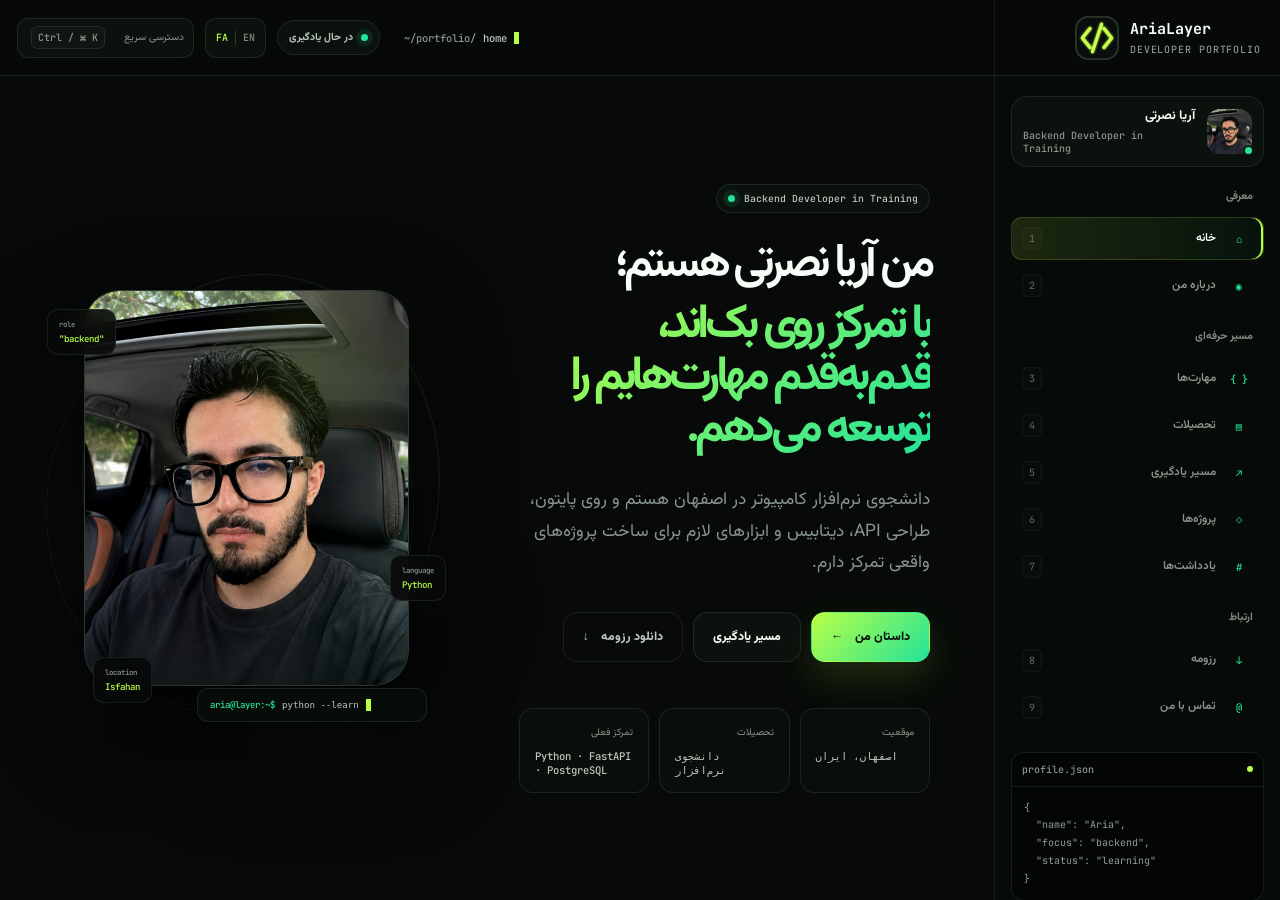
==== index.html @ 0630314b "Initial production release" ====
<!doctype html>
<html class="no-js" lang="fa" dir="rtl" data-lang="fa">
<head>
  <meta charset="utf-8">
  <meta name="viewport" content="width=device-width, initial-scale=1">
  <meta name="description" content="وب‌سایت شخصی آریا نصرتی؛ توسعه‌دهنده بک‌اند در حال یادگیری، دانشجوی نرم‌افزار و علاقه‌مند به پایتون، API و دیتابیس.">
  <meta name="author" content="Aria Nosrati">
  <meta name="robots" content="index, follow, max-image-preview:large">
  <meta name="theme-color" content="#080c09">
  <meta name="color-scheme" content="dark">
  <title>AriaLayer — آریا نصرتی</title>
  <link rel="canonical" href="https://arialayer.ir/">

  <meta property="og:type" content="profile">
  <meta property="og:site_name" content="AriaLayer">
  <meta property="og:title" content="AriaLayer — آریا نصرتی">
  <meta property="og:description" content="وب‌سایت شخصی و مسیر یادگیری آریا نصرتی با تمرکز بر توسعه بک‌اند، Python، FastAPI و PostgreSQL.">
  <meta property="og:url" content="https://arialayer.ir/">
  <meta property="og:image" content="https://arialayer.ir/assets/og-cover.jpg">
  <meta property="og:image:width" content="1200">
  <meta property="og:image:height" content="630">
  <meta property="og:image:alt" content="Aria Nosrati — Backend Developer in Training">
  <meta property="og:locale" content="fa_IR">
  <meta property="og:locale:alternate" content="en_US">
  <meta property="profile:first_name" content="Aria">
  <meta property="profile:last_name" content="Nosrati">
  <meta name="twitter:card" content="summary_large_image">
  <meta name="twitter:title" content="AriaLayer — Aria Nosrati">
  <meta name="twitter:description" content="Personal portfolio and learning journey focused on backend development.">
  <meta name="twitter:image" content="https://arialayer.ir/assets/og-cover.jpg">

  <script src="boot.js"></script>
  <link rel="icon" href="assets/favicon.svg" type="image/svg+xml">
  <link rel="icon" href="favicon.ico" sizes="any">
  <link rel="icon" href="assets/icon-192.png" type="image/png" sizes="192x192">
  <link rel="apple-touch-icon" href="assets/apple-touch-icon.png" sizes="180x180">
  <link rel="manifest" href="site.webmanifest">
  <link rel="preload" href="assets/aria-portrait.webp" as="image" type="image/webp" fetchpriority="high">
  <link rel="preconnect" href="https://fonts.googleapis.com">
  <link rel="preconnect" href="https://fonts.gstatic.com" crossorigin>
  <link href="https://fonts.googleapis.com/css2?family=Vazirmatn:wght@400;500;600;700;800&family=JetBrains+Mono:wght@400;500;600&display=swap" rel="stylesheet">
  <link rel="stylesheet" href="styles.css">

  <script type="application/ld+json">
  {
    "@context": "https://schema.org",
    "@type": "Person",
    "name": "Aria Nosrati",
    "alternateName": "آریا نصرتی",
    "url": "https://arialayer.ir",
    "image": "https://arialayer.ir/assets/aria-portrait.webp",
    "jobTitle": "Backend Developer in Training",
    "email": "mailto:ariianosratii@gmail.com",
    "address": {
      "@type": "PostalAddress",
      "addressLocality": "Isfahan",
      "addressCountry": "IR"
    },
    "knowsLanguage": ["Persian", "Luri", "English"]
  }
  </script>
</head>
<body>
  <a class="skip-link" href="#main-content" data-i18n="skipToContent">پرش به محتوای اصلی</a>
  <div class="boot-screen" data-boot aria-hidden="true">
    <div class="boot-terminal">
      <img src="assets/logo.svg" alt="" width="49" height="49" decoding="async">
      <div><span>aria@layer:~$</span><code data-boot-text></code><i></i></div>
    </div>
  </div>

  <div class="cursor-glow" data-cursor-glow aria-hidden="true"></div>

  <div class="background-scene" aria-hidden="true">
    <span class="noise"></span>
    <span class="grid"></span>
    <span class="aurora aurora-one"></span>
    <span class="aurora aurora-two"></span>
    <div class="code-rain">
      <i>0101</i>
      <i>{ }</i>
      <i>API</i>
      <i>def</i>
      <i>SQL</i>
      <i>&lt;/&gt;</i>
      <i>JWT</i>
    </div>
  </div>

  <header class="topbar" data-topbar>
    <div class="brand-zone">
      <button class="mobile-menu" type="button" aria-label="بازکردن منوی اصلی" data-menu-toggle aria-expanded="false" aria-controls="site-sidebar">
        <span></span><span></span><span></span>
      </button>
      <a class="brand" href="#home" data-route="home" aria-label="AriaLayer">
        <img src="assets/logo.svg" alt="" width="48" height="48" decoding="async">
        <span><strong>AriaLayer</strong><small data-i18n="brandSubtitle">Developer Portfolio</small></span>
      </a>
    </div>

    <div class="topbar-context">
      <span>~/portfolio/</span><strong data-breadcrumb>home</strong><i class="context-cursor"></i>
    </div>

    <div class="topbar-actions">
      <div class="learning-status"><i></i><span data-i18n="learningStatus">در حال یادگیری</span></div>
      <button class="language-toggle" type="button" data-language-toggle aria-label="تغییر زبان" data-i18n-aria-label="languageToggleLabel">
        <span class="is-active" aria-hidden="true">FA</span><i aria-hidden="true"></i><span aria-hidden="true">EN</span>
      </button>
      <button class="command-trigger" type="button" data-command-trigger aria-haspopup="dialog" aria-expanded="false" aria-controls="command-palette" aria-label="بازکردن دسترسی سریع" data-i18n-aria-label="commandOpenLabel">
        <span data-i18n="quickNav">دسترسی سریع</span><kbd aria-hidden="true">Ctrl / ⌘ K</kbd>
      </button>
    </div>
  </header>

  <aside class="sidebar" id="site-sidebar" data-sidebar>
    <div class="profile-mini">
      <div class="avatar-ring">
        <img src="assets/aria-avatar.webp" alt="تصویر آریا نصرتی" width="360" height="360" decoding="async"><span></span>
      </div>
      <div><strong data-i18n="fullName">آریا نصرتی</strong><small data-i18n="profileRole">Backend Developer in Training</small></div>
    </div>

    <nav class="sidebar-nav" aria-label="بخش‌های سایت" data-i18n-aria-label="siteSectionsLabel">
      <p data-i18n="navIntro">معرفی</p>
      <a class="nav-item is-active" href="#home" data-route="home" aria-current="page"><span class="nav-symbol" aria-hidden="true">⌂</span><span data-i18n="navHome">خانه</span><kbd aria-hidden="true">1</kbd></a>
      <a class="nav-item" href="#about" data-route="about"><span class="nav-symbol" aria-hidden="true">◉</span><span data-i18n="navAbout">درباره من</span><kbd aria-hidden="true">2</kbd></a>

      <p data-i18n="navJourney">مسیر حرفه‌ای</p>
      <a class="nav-item" href="#skills" data-route="skills"><span class="nav-symbol" aria-hidden="true">{ }</span><span data-i18n="navSkills">مهارت‌ها</span><kbd aria-hidden="true">3</kbd></a>
      <a class="nav-item" href="#education" data-route="education"><span class="nav-symbol" aria-hidden="true">▤</span><span data-i18n="navEducation">تحصیلات</span><kbd aria-hidden="true">4</kbd></a>
      <a class="nav-item" href="#learning" data-route="learning"><span class="nav-symbol" aria-hidden="true">↗</span><span data-i18n="navLearning">مسیر یادگیری</span><kbd aria-hidden="true">5</kbd></a>
      <a class="nav-item" href="#projects" data-route="projects"><span class="nav-symbol" aria-hidden="true">◇</span><span data-i18n="navProjects">پروژه‌ها</span><kbd aria-hidden="true">6</kbd></a>
      <a class="nav-item" href="#notes" data-route="notes"><span class="nav-symbol" aria-hidden="true">#</span><span data-i18n="navNotes">یادداشت‌ها</span><kbd aria-hidden="true">7</kbd></a>

      <p data-i18n="navConnect">ارتباط</p>
      <a class="nav-item" href="#resume" data-route="resume"><span class="nav-symbol" aria-hidden="true">↓</span><span data-i18n="navResume">رزومه</span><kbd aria-hidden="true">8</kbd></a>
      <a class="nav-item" href="#contact" data-route="contact"><span class="nav-symbol" aria-hidden="true">@</span><span data-i18n="navContact">تماس با من</span><kbd aria-hidden="true">9</kbd></a>
    </nav>

    <div class="sidebar-footer">
      <div class="status-file">
        <div><span>profile.json</span><i></i></div>
        <code>{
  "name": "Aria",
  "focus": "backend",
  "status": "learning"
}</code>
      </div>
      <span>© <span data-year></span> AriaLayer</span>
    </div>
  </aside>

  <button class="sidebar-backdrop" type="button" data-sidebar-close hidden tabindex="-1" aria-label="بستن منوی اصلی" data-i18n-aria-label="menuCloseLabel"></button>

  <main class="main-content" id="main-content" data-main-content tabindex="-1">
    <div class="page-stage">

      <section class="page is-active" data-page="home" aria-labelledby="home-title">
        <div class="hero">
          <div class="hero-copy">
            <div class="eyebrow"><i></i><span>Backend Developer in Training</span></div>
            <h1 id="home-title">
              <span data-i18n="heroName">من آریا نصرتی هستم؛</span>
              <em data-i18n="heroHeadline">با تمرکز روی بک‌اند، قدم‌به‌قدم مهارت‌هایم را توسعه می‌دهم.</em>
            </h1>
            <p class="hero-description" data-i18n="heroDescription">
              دانشجوی نرم‌افزار کامپیوتر در اصفهان هستم و روی پایتون، طراحی API،
              دیتابیس و ابزارهای لازم برای ساخت پروژه‌های واقعی تمرکز دارم.
            </p>

            <div class="hero-actions">
              <a class="button button-primary magnetic" href="#about" data-route="about"><span data-i18n="heroAboutButton">داستان من</span><b aria-hidden="true">←</b></a>
              <a class="button button-secondary magnetic" href="#learning" data-route="learning"><span data-i18n="heroLearningButton">مسیر یادگیری</span></a>
              <a class="button button-ghost magnetic" href="assets/aria-nosrati-resume.pdf" download><span data-i18n="heroResumeButton">دانلود رزومه</span><b aria-hidden="true">↓</b></a>
            </div>

            <div class="hero-facts">
              <article><span data-i18n="factLocationLabel">موقعیت</span><strong data-i18n="factLocation">اصفهان، ایران</strong></article>
              <article><span data-i18n="factEducationLabel">تحصیلات</span><strong data-i18n="factEducation">دانشجوی نرم‌افزار</strong></article>
              <article><span data-i18n="factFocusLabel">تمرکز فعلی</span><strong>Python · FastAPI · PostgreSQL</strong></article>
            </div>
          </div>

          <div class="hero-visual">
            <div class="portrait-orbit">
              <div class="orbit orbit-a"></div><div class="orbit orbit-b"></div>
              <div class="portrait-card" data-portrait>
                <div class="portrait-light"></div>
                <img src="assets/aria-portrait.webp" alt="تصویر آریا نصرتی" width="1200" height="1400" fetchpriority="high" decoding="async">
                <div class="portrait-overlay"></div>
              </div>
              <div class="code-chip chip-a"><small>role</small><code>"backend"</code></div>
              <div class="code-chip chip-b"><small>language</small><code>Python</code></div>
              <div class="code-chip chip-c"><small>location</small><code>Isfahan</code></div>
              <div class="typing-card"><span>aria@layer:~$</span><code data-typing></code><i></i></div>
            </div>
          </div>
        </div>
      </section>

      <section class="page" data-page="about" aria-labelledby="about-title">
        <header class="page-header">
          <div><p>01 — ABOUT</p><h2 id="about-title" data-i18n="aboutTitle">داستان من</h2></div>
          <span data-i18n="aboutSubtitle">از اولین کامپیوتر تا انتخاب مسیر بک‌اند</span>
        </header>

        <div class="story-layout">
          <aside class="story-profile">
            <div class="story-photo"><img src="assets/aria-portrait.webp" alt="تصویر آریا نصرتی" width="1200" height="1400" loading="lazy" decoding="async"><span>ARIA / 2007</span></div>
            <dl class="identity-list">
              <div><dt data-i18n="identityName">نام</dt><dd data-i18n="fullName">آریا نصرتی</dd></div>
              <div><dt data-i18n="identityAge">سال تولد</dt><dd data-i18n="ageValue">۲۰۰۷</dd></div>
              <div><dt data-i18n="identityOrigin">اصالت</dt><dd data-i18n="originValue">لر، پادنا</dd></div>
              <div><dt data-i18n="identityResidence">محل زندگی</dt><dd data-i18n="factLocation">اصفهان، ایران</dd></div>
            </dl>
          </aside>

          <div class="story-content">
            <div class="story-lead"><span>01</span><p data-i18n="storyIntro">ارتباط من با کامپیوتر از حدود پنج‌سالگی آغاز شد؛ زمانی که پدرم اولین کامپیوتر را برایم خرید و کنجکاوی برای شناخت آن به یکی از علاقه‌های جدی زندگی‌ام تبدیل شد.</p></div>

            <div class="story-timeline">
              <article><span>2007–2018</span><div><h3 data-i18n="storyChildhoodTitle">شروع کنجکاوی در امیرآباد</h3><p data-i18n="storyChildhood">در روستای امیرآباد از منطقه پادنا بزرگ شدم. کامپیوتر برای من فقط وسیله سرگرمی نبود؛ ساعت‌ها با آن کار می‌کردم و قابلیت‌های مختلفش را با آزمون‌وخطا یاد می‌گرفتم.</p></div></article>
              <article><span>MIDDLE SCHOOL</span><div><h3 data-i18n="storyPythonTitle">اولین تجربه برنامه‌نویسی با پایتون</h3><p data-i18n="storyPython">با پیشنهاد یکی از دوستانم در کلاس پایتون شرکت کردم. آموزش‌ها مقدماتی و پراکنده بودند، اما همان تجربه باعث شد علاقه‌ام به منطق برنامه‌نویسی و حل مسئله جدی‌تر شود.</p></div></article>
              <article><span>HIGH SCHOOL</span><div><h3 data-i18n="storyChoiceTitle">انتخاب رشته کامپیوتر</h3><p data-i18n="storyChoice">هنگام انتخاب رشته، به‌دلیل نمرات بالا بیشتر اطرافیان رشته تجربی را پیشنهاد می‌کردند. گفت‌وگویی منطقی با عمه‌ام پروانه، که دارای دکترای شیمی است، کمک کرد مسیر مورد علاقه خودم را انتخاب کنم: کامپیوتر.</p></div></article>
              <article><span>ISFAHAN</span><div><h3 data-i18n="storySchoolTitle">مهاجرت به اصفهان و هنرستان ابن‌سینا</h3><p data-i18n="storySchool">بعد از بازنشستگی پدرم به اصفهان مهاجرت کردیم. در هنرستان دولتی ابن‌سینا، ناحیه دو اصفهان، رشته شبکه و نرم‌افزار رایانه را خواندم و با مفاهیم مقدماتی C# و توسعه نرم‌افزار آشنا شدم.</p></div></article>
              <article><span>TODAY</span><div><h3 data-i18n="storyTodayTitle">تمرکز روی توسعه بک‌اند</h3><p data-i18n="storyToday">علاقه من به فکرکردن، حل مسئله و منطق سیستم‌ها باعث شد مسیرم را به سمت توسعه وب، پایتون و بک‌اند ادامه بدهم. اکنون دانشجوی نرم‌افزار هستم و برای ورود حرفه‌ای به بازار کار آماده می‌شوم.</p></div></article>
            </div>

            <div class="values-grid">
              <article><i>01</i><h3 data-i18n="valueOrganized">منظم</h3><p data-i18n="valueOrganizedText">برای یادگیری و انجام کارها ساختار مشخص ایجاد می‌کنم.</p></article>
              <article><i>02</i><h3 data-i18n="valueProblem">حل مسئله</h3><p data-i18n="valueProblemText">از تحلیل مسئله و پیداکردن راه‌حل منطقی لذت می‌برم.</p></article>
              <article><i>03</i><h3 data-i18n="valueFastLearner">یادگیرنده سریع</h3><p data-i18n="valueFastLearnerText">با تمرین مستمر، مفاهیم جدید را سریع وارد کار عملی می‌کنم.</p></article>
            </div>

            <div class="personal-interests">
              <span>OFF_CODE</span>
              <div>
                <article><b>⚽</b><strong data-i18n="interestFootball">فوتبال</strong><small data-i18n="interestFootballText">سابقه فعالیت نیمه‌حرفه‌ای</small></article>
                <article><b>♫</b><strong data-i18n="interestSetar">سه‌تار</strong><small data-i18n="interestSetarText">نوازندگی موسیقی ایرانی</small></article>
                <article><b>🎮</b><strong data-i18n="interestGaming">بازی</strong><small>PES · GTA · PUBG · Clash</small></article>
              </div>
            </div>
          </div>
        </div>
      </section>

      <section class="page" data-page="skills" aria-labelledby="skills-title">
        <header class="page-header">
          <div><p>02 — SKILLS</p><h2 id="skills-title" data-i18n="skillsTitle">مهارت‌ها</h2></div>
          <span data-i18n="skillsSubtitle">وضعیت واقعی یادگیری؛ بدون درصدهای ساختگی</span>
        </header>

        <div class="skills-dashboard">
          <div class="skill-tabs" role="tablist" aria-label="دسته‌بندی مهارت‌ها" data-i18n-aria-label="skillsTabsLabel">
            <button class="skill-tab is-active" id="skills-tab-current" type="button" role="tab" aria-selected="true" aria-controls="skills-panel-current" tabindex="0" data-skill-tab="current" data-i18n="skillsCurrent">تمرکز فعلی</button>
            <button class="skill-tab" id="skills-tab-learned" type="button" role="tab" aria-selected="false" aria-controls="skills-panel-learned" tabindex="-1" data-skill-tab="learned" data-i18n="skillsLearned">آموخته‌ها</button>
            <button class="skill-tab" id="skills-tab-upcoming" type="button" role="tab" aria-selected="false" aria-controls="skills-panel-upcoming" tabindex="-1" data-skill-tab="upcoming" data-i18n="skillsUpcoming">ادامه مسیر</button>
          </div>

          <div class="skill-panel is-active" id="skills-panel-current" role="tabpanel" aria-labelledby="skills-tab-current" tabindex="0" data-skill-panel="current">
            <div class="skill-copy">
              <span>ACTIVE_STACK</span><h3>Python Backend</h3>
              <p data-i18n="currentSkillsText">در حال حاضر روی ارتباط کلاینت و سرور، طراحی REST API، کار با PostgreSQL و ساخت یک پروژه بک‌اند قابل ارائه تمرکز دارم.</p>
              <div class="skill-cards">
                <article><i>HTTP</i><strong>REST & Postman</strong><span data-i18n="statusLearning">در حال یادگیری</span></article>
                <article><i>API</i><strong>FastAPI & CRUD</strong><span data-i18n="statusLearning">در حال یادگیری</span></article>
                <article><i>DB</i><strong>PostgreSQL</strong><span data-i18n="statusPracticing">در حال تمرین</span></article>
                <article><i>ORM</i><strong>SQLAlchemy</strong><span data-i18n="statusRoadmap">در مسیر دوره</span></article>
              </div>
            </div>
            <div class="terminal-window">
              <div class="terminal-bar"><i></i><i></i><i></i><span>backend.py</span></div>
              <pre><code><span class="kw">from</span> fastapi <span class="kw">import</span> FastAPI

app = FastAPI()

<span class="dec">@app.get</span>(<span class="str">"/profile"</span>)
<span class="kw">def</span> <span class="fn">read_profile</span>():
    <span class="kw">return</span> {
        <span class="str">"name"</span>: <span class="str">"Aria"</span>,
        <span class="str">"focus"</span>: <span class="str">"backend"</span>,
        <span class="str">"status"</span>: <span class="str">"learning"</span>
    }</code></pre>
            </div>
          </div>

          <div class="skill-panel" id="skills-panel-learned" role="tabpanel" aria-labelledby="skills-tab-learned" tabindex="0" data-skill-panel="learned">
            <div class="skill-copy">
              <span>FOUNDATION</span><h3 data-i18n="learnedTitle">پایه‌هایی که آموخته‌ام</h3>
              <p data-i18n="learnedText">پایتون را در سطح مقدماتی و پیشرفته گذرانده‌ام و از دوران هنرستان با مفاهیم پایه برنامه‌نویسی و C# آشنا شده‌ام.</p>
              <div class="knowledge-list">
                <article><span>01</span><div><strong>Python Fundamentals</strong><small data-i18n="statusCompleted">گذرانده‌شده</small></div></article>
                <article><span>02</span><div><strong>Advanced Python Topics</strong><small data-i18n="statusCompleted">گذرانده‌شده</small></div></article>
                <article><span>03</span><div><strong>Programming Logic</strong><small data-i18n="statusFoundation">پایه آموزشی</small></div></article>
                <article><span>04</span><div><strong>C# Fundamentals</strong><small data-i18n="statusFamiliar">آشنایی مقدماتی</small></div></article>
              </div>
            </div>
            <div class="terminal-window">
              <div class="terminal-bar"><i></i><i></i><i></i><span>learning.py</span></div>
              <pre><code><span class="kw">class</span> <span class="fn">Aria</span>:
    curiosity = <span class="kw">True</span>
    discipline = <span class="kw">True</span>

    <span class="kw">def</span> <span class="fn">learn</span>(self, topic):
        practice(topic)
        document(topic)
        improve()</code></pre>
            </div>
          </div>

          <div class="skill-panel" id="skills-panel-upcoming" role="tabpanel" aria-labelledby="skills-tab-upcoming" tabindex="0" data-skill-panel="upcoming">
            <div class="skill-copy">
              <span>NEXT_LEVEL</span><h3 data-i18n="upcomingTitle">مهارت‌های مرحله بعد</h3>
              <p data-i18n="upcomingText">بعد از تکمیل مبانی پروژه، مسیرم به سمت امنیت، تست، استقرار و استانداردهای لازم برای نرم‌افزار واقعی ادامه پیدا می‌کند.</p>
              <div class="tech-cloud"><span>Authentication</span><span>JWT</span><span>pytest</span><span>Docker</span><span>Docker Compose</span><span>Linux</span><span>Nginx</span><span>Deploy</span><span>CI</span><span>README</span></div>
            </div>
            <div class="terminal-window">
              <div class="terminal-bar"><i></i><i></i><i></i><span>roadmap.sh</span></div>
              <pre><code><span class="prompt">$</span> docker compose up
<span class="ok">backend ready</span>

<span class="prompt">$</span> pytest
<span class="ok">tests passed</span>

<span class="prompt">$</span> deploy --production
<span class="muted">coming next...</span></code></pre>
            </div>
          </div>
        </div>
      </section>

      <section class="page" data-page="education" aria-labelledby="education-title">
        <header class="page-header">
          <div><p>03 — EDUCATION</p><h2 id="education-title" data-i18n="educationTitle">تحصیلات</h2></div>
          <span data-i18n="educationSubtitle">مسیر رسمی آموزش در کنار یادگیری عملی</span>
        </header>

        <div class="education-layout">
          <div class="education-timeline">
            <article class="education-item is-current">
              <div class="education-year">CURRENT</div><div class="education-dot"><i></i></div>
              <div class="education-card"><span data-i18n="educationCurrentStatus">در حال تحصیل</span><h3 data-i18n="educationAssociate">کاردانی نرم‌افزار کامپیوتر</h3><p data-i18n="educationAssociateText">دانشجوی رشته کامپیوتر، گرایش نرم‌افزار؛ ترم دوم را به پایان رسانده‌ام و در حال ادامه تحصیل هستم.</p></div>
            </article>
            <article class="education-item">
              <div class="education-year">DIPLOMA</div><div class="education-dot"><i></i></div>
              <div class="education-card"><span data-i18n="educationCompletedStatus">تکمیل‌شده</span><h3 data-i18n="educationDiploma">دیپلم شبکه و نرم‌افزار رایانه</h3><p data-i18n="educationDiplomaText">هنرستان دولتی ابن‌سینا، ناحیه دو اصفهان؛ آشنایی با مبانی شبکه، نرم‌افزار و برنامه‌نویسی.</p></div>
            </article>
            <article class="education-item">
              <div class="education-year">COURSE</div><div class="education-dot"><i></i></div>
              <div class="education-card"><span data-i18n="educationOnlineStatus">آموزش مجازی</span><h3 data-i18n="educationCourse">دوره توسعه بک‌اند پایتون</h3><p data-i18n="educationCourseText">دوره‌ای پروژه‌محور که از مبانی HTTP و REST تا FastAPI، دیتابیس، تست، Docker و استقرار را پوشش می‌دهد و با یک پروژه نهایی تمام می‌شود.</p></div>
            </article>
          </div>

          <aside class="education-summary">
            <div class="summary-code"><span>education.json</span><pre><code>{
  "diploma": "network & software",
  "degree": "software engineering",
  "semester": 2,
  "learning": "online + practical"
}</code></pre></div>
            <div class="summary-note"><i>EN</i><p data-i18n="englishLevel">توانایی مطالعه مستندات فنی انگلیسی را دارم.</p></div>
            <div class="summary-note"><i>LANG</i><p data-i18n="languagesText">زبان‌های من: فارسی، لری و انگلیسی در سطح مطالعه مستندات فنی.</p></div>
          </aside>
        </div>
      </section>

      <section class="page" data-page="learning" aria-labelledby="learning-title">
        <header class="page-header">
          <div><p>04 — ROADMAP</p><h2 id="learning-title" data-i18n="learningTitle">مسیر یادگیری</h2></div>
          <span data-i18n="learningSubtitle">از پایه‌های پایتون تا ساخت و استقرار پروژه واقعی</span>
        </header>

        <div class="roadmap-layout">
          <div class="roadmap-progress">
            <div class="progress-header"><span data-i18n="roadmapCurrent">مسیر فعلی آموزش</span><strong data-i18n="roadmapProjectGoal">هدف: اولین پروژه کامل بک‌اند</strong></div>
            <div class="progress-track"><i></i></div>
          </div>

          <div class="roadmap-list">
            <article class="roadmap-item is-done"><span>01</span><i></i><div><small data-i18n="roadmapDone">گذرانده‌شده</small><h3>Python Fundamentals</h3><p data-i18n="roadmapPython">مبانی و مباحث پیشرفته پایتون.</p></div></article>
            <article class="roadmap-item is-current"><span>02</span><i></i><div><small data-i18n="roadmapNow">تمرکز فعلی</small><h3>HTTP · REST · Postman</h3><p data-i18n="roadmapHttp">درک ارتباط کلاینت و سرور و طراحی درخواست‌ها.</p></div></article>
            <article class="roadmap-item"><span>03</span><i></i><div><small data-i18n="roadmapNext">ادامه مسیر</small><h3>Git · GitHub · Command Line</h3><p data-i18n="roadmapGit">کنترل نسخه و مدیریت روند توسعه.</p></div></article>
            <article class="roadmap-item"><span>04</span><i></i><div><small data-i18n="roadmapNext">ادامه مسیر</small><h3>SQL · PostgreSQL</h3><p data-i18n="roadmapDatabase">طراحی دیتابیس و نوشتن Queryهای پایه.</p></div></article>
            <article class="roadmap-item"><span>05</span><i></i><div><small data-i18n="roadmapNext">ادامه مسیر</small><h3>FastAPI · CRUD</h3><p data-i18n="roadmapFastapi">ساختار پروژه و پیاده‌سازی عملیات اصلی.</p></div></article>
            <article class="roadmap-item"><span>06</span><i></i><div><small data-i18n="roadmapNext">ادامه مسیر</small><h3>SQLAlchemy · Alembic</h3><p data-i18n="roadmapOrm">اتصال دیتابیس، روابط و Migration.</p></div></article>
            <article class="roadmap-item"><span>07</span><i></i><div><small data-i18n="roadmapNext">ادامه مسیر</small><h3>Authentication · JWT</h3><p data-i18n="roadmapSecurity">امنیت پایه و مدیریت هویت کاربران.</p></div></article>
            <article class="roadmap-item"><span>08</span><i></i><div><small data-i18n="roadmapNext">ادامه مسیر</small><h3>pytest · Project Quality</h3><p data-i18n="roadmapTesting">تست‌نویسی و آماده‌سازی پروژه واقعی.</p></div></article>
            <article class="roadmap-item"><span>09</span><i></i><div><small data-i18n="roadmapFinal">مرحله نهایی</small><h3>Docker · Linux · Nginx · CI</h3><p data-i18n="roadmapDeploy">کانتینرسازی، استقرار و مستندسازی.</p></div></article>
          </div>
        </div>
      </section>

      <section class="page" data-page="projects" aria-labelledby="projects-title">
        <header class="page-header">
          <div><p>05 — PROJECTS</p><h2 id="projects-title" data-i18n="projectsTitle">پروژه‌ها</h2></div>
          <span data-i18n="projectsSubtitle">فقط پروژه‌های تکمیل‌شده و قابل ارائه</span>
        </header>

        <div class="empty-projects">
          <div class="empty-animation" aria-hidden="true">
            <div class="radar radar-one"></div><div class="radar radar-two"></div>
            <div class="project-core"><img src="assets/logo.svg" alt="" width="96" height="96" loading="lazy" decoding="async"></div><span class="scan-line"></span>
          </div>
          <div class="empty-project-copy">
            <span>PROJECTS_DIRECTORY = []</span>
            <h3 data-i18n="projectsEmptyTitle">اولین پروژه واقعی هنوز در حال شکل‌گیری است.</h3>
            <p data-i18n="projectsEmptyText">فعلاً در حال گذراندن یک دوره پروژه‌محور هستم. پس از تکمیل پروژه نهایی، فقط نسخه کامل و مستند آن را همراه با کد منبع، فناوری‌ها، چالش‌های فنی، تصاویر و چیزهایی که آموخته‌ام در این قسمت قرار می‌دهم.</p>
            <div class="case-study-preview">
              <article><i>01</i><div><strong data-i18n="caseProblem">مسئله پروژه</strong><span data-i18n="caseProblemText">پروژه چه نیازی را برطرف می‌کند؟</span></div></article>
              <article><i>02</i><div><strong data-i18n="caseStack">فناوری‌ها</strong><span data-i18n="caseStackText">انتخاب ابزارها و دلیل استفاده از آن‌ها</span></div></article>
              <article><i>03</i><div><strong data-i18n="caseChallenge">چالش فنی</strong><span data-i18n="caseChallengeText">مسئله مهم و راه‌حل پیاده‌سازی‌شده</span></div></article>
              <article><i>04</i><div><strong data-i18n="caseResult">نتیجه و آموخته‌ها</strong><span data-i18n="caseResultText">خروجی پروژه و تجربه به‌دست‌آمده</span></div></article>
            </div>
          </div>
        </div>
      </section>

      <section class="page" data-page="notes" aria-labelledby="notes-title">
        <header class="page-header">
          <div><p>06 — NOTES</p><h2 id="notes-title" data-i18n="notesTitle">یادداشت‌ها</h2></div>
          <span data-i18n="notesSubtitle">ثبت چیزهایی که در مسیر یاد می‌گیرم</span>
        </header>

        <div class="notes-empty">
          <div class="notes-editor">
            <div class="editor-sidebar" aria-hidden="true"><span>EXPLORER</span><span class="is-active">learning-log.md</span><span>backend-notes/</span><span>project-lessons/</span></div>
            <div class="editor-main">
              <div class="editor-tab"><span>learning-log.md</span><i>×</i></div>
              <div class="editor-content">
                <ol>
                  <li><code><b>#</b> <span data-i18n="notesEditorTitle">یادداشت‌های فنی آریا</span></code></li>
                  <li><code></code></li>
                  <li><code><b>&gt;</b> <span data-i18n="notesEditorLine1">هر یادداشت نتیجه یک تجربه واقعی خواهد بود.</span></code></li>
                  <li><code></code></li>
                  <li><code>- HTTP & REST</code></li><li><code>- FastAPI</code></li><li><code>- PostgreSQL</code></li><li><code>- Authentication</code></li><li><code>- Deployment</code></li>
                  <li><code></code></li><li><code><span class="editor-cursor"></span></code></li>
                </ol>
              </div>
            </div>
          </div>
          <div class="notes-copy">
            <span>COMING_SOON.md</span>
            <h3 data-i18n="notesEmptyTitle">وبلاگ فنی همراه با مسیر یادگیری ساخته می‌شود.</h3>
            <p data-i18n="notesEmptyText">بعد از شروع پروژه عملی، نکته‌های کوتاه، مشکلاتی که حل کرده‌ام و آموخته‌های هفتگی یا ماهانه را در این بخش منتشر می‌کنم.</p>
          </div>
        </div>
      </section>

      <section class="page" data-page="resume" aria-labelledby="resume-title">
        <header class="page-header">
          <div><p>07 — RESUME</p><h2 id="resume-title" data-i18n="resumeTitle">رزومه</h2></div>
          <span data-i18n="resumeSubtitle">خلاصه‌ای قابل دانلود از مسیر آموزشی و فنی</span>
        </header>

        <div class="resume-layout">
          <div class="resume-preview">
            <div class="resume-paper">
              <div class="resume-head"><img src="assets/logo.svg" alt="" width="49" height="49" loading="lazy" decoding="async"><div><h3>Aria Nosrati</h3><span>BACKEND DEVELOPER IN TRAINING</span></div></div>
              <div class="resume-line"></div>
              <div class="resume-columns">
                <div><small>PROFILE</small><p>Python backend learner focused on APIs, databases and real projects.</p><small>CURRENT LEARNING</small><ul><li>FastAPI & REST</li><li>PostgreSQL & SQLAlchemy</li><li>Authentication & Testing</li><li>Docker & Deployment</li></ul></div>
                <div><small>EDUCATION</small><p>Associate Degree<br>Software Engineering</p><p>Diploma<br>Computer Networks & Software</p><small>ENGLISH</small><p>Technical documentation reading</p></div>
              </div>
            </div>
          </div>
          <div class="resume-copy">
            <span>aria-nosrati-resume.pdf</span>
            <h3 data-i18n="resumeDownloadTitle">نسخه انگلیسی رزومه آماده دانلود است.</h3>
            <p data-i18n="resumeDownloadText">رزومه فعلی شامل معرفی حرفه‌ای، مسیر آموزشی، مهارت‌های در حال یادگیری، اهداف شغلی، زبان‌ها و اطلاعات تماس است. پس از تکمیل اولین پروژه، بخش پروژه‌ها و لینک GitHub نیز به آن اضافه می‌شود.</p>
            <a class="button button-primary magnetic" href="assets/aria-nosrati-resume.pdf" download><span data-i18n="resumeDownloadButton">دانلود رزومه PDF</span><b aria-hidden="true">↓</b></a>
          </div>
        </div>
      </section>

      <section class="page" data-page="contact" aria-labelledby="contact-title">
        <header class="page-header">
          <div><p>08 — CONTACT</p><h2 id="contact-title" data-i18n="contactTitle">تماس با من</h2></div>
          <span data-i18n="contactSubtitle">برای گفت‌وگو، تبادل تجربه یا ارتباط حرفه‌ای</span>
        </header>

        <div class="contact-layout">
          <div class="contact-info">
            <p class="contact-lead" data-i18n="contactLead">برای صحبت درباره برنامه‌نویسی، مسیر یادگیری یا ارتباط حرفه‌ای می‌توانی از طریق ایمیل یا تلگرام پیام بدهی.</p>
            <div class="contact-methods">
              <a href="mailto:ariianosratii@gmail.com"><i>@</i><div><span>Email</span><strong>ariianosratii@gmail.com</strong></div><b aria-hidden="true">↗</b></a>
              <a href="https://t.me/arianosrati" target="_blank" rel="noopener noreferrer"><i>↗</i><div><span>Telegram</span><strong>@arianosrati</strong></div><b aria-hidden="true">↗</b></a>
              <div class="disabled-contact"><i>GH</i><div><span>GitHub</span><strong data-i18n="githubSoon">به‌زودی اضافه می‌شود</strong></div><b>—</b></div>
              <div class="disabled-contact"><i>in</i><div><span>LinkedIn</span><strong data-i18n="linkedinSoon">به‌زودی اضافه می‌شود</strong></div><b>—</b></div>
            </div>
          </div>

          <form class="contact-form" data-contact-form aria-describedby="contact-form-note">
            <div class="form-header"><span>send_message.py</span><i></i></div>
            <label><span data-i18n="formName">نام</span><input type="text" name="name" required maxlength="80" autocomplete="name" data-i18n-placeholder="formNamePlaceholder" placeholder="نام شما"></label>
            <label><span data-i18n="formEmail">ایمیل</span><input type="email" name="email" required maxlength="254" autocomplete="email" inputmode="email" placeholder="you@example.com"></label>
            <label><span data-i18n="formSubject">موضوع</span><input type="text" name="subject" required maxlength="140" data-i18n-placeholder="formSubjectPlaceholder" placeholder="موضوع پیام"></label>
            <label><span data-i18n="formMessage">پیام</span><textarea name="message" rows="5" required maxlength="3000" data-i18n-placeholder="formMessagePlaceholder" placeholder="پیام خود را بنویسید..."></textarea></label>
            <button class="button button-primary" type="submit"><span data-i18n="formSubmit">ارسال از طریق ایمیل</span><b aria-hidden="true">↗</b></button>
            <p id="contact-form-note" data-i18n="formNote">با ارسال فرم، برنامه ایمیل دستگاه با متن آماده باز می‌شود.</p>
          </form>
        </div>
      </section>
    </div>
  </main>

  <div class="command-palette" id="command-palette" data-command-palette hidden>
    <button class="command-backdrop" type="button" data-command-close tabindex="-1" aria-label="بستن دسترسی سریع" data-i18n-aria-label="commandCloseLabel"></button>
    <div class="command-dialog" role="dialog" aria-modal="true" aria-labelledby="command-dialog-title">
      <h2 class="visually-hidden" id="command-dialog-title" data-i18n="commandDialogTitle">دسترسی سریع</h2>
      <label class="visually-hidden" for="command-search-input" data-i18n="commandSearchLabel">جست‌وجوی بخش‌های سایت</label>
      <div class="command-search"><span aria-hidden="true">⌕</span><input id="command-search-input" type="search" data-command-input data-i18n-placeholder="commandPlaceholder" placeholder="نام بخش را جست‌وجو کنید..." autocomplete="off" spellcheck="false" enterkeyhint="go" aria-controls="command-list"><kbd>ESC</kbd></div>
      <div class="command-list" id="command-list">
        <p class="command-empty" data-command-empty hidden data-i18n="commandEmpty">بخشی پیدا نشد.</p>
        <a href="#home" data-route="home"><i>⌂</i><strong data-i18n="navHome">خانه</strong><small>1</small></a>
        <a href="#about" data-route="about"><i>◉</i><strong data-i18n="navAbout">درباره من</strong><small>2</small></a>
        <a href="#skills" data-route="skills"><i>{ }</i><strong data-i18n="navSkills">مهارت‌ها</strong><small>3</small></a>
        <a href="#education" data-route="education"><i>▤</i><strong data-i18n="navEducation">تحصیلات</strong><small>4</small></a>
        <a href="#learning" data-route="learning"><i>↗</i><strong data-i18n="navLearning">مسیر یادگیری</strong><small>5</small></a>
        <a href="#projects" data-route="projects"><i>◇</i><strong data-i18n="navProjects">پروژه‌ها</strong><small>6</small></a>
        <a href="#notes" data-route="notes"><i>#</i><strong data-i18n="navNotes">یادداشت‌ها</strong><small>7</small></a>
        <a href="#resume" data-route="resume"><i>↓</i><strong data-i18n="navResume">رزومه</strong><small>8</small></a>
        <a href="#contact" data-route="contact"><i>@</i><strong data-i18n="navContact">تماس با من</strong><small>9</small></a>
      </div>
    </div>
  </div>

  <div class="toast" data-toast role="status" aria-live="polite"></div>
  <script src="script.js"></script>
</body>
</html>
---- styles.css ----
:root{
  --bg:#070a08;--bg2:#0a0f0c;--panel:rgba(14,21,16,.78);--solid:#0f1712;--hover:#142019;
  --text:#f5fff7;--muted:#89968d;--muted2:#bbc8bf;--line:rgba(205,255,218,.09);
  --line2:rgba(205,255,218,.18);--green:#b9ff45;--green2:#24e39a;--dark:#112306;
  --danger:#ff7185;--warning:#ffd166;--grad:linear-gradient(135deg,var(--green),var(--green2));
  --shadow:0 32px 100px rgba(0,0,0,.48);--top:76px;--side:286px;
  --font:"Vazirmatn",sans-serif;--mono:"JetBrains Mono",monospace
}
*{box-sizing:border-box}
html{min-width:320px;background:var(--bg);scroll-behavior:smooth}
body{min-width:320px;min-height:100vh;margin:0;overflow-x:hidden;background:var(--bg);color:var(--text);font-family:var(--font);line-height:1.85;-webkit-font-smoothing:antialiased}
body.is-locked{overflow:hidden}
button,input,textarea{color:inherit;font:inherit}
button{cursor:pointer}
a{color:inherit;text-decoration:none}
img{display:block;max-width:100%}
::selection{background:var(--green);color:var(--dark)}

.boot-screen{position:fixed;inset:0;z-index:1000;display:none;place-items:center;background:#050705;transition:.5s}
.js .boot-screen{display:grid;animation:boot-failsafe 0s linear 3s forwards}
.boot-screen.is-finished{opacity:0;visibility:hidden;pointer-events:none;animation:none}
@keyframes boot-failsafe{to{opacity:0;visibility:hidden;pointer-events:none}}
.boot-terminal{display:flex;align-items:center;gap:18px;padding:20px 23px;border:1px solid var(--line2);border-radius:18px;background:#0b100d;box-shadow:0 30px 90px #0009}
.boot-terminal img{width:49px}
.boot-terminal>div{display:flex;align-items:center;gap:8px;direction:ltr;font:500 .7rem var(--mono)}
.boot-terminal span{color:var(--green)}
.boot-terminal code{color:var(--muted2)}
.boot-terminal i,.context-cursor{display:inline-block;width:7px;height:15px;background:var(--green);animation:blink .9s steps(1) infinite}
@keyframes blink{50%{opacity:0}}

.cursor-glow{position:fixed;z-index:999;width:360px;height:360px;border-radius:50%;pointer-events:none;background:radial-gradient(circle,rgba(185,255,69,.07),transparent 65%);transform:translate(-50%,-50%);opacity:0;transition:.3s}
body:hover .cursor-glow{opacity:1}

.background-scene{position:fixed;inset:0;z-index:-3;overflow:hidden;pointer-events:none}
.noise{position:absolute;inset:0;opacity:.018;background-image:url("data:image/svg+xml,%3Csvg viewBox='0 0 180 180' xmlns='http://www.w3.org/2000/svg'%3E%3Cfilter id='n'%3E%3CfeTurbulence type='fractalNoise' baseFrequency='.9' numOctaves='4' stitchTiles='stitch'/%3E%3C/filter%3E%3Crect width='100%25' height='100%25' filter='url(%23n)' opacity='.8'/%3E%3C/svg%3E")}
.grid{position:absolute;inset:0;opacity:.23;background-image:linear-gradient(rgba(185,255,69,.018) 1px,transparent 1px),linear-gradient(90deg,rgba(185,255,69,.018) 1px,transparent 1px);background-size:46px 46px;mask-image:linear-gradient(to bottom,#000,transparent 90%)}
.aurora{position:absolute;width:44rem;height:44rem;border-radius:50%;filter:blur(125px);opacity:.1}
.aurora-one{top:-22rem;left:6%;background:var(--green);animation:a1 15s ease-in-out infinite alternate}
.aurora-two{right:-18rem;bottom:-23rem;background:var(--green2);animation:a2 18s ease-in-out infinite alternate}
@keyframes a1{to{transform:translate(110px,80px) scale(1.12)}}
@keyframes a2{to{transform:translate(-120px,-90px) scale(.9)}}
.code-rain i{position:absolute;top:-80px;left:var(--x);color:rgba(185,255,69,.065);font:500 .65rem var(--mono);font-style:normal;animation:fall var(--s) linear infinite;animation-delay:var(--d)}
@keyframes fall{to{transform:translateY(calc(100vh + 160px)) rotate(8deg)}}

.topbar{position:fixed;inset:0 0 auto;z-index:120;height:var(--top);display:grid;grid-template-columns:var(--side) 1fr auto;align-items:center;border-bottom:1px solid var(--line);background:rgba(7,10,8,.74);backdrop-filter:blur(22px)}
.brand-zone{height:100%;display:flex;align-items:center;padding-inline:19px;border-inline-end:1px solid var(--line)}
.brand{display:inline-flex;align-items:center;gap:11px;direction:ltr}
.brand img{width:44px;transition:.5s}
.brand:hover img{transform:rotate(-8deg) scale(1.06)}
.brand>span{display:grid;line-height:1.2}
.brand strong{font:700 .94rem var(--mono)}
.brand small{margin-top:4px;color:var(--muted);font:500 .625rem var(--mono);text-transform:uppercase;letter-spacing:.09em}
.mobile-menu{width:41px;height:41px;display:none;align-items:center;justify-content:center;flex-direction:column;gap:5px;margin-inline-end:11px;border:1px solid var(--line);border-radius:12px;background:var(--panel)}
.mobile-menu span{width:16px;height:1.5px;background:currentColor;transition:.2s}
.mobile-menu[aria-expanded=true] span:nth-child(1){transform:translateY(6.5px) rotate(45deg)}
.mobile-menu[aria-expanded=true] span:nth-child(2){opacity:0}
.mobile-menu[aria-expanded=true] span:nth-child(3){transform:translateY(-6.5px) rotate(-45deg)}
.topbar-context{display:flex;align-items:center;gap:7px;padding-inline:24px;direction:ltr;color:var(--muted);font:500 .66rem var(--mono)}
.topbar-context strong{color:var(--muted2);font-weight:500}
.context-cursor{width:5px;height:12px}
.topbar-actions{display:flex;align-items:center;gap:11px;padding-inline-end:17px}
.learning-status{display:flex;align-items:center;gap:8px;padding:7px 11px;border:1px solid var(--line);border-radius:999px;background:var(--panel);color:var(--muted2);font-size:.65rem;font-weight:700}
.learning-status i{width:7px;height:7px;border-radius:50%;background:var(--green2);box-shadow:0 0 0 5px rgba(36,227,154,.1);animation:pulse 2s infinite}
@keyframes pulse{50%{box-shadow:0 0 0 8px transparent}}
.language-toggle{height:40px;display:flex;align-items:center;gap:7px;padding:0 10px;border:1px solid var(--line);border-radius:11px;background:var(--panel);direction:ltr}
.language-toggle span{color:#7f8c83;font:500 .625rem var(--mono)}
.language-toggle span.is-active{color:var(--green)}
.language-toggle i{width:1px;height:14px;background:var(--line2)}
.command-trigger{min-height:40px;display:flex;align-items:center;gap:19px;padding:0 9px 0 13px;border:1px solid var(--line);border-radius:11px;background:var(--panel);color:var(--muted);font-size:.65rem}
.command-trigger:hover{border-color:var(--line2);background:var(--hover)}
.command-trigger kbd,.nav-item kbd,.command-search kbd{padding:4px 6px;border:1px solid var(--line);border-radius:6px;background:#ffffff06;color:var(--muted);font:500 .625rem var(--mono)}

.sidebar{position:fixed;top:var(--top);inset-inline-start:0;bottom:0;z-index:110;width:var(--side);display:flex;flex-direction:column;padding:20px 16px;border-inline-end:1px solid var(--line);background:rgba(8,12,9,.79);backdrop-filter:blur(20px);overflow-y:auto}
.profile-mini{display:flex;align-items:center;gap:12px;padding:11px;border:1px solid var(--line);border-radius:16px;background:var(--panel)}
.avatar-ring{position:relative}
.avatar-ring img{width:45px;height:45px;object-fit:cover;object-position:center 37%;border-radius:13px}
.avatar-ring span{position:absolute;right:-2px;bottom:-2px;width:11px;height:11px;border:2px solid var(--solid);border-radius:50%;background:var(--green2)}
.profile-mini>div:last-child{display:grid;line-height:1.35}
.profile-mini strong{font-size:.8rem}
.profile-mini small{margin-top:4px;color:var(--muted);font:500 .625rem var(--mono);direction:ltr}
.sidebar-nav{display:grid;gap:4px;margin-top:20px}
.sidebar-nav>p{margin:16px 11px 6px;color:#7e8b82;font-size:.68rem;font-weight:700}
.sidebar-nav>p:first-child{margin-top:0}
.nav-item{min-height:43px;display:grid;grid-template-columns:28px 1fr auto;align-items:center;gap:9px;padding:0 10px;border:1px solid transparent;border-radius:11px;background:transparent;color:var(--muted);text-align:start;font-size:.73rem;font-weight:600;transition:.2s}
.nav-item:hover{color:var(--text);background:rgba(185,255,69,.035);transform:translateX(-3px)}
html[dir=ltr] .nav-item:hover{transform:translateX(3px)}
.nav-item.is-active{border-color:rgba(185,255,69,.17);background:linear-gradient(90deg,rgba(185,255,69,.12),rgba(36,227,154,.035));color:var(--text);box-shadow:inset -2px 0 var(--green)}
html[dir=ltr] .nav-item.is-active{box-shadow:inset 2px 0 var(--green)}
.nav-symbol{color:var(--green2);font:500 .65rem var(--mono);text-align:center;direction:ltr}
.nav-item kbd{opacity:.6}
.sidebar-footer{margin-top:auto;padding-top:23px}
.status-file{overflow:hidden;border:1px solid var(--line);border-radius:13px;background:rgba(4,7,5,.7)}
.status-file>div{min-height:34px;display:flex;align-items:center;justify-content:space-between;padding:0 10px;border-bottom:1px solid var(--line);direction:ltr;color:var(--muted);font:500 .625rem var(--mono)}
.status-file i{width:6px;height:6px;border-radius:50%;background:var(--green)}
.status-file code{display:block;padding:12px;color:#91a096;direction:ltr;white-space:pre-wrap;font:400 .625rem/1.78 var(--mono)}
.sidebar-footer>span{display:block;margin:11px 4px 0;color:#536057;direction:ltr;font:500 .625rem var(--mono)}
.sidebar-backdrop{position:fixed;inset:var(--top) 0 0;z-index:105;border:0;background:rgba(2,4,3,.68);backdrop-filter:blur(3px)}
.sidebar-backdrop[hidden]{display:none}

.main-content{min-height:100vh;padding-top:var(--top);padding-inline-start:var(--side)}
.page-stage{min-height:calc(100vh - var(--top));overflow:hidden}
.page{min-height:calc(100vh - var(--top));padding:clamp(34px,5vw,76px);animation:enter .54s cubic-bezier(.2,.82,.2,1)}
.page[hidden]{display:none}
@keyframes enter{from{opacity:0;transform:translateY(15px) scale(.996);filter:blur(5px)}to{opacity:1;transform:none;filter:none}}

.visually-hidden{position:absolute!important;width:1px!important;height:1px!important;padding:0!important;margin:-1px!important;overflow:hidden!important;clip:rect(0,0,0,0)!important;white-space:nowrap!important;border:0!important}

h1,h2,h3,p{margin-top:0}
.page-header{max-width:1210px;margin:0 auto 44px;display:flex;align-items:end;justify-content:space-between;gap:35px}
.page-header p{margin-bottom:9px;color:var(--green2);font:500 .61rem var(--mono);direction:ltr}
.page-header h2{margin:0;font-size:clamp(2.7rem,5.7vw,6rem);line-height:1.08;letter-spacing:-.065em}
.page-header>span{max-width:390px;margin-bottom:8px;color:var(--muted);font-size:.8rem}
.button{min-height:50px;display:inline-flex;align-items:center;justify-content:center;gap:12px;padding:0 19px;border:1px solid transparent;border-radius:14px;font-size:.77rem;font-weight:800;transition:.2s}
.button:hover{transform:translateY(-3px)}
.button-primary{background:var(--grad);color:#071006;box-shadow:0 16px 38px rgba(185,255,69,.15)}
.button-secondary{border-color:var(--line);background:var(--panel)}
.button-ghost{border-color:var(--line);background:transparent;color:var(--muted2)}
.button-secondary:hover,.button-ghost:hover{border-color:var(--line2);background:var(--hover)}

.hero{min-height:calc(100vh - var(--top) - clamp(68px,10vw,152px));max-width:1280px;margin:auto;display:grid;grid-template-columns:minmax(0,1.1fr) minmax(365px,.72fr);align-items:center;gap:clamp(48px,7vw,100px)}
.hero-copy{max-width:800px}
.eyebrow{width:max-content;display:flex;align-items:center;gap:9px;margin-bottom:26px;padding:7px 11px;border:1px solid var(--line);border-radius:999px;background:var(--panel);color:var(--muted2);font:500 .61rem var(--mono);direction:ltr}
.eyebrow i{width:7px;height:7px;border-radius:50%;background:var(--green2);box-shadow:0 0 0 5px rgba(36,227,154,.1)}
.hero h1{margin:0;font-size:clamp(2.2rem,5.1vw,5.4rem);line-height:1.09;letter-spacing:-.07em}
.hero h1>span{display:block;font-size:.72em;font-weight:600}
.hero h1 em{display:block;font-size:0.73em;margin-top:10px;background:var(--grad);-webkit-background-clip:text;background-clip:text;color:transparent;font-style:normal}
.hero-description{max-width:690px;margin:28px 0 0;color:var(--muted);font-size:clamp(.97rem,1.35vw,1.08rem)}
.hero-actions{display:flex;flex-wrap:wrap;gap:10px;margin-top:33px}
.hero-facts{display:grid;grid-template-columns:repeat(3,1fr);gap:10px;margin-top:46px}
.hero-facts article{padding:15px;border:1px solid var(--line);border-radius:14px;background:rgba(13,20,15,.53);transition:.25s}
.hero-facts article:hover{transform:translateY(-5px);border-color:rgba(185,255,69,.2)}
.hero-facts span{display:block;color:var(--muted);font-size:.61rem}
.hero-facts strong{display:block;margin-top:6px;color:var(--muted2);font:500 .66rem var(--mono);direction:ltr}
.portrait-orbit{position:relative;width:min(100%,480px);margin:auto;padding:20px}
.portrait-card{position:relative;z-index:3;overflow:hidden;aspect-ratio:.82;border:1px solid var(--line2);border-radius:36px;background:var(--panel);box-shadow:var(--shadow);transition:.18s}
.portrait-card img{width:100%;height:100%;object-fit:cover;object-position:50% 43%;filter:saturate(.83) contrast(1.04);transition:.9s}
.portrait-card:hover img{transform:scale(1.035)}
.portrait-light{position:absolute;inset:0;z-index:2;background:radial-gradient(circle at 70% 20%,rgba(185,255,69,.12),transparent 30%);pointer-events:none}
.portrait-overlay{position:absolute;inset:0;z-index:3;background:linear-gradient(to top,rgba(3,7,4,.46),transparent 38%),linear-gradient(125deg,transparent 60%,rgba(36,227,154,.07))}
.orbit{position:absolute;border:1px solid var(--line);border-radius:50%}
.orbit-a{inset:1% -3% 5% 5%;animation:spin 18s linear infinite}
.orbit-b{inset:8% 4% -2% -5%;border-style:dashed;animation:spin 24s linear infinite reverse}
@keyframes spin{to{transform:rotate(360deg)}}
.code-chip{position:absolute;z-index:6;display:grid;gap:4px;padding:9px 11px;border:1px solid var(--line);border-radius:11px;background:rgba(7,10,8,.88);backdrop-filter:blur(15px);box-shadow:var(--shadow);direction:ltr;animation:float 4.4s ease-in-out infinite}
.code-chip small{color:var(--muted);font:500 .46rem var(--mono)}
.code-chip code{color:var(--green);font:500 .57rem var(--mono)}
.chip-a{top:9%;left:-17px}.chip-b{right:-17px;bottom:24%;animation-delay:-1.5s}.chip-c{left:8%;bottom:3px;animation-delay:-3s}
@keyframes float{50%{transform:translateY(-8px)}}
.typing-card{position:absolute;z-index:6;right:2px;bottom:-16px;min-width:230px;display:flex;align-items:center;gap:7px;padding:10px 12px;border:1px solid var(--line);border-radius:11px;background:#080c09;direction:ltr;box-shadow:var(--shadow);font:500 .57rem var(--mono)}
.typing-card span{color:var(--green2)}.typing-card code{color:var(--muted2)}.typing-card i{width:5px;height:12px;background:var(--green);animation:blink .9s infinite}

.story-layout{max-width:1210px;margin:auto;display:grid;grid-template-columns:minmax(270px,.52fr) minmax(0,1.48fr);gap:clamp(45px,6vw,80px);align-items:start}
.story-profile{position:sticky;top:calc(var(--top) + 28px)}
.story-photo{position:relative;overflow:hidden;aspect-ratio:.84;border:1px solid var(--line);border-radius:34px;background:var(--panel)}
.story-photo img{width:100%;height:100%;object-fit:cover;object-position:50% 44%;filter:saturate(.75);transition:.8s}
.story-photo:hover img{transform:scale(1.04)}
.story-photo span{position:absolute;right:13px;bottom:13px;padding:7px 9px;border:1px solid var(--line);border-radius:9px;background:#060907d1;color:var(--green);font:500 .625rem var(--mono);direction:ltr}
.identity-list{margin:12px 0 0;padding:7px 14px;border:1px solid var(--line);border-radius:15px;background:var(--panel)}
.identity-list div{display:flex;justify-content:space-between;gap:15px;padding:9px 0;border-bottom:1px solid var(--line)}
.identity-list div:last-child{border:0}
.identity-list dt{color:var(--muted);font-size:.68rem}
.identity-list dd{margin:0;color:var(--muted2);font-size:.68rem;font-weight:700}
.story-lead{display:grid;grid-template-columns:46px 1fr;gap:18px;margin-bottom:38px}
.story-lead>span{color:var(--green2);font:500 .65rem var(--mono)}
.story-lead p{margin:0;font-size:clamp(1.35rem,2.8vw,2.25rem);line-height:1.65;letter-spacing:-.025em}
.story-timeline{border-top:1px solid var(--line)}
.story-timeline article{display:grid;grid-template-columns:130px 1fr;gap:28px;padding:27px 0;border-bottom:1px solid var(--line)}
.story-timeline>article>span{color:var(--green);font:500 .58rem var(--mono);direction:ltr}
.story-timeline h3{margin-bottom:8px;font-size:1.05rem}
.story-timeline p{margin:0;color:var(--muted);font-size:.85rem}
.values-grid{display:grid;grid-template-columns:repeat(3,1fr);gap:10px;margin-top:34px}
.values-grid article{min-height:180px;padding:19px;border:1px solid var(--line);border-radius:15px;background:var(--panel);transition:.25s}
.values-grid article:hover{transform:translateY(-6px);border-color:rgba(185,255,69,.2);background:var(--hover)}
.values-grid i{color:var(--green2);font:500 .625rem var(--mono);font-style:normal}
.values-grid h3{margin:25px 0 8px;font-size:.94rem}
.values-grid p{margin:0;color:var(--muted);font-size:.75rem}
.personal-interests{margin-top:30px;padding-top:25px;border-top:1px solid var(--line)}
.personal-interests>span{color:var(--green2);font:500 .56rem var(--mono)}
.personal-interests>div{display:grid;grid-template-columns:repeat(3,1fr);gap:9px;margin-top:12px}
.personal-interests article{display:grid;grid-template-columns:35px 1fr;align-items:center;gap:9px;padding:11px;border:1px solid var(--line);border-radius:12px;background:var(--panel)}
.personal-interests b{grid-row:1/3;width:35px;height:35px;display:grid;place-items:center;border-radius:9px;background:#b9ff4512}
.personal-interests strong{font-size:.7rem}
.personal-interests small{color:var(--muted);font-size:.58rem}

.skills-dashboard{max-width:1210px;margin:auto}
.skill-tabs{display:flex;gap:8px;margin-bottom:17px}
.skill-tab{min-height:40px;padding:0 14px;border:1px solid var(--line);border-radius:10px;background:var(--panel);color:var(--muted);font-size:.69rem;font-weight:700}
.skill-tab.is-active{border-color:transparent;background:var(--grad);color:#071006}
.skill-panel{min-height:500px;display:grid;grid-template-columns:1fr 1fr;align-items:center;gap:clamp(38px,6vw,75px);padding:clamp(28px,5vw,62px);border:1px solid var(--line);border-radius:34px;background:radial-gradient(circle at 85% 15%,rgba(185,255,69,.07),transparent 31%),var(--panel);animation:inner .4s}
.skill-panel[hidden]{display:none}
@keyframes inner{from{opacity:0;transform:translateY(9px)}}
.skill-copy>span{color:var(--green2);font:500 .59rem var(--mono)}
.skill-copy h3{margin:13px 0 15px;font-size:clamp(2rem,4vw,3.8rem);line-height:1.2;letter-spacing:-.05em}
.skill-copy>p{color:var(--muted)}
.skill-cards{display:grid;grid-template-columns:1fr 1fr;gap:9px;margin-top:26px}
.skill-cards article,.knowledge-list article{padding:13px;border:1px solid var(--line);border-radius:12px;background:#ffffff05}
.skill-cards article{display:grid;gap:5px}
.skill-cards i{color:var(--green2);font:500 .625rem var(--mono);font-style:normal}
.skill-cards strong,.knowledge-list strong{font:500 .66rem var(--mono);direction:ltr;text-align:start}
.skill-cards span,.knowledge-list small{color:var(--muted);font-size:.61rem}
.terminal-window{overflow:hidden;border:1px solid var(--line);border-radius:18px;background:#050806;box-shadow:var(--shadow);direction:ltr}
.terminal-bar{min-height:42px;display:flex;align-items:center;gap:7px;padding:0 13px;border-bottom:1px solid var(--line)}
.terminal-bar i{width:8px;height:8px;border-radius:50%;background:var(--danger)}
.terminal-bar i:nth-child(2){background:var(--warning)}
.terminal-bar i:nth-child(3){background:var(--green2)}
.terminal-bar span{margin-left:auto;color:#56635a;font:500 .625rem var(--mono)}
.terminal-window pre{overflow-x:auto;margin:0;padding:29px 23px 34px;color:#d6e0d8;font:400 .76rem/2 var(--mono)}
.kw{color:#9cff7f}.str{color:#68e8bd}.fn{color:#d5ff71}.dec{color:#7bdba6}.prompt{color:var(--green)}.ok{color:var(--green2)}.muted{color:#637168}
.knowledge-list{display:grid;gap:9px;margin-top:25px}
.knowledge-list article{display:grid;grid-template-columns:34px 1fr;align-items:center;gap:10px}
.knowledge-list>article>span{color:var(--green2);font:500 .625rem var(--mono)}
.knowledge-list div{display:grid}
.tech-cloud{display:flex;flex-wrap:wrap;gap:8px;margin-top:25px}
.tech-cloud span{padding:7px 10px;border:1px solid var(--line);border-radius:9px;background:#ffffff05;color:var(--muted2);font:500 .56rem var(--mono)}

.education-layout{max-width:1120px;margin:auto;display:grid;grid-template-columns:1.25fr .75fr;gap:clamp(40px,6vw,70px);align-items:start}
.education-item{min-height:160px;display:grid;grid-template-columns:76px 34px 1fr;gap:18px}
.education-year{padding-top:8px;color:var(--muted);font:500 .56rem var(--mono);direction:ltr;text-align:right}
html[dir=ltr] .education-year{text-align:left}
.education-dot{display:grid;justify-items:center;grid-template-rows:24px 1fr}
.education-dot:before{content:"";width:13px;height:13px;margin-top:7px;border:3px solid var(--bg);border-radius:50%;background:#48534b;box-shadow:0 0 0 1px var(--line2)}
.education-item.is-current .education-dot:before{background:var(--green);box-shadow:0 0 0 5px #b9ff4517}
.education-dot i{width:1px;height:100%;background:var(--line)}
.education-item:last-child .education-dot i{display:none}
.education-card{margin-bottom:22px;padding:19px;border:1px solid var(--line);border-radius:15px;background:var(--panel);transition:.25s}
.education-card:hover{transform:translateY(-4px);border-color:#b9ff4533}
.education-card>span{color:var(--green2);font-size:.59rem;font-weight:700}
.education-card h3{margin:8px 0 7px;font-size:1.02rem}
.education-card p{margin:0;color:var(--muted);font-size:.79rem}
.education-summary{position:sticky;top:calc(var(--top) + 26px)}
.summary-code{overflow:hidden;border:1px solid var(--line);border-radius:16px;background:#050806;direction:ltr}
.summary-code>span{display:block;padding:11px 13px;border-bottom:1px solid var(--line);color:var(--muted);font:500 .625rem var(--mono)}
.summary-code pre{margin:0;padding:20px;color:#b3c0b7;font:400 .65rem/1.9 var(--mono)}
.summary-note{display:flex;gap:11px;margin-top:11px;padding:13px;border:1px solid var(--line);border-radius:13px;background:var(--panel)}
.summary-note i{flex:0 0 auto;min-width:32px;height:26px;display:grid;place-items:center;border-radius:8px;background:#b9ff451a;color:var(--green);font:600 .55rem var(--mono);font-style:normal}
.summary-note p{margin:0;color:var(--muted);font-size:.7rem}

.roadmap-layout{max-width:1050px;margin:auto}
.roadmap-progress{margin-bottom:36px;padding:18px;border:1px solid var(--line);border-radius:14px;background:var(--panel)}
.progress-header{display:flex;justify-content:space-between;gap:20px;color:var(--muted);font-size:.68rem}
.progress-header strong{color:var(--muted2)}
.progress-track{position:relative;height:5px;margin-top:15px;overflow:hidden;border-radius:999px;background:#ffffff0d}
.progress-track i{position:absolute;inset:0 auto 0 0;width:23%;border-radius:inherit;background:var(--grad);box-shadow:0 0 20px #b9ff4540}
html[dir=rtl] .progress-track i{inset:0 0 0 auto}
.roadmap-item{min-height:132px;display:grid;grid-template-columns:48px 1px 1fr;gap:18px}
.roadmap-item>span{width:42px;height:42px;display:grid;place-items:center;border:1px solid var(--line);border-radius:12px;background:var(--panel);color:var(--muted);font:500 .56rem var(--mono)}
.roadmap-item>i{width:1px;height:100%;background:var(--line)}
.roadmap-item>div{padding:2px 0 29px}
.roadmap-item small{color:var(--muted);font-size:.58rem;font-weight:700}
.roadmap-item h3{margin:7px 0 5px;font:600 1.02rem var(--mono);direction:ltr;text-align:start}
.roadmap-item p{margin:0;color:var(--muted);font-size:.77rem}
.roadmap-item.is-done>span{color:var(--green2)}
.roadmap-item.is-done small{color:var(--green2)}
.roadmap-item.is-current>span{border-color:transparent;background:var(--grad);color:#071006}
.roadmap-item.is-current small{color:var(--green)}

.empty-projects{max-width:1180px;min-height:520px;margin:auto;display:grid;grid-template-columns:.78fr 1.22fr;align-items:center;gap:clamp(35px,7vw,85px);padding:clamp(28px,5vw,62px);overflow:hidden;border:1px solid var(--line);border-radius:34px;background:linear-gradient(#b9ff4505 1px,transparent 1px),linear-gradient(90deg,#b9ff4505 1px,transparent 1px),var(--panel);background-size:42px 42px}
.empty-animation{position:relative;min-height:330px;display:grid;place-items:center}
.project-core{position:relative;z-index:3;width:118px;height:118px;display:grid;place-items:center;border:1px solid var(--line2);border-radius:31px;background:var(--solid);box-shadow:var(--shadow);animation:projectfloat 4s infinite}
.project-core img{width:68px}
@keyframes projectfloat{50%{transform:translateY(-10px) rotate(1deg)}}
.radar{position:absolute;border:1px solid var(--line);border-radius:50%}
.radar-one{width:230px;height:230px;animation:spin 17s linear infinite}
.radar-two{width:320px;height:320px;border-style:dashed;animation:spin 23s linear infinite reverse}
.scan-line{position:absolute;width:300px;height:1px;background:linear-gradient(90deg,transparent,var(--green),transparent);box-shadow:0 0 15px #b9ff4559;animation:scan 3.5s infinite}
@keyframes scan{0%,100%{transform:translateY(-115px);opacity:.2}50%{transform:translateY(115px);opacity:1}}
.empty-project-copy>span{color:var(--green2);font:500 .58rem var(--mono)}
.empty-project-copy h3{margin:13px 0;font-size:clamp(2rem,4.2vw,4rem);line-height:1.25;letter-spacing:-.05em}
.empty-project-copy>p{color:var(--muted)}
.case-study-preview{display:grid;grid-template-columns:1fr 1fr;gap:9px;margin-top:27px}
.case-study-preview article{display:grid;grid-template-columns:29px 1fr;gap:10px;padding:12px;border:1px solid var(--line);border-radius:11px;background:#ffffff05}
.case-study-preview i{color:var(--green2);font:500 .625rem var(--mono);font-style:normal}
.case-study-preview div{display:grid}
.case-study-preview strong{font-size:.7rem}
.case-study-preview span{margin-top:3px;color:var(--muted);font-size:.61rem}

.notes-empty{max-width:1180px;margin:auto;display:grid;grid-template-columns:1.25fr .75fr;gap:clamp(35px,6vw,70px);align-items:center}
.notes-editor{min-height:480px;display:grid;grid-template-columns:165px 1fr;overflow:hidden;border:1px solid var(--line);border-radius:18px;background:#050806;box-shadow:var(--shadow);direction:ltr}
.editor-sidebar{padding:14px 9px;border-right:1px solid var(--line);background:#080c09}
.editor-sidebar>span{display:block;margin:0 7px 10px;color:#56635a;font:500 .625rem var(--mono)}
.editor-sidebar>span:not(:first-child){width:100%;min-height:34px;padding:0 8px;border:0;border-radius:7px;background:transparent;color:#7d8a81;text-align:left;font:400 .625rem var(--mono)}
.editor-sidebar>span.is-active{background:#b9ff4512;color:var(--green)}
.editor-tab{width:max-content;min-height:38px;display:flex;align-items:center;gap:25px;padding:0 12px;border-right:1px solid var(--line);border-bottom:1px solid var(--line);color:#87938b;font:400 .53rem var(--mono)}
.editor-tab i{color:#59655d;font-style:normal}
.editor-content{overflow:auto;padding:19px 0}
.editor-content ol{margin:0;padding-left:48px;color:#465149;font:400 .65rem/2.1 var(--mono)}
.editor-content code{color:#a9b5ac}
.editor-content b{color:var(--green)}
.editor-cursor{display:inline-block;width:6px;height:14px;background:var(--green);animation:blink .9s infinite}
.notes-copy>span,.resume-copy>span{color:var(--green2);font:500 .58rem var(--mono)}
.notes-copy h3,.resume-copy h3{margin:13px 0;font-size:clamp(2rem,4vw,3.7rem);line-height:1.25;letter-spacing:-.05em}
.notes-copy p,.resume-copy p{color:var(--muted)}

.resume-layout{max-width:1100px;margin:auto;display:grid;grid-template-columns:.9fr 1.1fr;gap:clamp(45px,7vw,85px);align-items:center}
.resume-preview{perspective:1000px}
.resume-paper{min-height:520px;padding:33px;border:1px solid var(--line2);border-radius:4px;background:#f4fff6;color:#101712;box-shadow:0 35px 100px #0006;transform:rotateY(4deg) rotateX(1deg);transition:.5s}
.resume-paper:hover{transform:translateY(-5px)}
.resume-head{display:flex;align-items:center;gap:13px}
.resume-head img{width:49px}
.resume-head h3{margin:0;font:700 1.25rem var(--mono)}
.resume-head span{display:block;margin-top:3px;color:#218b55;font:600 .58rem var(--mono)}
.resume-line{height:1px;margin:21px 0;background:#cbd8ce}
.resume-columns{display:grid;grid-template-columns:1.2fr .8fr;gap:28px;direction:ltr;text-align:left}
.resume-columns small{display:block;margin:20px 0 8px;color:#239a5e;font:700 .58rem var(--mono)}
.resume-columns small:first-child{margin-top:0}
.resume-columns p,.resume-columns li{color:#4d5b50;font:400 .65rem/1.7 var(--mono)}
.resume-columns ul{margin:0;padding-left:16px}
.resume-copy .button{margin-top:19px}

.contact-layout{max-width:1130px;margin:auto;display:grid;grid-template-columns:.9fr 1.1fr;gap:clamp(42px,7vw,80px);align-items:start}
.contact-lead{font-size:clamp(1.35rem,2.8vw,2.3rem);line-height:1.65}
.contact-methods{display:grid;gap:9px;margin-top:31px}
.contact-methods>a,.disabled-contact{min-height:72px;display:grid;grid-template-columns:45px 1fr auto;align-items:center;gap:13px;padding:12px;border:1px solid var(--line);border-radius:13px;background:var(--panel);transition:.25s}
.contact-methods>a:hover{transform:translateX(-4px);border-color:#b9ff4533;background:var(--hover)}
html[dir=ltr] .contact-methods>a:hover{transform:translateX(4px)}
.contact-methods i{width:45px;height:45px;display:grid;place-items:center;border-radius:12px;background:#b9ff4517;color:var(--green);font:600 .62rem var(--mono);font-style:normal}
.contact-methods div>div{display:grid}
.contact-methods span{color:var(--muted);font:500 .625rem var(--mono);direction:ltr;text-align:start}
.contact-methods strong{margin-top:4px;font:500 .66rem var(--mono);direction:ltr;text-align:start}
.contact-methods b{color:var(--muted);font-weight:400}
.disabled-contact{opacity:.58}
.contact-form{overflow:hidden;padding:17px;border:1px solid var(--line);border-radius:18px;background:var(--panel)}
.form-header{display:flex;justify-content:space-between;padding:0 2px 14px;border-bottom:1px solid var(--line);color:var(--muted);direction:ltr;font:500 .625rem var(--mono)}
.form-header i{width:7px;height:7px;border-radius:50%;background:var(--green2)}
.contact-form label{display:grid;gap:7px;margin-top:14px}
.contact-form label>span{color:var(--muted2);font-size:.66rem;font-weight:700}
.contact-form input,.contact-form textarea{width:100%;border:1px solid var(--line);border-radius:10px;outline:0;background:#040805a8;color:var(--text);transition:.2s}
.contact-form input{min-height:45px;padding:0 12px}
.contact-form textarea{min-height:130px;padding:11px 12px;resize:vertical}
.contact-form input:focus,.contact-form textarea:focus{border-color:#b9ff4559;box-shadow:0 0 0 3px #b9ff4510}
.contact-form .button{width:100%;margin-top:15px}
.contact-form>p{margin:10px 3px 0;color:var(--muted);font-size:.68rem;text-align:center}

.command-palette{position:fixed;inset:0;z-index:500;display:grid;place-items:start center;padding-top:min(14vh,125px)}
.command-palette[hidden]{display:none}
.command-backdrop{position:absolute;inset:0;border:0;background:#020403bf;backdrop-filter:blur(8px)}
.command-dialog{position:relative;z-index:2;width:min(calc(100% - 28px),590px);overflow:hidden;border:1px solid var(--line2);border-radius:18px;background:#0a100c;box-shadow:0 40px 120px #000a;animation:cmd .3s}
@keyframes cmd{from{opacity:0;transform:translateY(-14px) scale(.98)}}
.command-search{min-height:61px;display:grid;grid-template-columns:27px 1fr auto;align-items:center;gap:9px;padding:0 14px;border-bottom:1px solid var(--line)}
.command-search>span{color:var(--green);font:500 1rem var(--mono)}
.command-search input{width:100%;border:0;outline:0;background:transparent;font-size:.8rem}
.command-search input:focus-visible{outline:2px solid var(--green);outline-offset:5px;border-radius:4px}
.command-search input::placeholder{color:#5d6a61}
.command-list{max-height:440px;display:grid;overflow-y:auto;padding:8px}
.command-list :is(a,button){min-height:52px;display:grid;grid-template-columns:33px 1fr auto;align-items:center;gap:10px;padding:0 10px;border:1px solid transparent;border-radius:10px;background:transparent;text-align:start}
.command-list :is(a,button):hover,.command-list :is(a,button).is-match{border-color:var(--line);background:var(--hover)}
.command-list i{color:var(--green2);font:500 .62rem var(--mono);font-style:normal;text-align:center}
.command-list strong{font-size:.72rem}
.command-list small{color:var(--muted);font:500 .625rem var(--mono)}
.toast{position:fixed;right:50%;bottom:23px;z-index:600;padding:10px 14px;border-radius:11px;background:var(--green);color:var(--dark);box-shadow:var(--shadow);font-size:.7rem;font-weight:800;opacity:0;visibility:hidden;transform:translate(50%,12px);transition:.2s}
.toast.is-visible{opacity:1;visibility:visible;transform:translate(50%,0)}

html[dir=ltr] .story-content,html[dir=ltr] .skill-copy,html[dir=ltr] .education-card,html[dir=ltr] .roadmap-item>div,html[dir=ltr] .empty-project-copy,html[dir=ltr] .notes-copy,html[dir=ltr] .resume-copy,html[dir=ltr] .contact-info,html[dir=ltr] .contact-form,html[dir=ltr] .hero-copy,html[dir=ltr] .page-header{text-align:left}

@media(max-width:1110px){
  :root{--side:254px}
  .hero{grid-template-columns:minmax(0,1fr) minmax(315px,.63fr)}
  .code-chip{display:none}
  .values-grid{grid-template-columns:1fr}
  .values-grid article{min-height:auto}
  .skill-panel{grid-template-columns:1fr}
  .terminal-window{max-width:650px}
}
@media(max-width:880px){
  :root{--top:68px;--side:288px}
  .topbar{grid-template-columns:1fr auto}
  .brand-zone{border:0;padding-inline:13px}
  .mobile-menu{display:flex}
  .topbar-context{display:none}
  .learning-status,.command-trigger>span{display:none}
  .topbar-actions{padding-inline-end:12px}
  .command-trigger{width:40px;padding:0;justify-content:center}
  .command-trigger kbd{border:0;background:transparent;font-size:0}
  .command-trigger kbd:before{content:"⌕";color:var(--muted2);font-size:1rem}
  .js .sidebar{transform:translateX(calc(var(--side) + 8px));visibility:hidden;pointer-events:none;box-shadow:-30px 0 80px #0006;transition:transform .34s,visibility 0s linear .34s}
  html[dir=ltr].js .sidebar{transform:translateX(calc(-1*(var(--side) + 8px)));box-shadow:30px 0 80px #0006}
  .js .sidebar.is-open{transform:none;visibility:visible;pointer-events:auto;transition-delay:0s}
  .main-content{padding-inline-start:0}
  .hero{min-height:auto;grid-template-columns:1fr}
  .hero-copy{order:1}
  .hero-visual{order:0}
  .portrait-orbit{width:min(82vw,420px)}
  .page-header{align-items:start;flex-direction:column;gap:12px}
  .story-layout,.education-layout,.empty-projects,.notes-empty,.resume-layout,.contact-layout{grid-template-columns:1fr}
  .story-profile,.education-summary{position:static}
  .story-profile{display:grid;grid-template-columns:minmax(230px,.55fr) 1fr;gap:13px}
  .identity-list{margin:0}
  .empty-animation{min-height:280px}
}
@media(max-width:620px){
  .brand small{display:none}
  .language-toggle{padding-inline:8px}
  .page{padding:27px 16px 44px}
  .hero h1{font-size:clamp(2.7rem,13vw,5rem)}
  .hero-actions{display:grid}
  .button{width:100%}
  .hero-facts{grid-template-columns:1fr}
  .portrait-orbit{width:min(90vw,390px)}
  .typing-card{display:none}
  .page-header h2{font-size:clamp(2.5rem,12vw,4.3rem)}
  .story-profile{display:block}
  .identity-list{margin-top:11px}
  .story-timeline article{grid-template-columns:1fr;gap:8px}
  .story-lead{grid-template-columns:1fr}
  .values-grid,.personal-interests>div{grid-template-columns:1fr}
  .skill-tabs{overflow-x:auto;padding-bottom:5px}
  .skill-tab{min-width:max-content}
  .skill-panel{padding:24px 17px}
  .skill-cards,.case-study-preview{grid-template-columns:1fr}
  .terminal-window pre{padding:23px 16px 28px;font-size:.66rem}
  .education-item{grid-template-columns:56px 26px 1fr;gap:11px}
  .education-year{font-size:.47rem}
  .progress-header{flex-direction:column;gap:5px}
  .roadmap-item{grid-template-columns:42px 1px 1fr;gap:11px}
  .empty-projects{padding:24px 17px}
  .notes-editor{grid-template-columns:1fr}
  .editor-sidebar{display:none}
  .resume-paper{padding:23px;min-height:470px;transform:none}
  .contact-methods>a,.disabled-contact{grid-template-columns:42px 1fr auto}
  .cursor-glow{display:none}
}
@media(prefers-reduced-motion:reduce){
  *,*:before,*:after{animation-duration:.01ms!important;animation-iteration-count:1!important;transition-duration:.01ms!important;scroll-behavior:auto!important}
  .boot-screen{display:none}
}

/* Progressive enhancement and accessibility */
html{color-scheme:dark}
:where(a,button,input,textarea,select,[tabindex]):focus-visible{
  outline:3px solid var(--green);
  outline-offset:3px;
}
:where(a,button){touch-action:manipulation;-webkit-tap-highlight-color:transparent}
.skip-link{
  position:fixed;inset-block-start:10px;inset-inline-start:12px;z-index:2000;
  padding:10px 14px;border-radius:10px;background:var(--green);color:var(--dark);
  font-weight:800;transform:translateY(-160%);transition:transform .2s;
}
.skip-link:focus{transform:translateY(0)}
.page{scroll-margin-top:calc(var(--top) + 16px)}
.js .page:not(.is-active),.js .skill-panel:not(.is-active){display:none}
.no-js .boot-screen,.no-js .cursor-glow,.no-js .sidebar-backdrop,.no-js .command-palette{display:none!important}
.no-js .mobile-menu,.no-js .language-toggle,.no-js .command-trigger{display:none!important}
.no-js .page{min-height:auto;border-bottom:1px solid var(--line)}
.no-js .skill-panel{min-height:auto;margin-bottom:18px}
.no-js .skill-tabs{display:none}

/* Decorative code rain values moved out of HTML so CSP can reject style attributes. */
.code-rain i:nth-child(1){--x:6%;--d:0s;--s:16s}
.code-rain i:nth-child(2){--x:18%;--d:-8s;--s:21s}
.code-rain i:nth-child(3){--x:34%;--d:-4s;--s:18s}
.code-rain i:nth-child(4){--x:51%;--d:-13s;--s:22s}
.code-rain i:nth-child(5){--x:67%;--d:-3s;--s:20s}
.code-rain i:nth-child(6){--x:82%;--d:-15s;--s:19s}
.code-rain i:nth-child(7){--x:94%;--d:-7s;--s:23s}

.skill-tab[aria-selected="true"]{border-color:transparent;background:var(--grad);color:#071006}
.skill-panel:focus-visible{outline-offset:-5px}
.command-list :is(a,button)[hidden]{display:none}
.command-empty{margin:18px;padding:14px;border:1px dashed var(--line2);border-radius:10px;color:var(--muted);text-align:center;font-size:.75rem}
.editor-sidebar>span:not(:first-child){display:flex;align-items:center;margin:0 0 2px;cursor:default}

@media(max-width:880px){
  .no-js .topbar{position:sticky;height:68px;grid-template-columns:1fr;inset-block-start:0}
  .no-js .brand-zone{justify-content:center}
  .no-js .sidebar{position:relative;top:auto;inset-inline-start:auto;bottom:auto;width:100%;max-height:none;visibility:visible;pointer-events:auto;box-shadow:none;border-inline-end:0;border-bottom:1px solid var(--line);background:rgba(8,12,9,.96)}
  .no-js .sidebar-nav{grid-template-columns:repeat(2,minmax(0,1fr));gap:6px}
  .no-js .sidebar-nav>p{grid-column:1/-1}
  .no-js .sidebar-footer{display:none}
  .no-js .main-content{padding-top:0;padding-inline-start:0}
}

@media(forced-colors:active){
  :where(a,button,input,textarea,select,[tabindex]):focus-visible{outline:3px solid Highlight}
  .button-primary,.skill-tab[aria-selected="true"]{border:1px solid ButtonText}
}
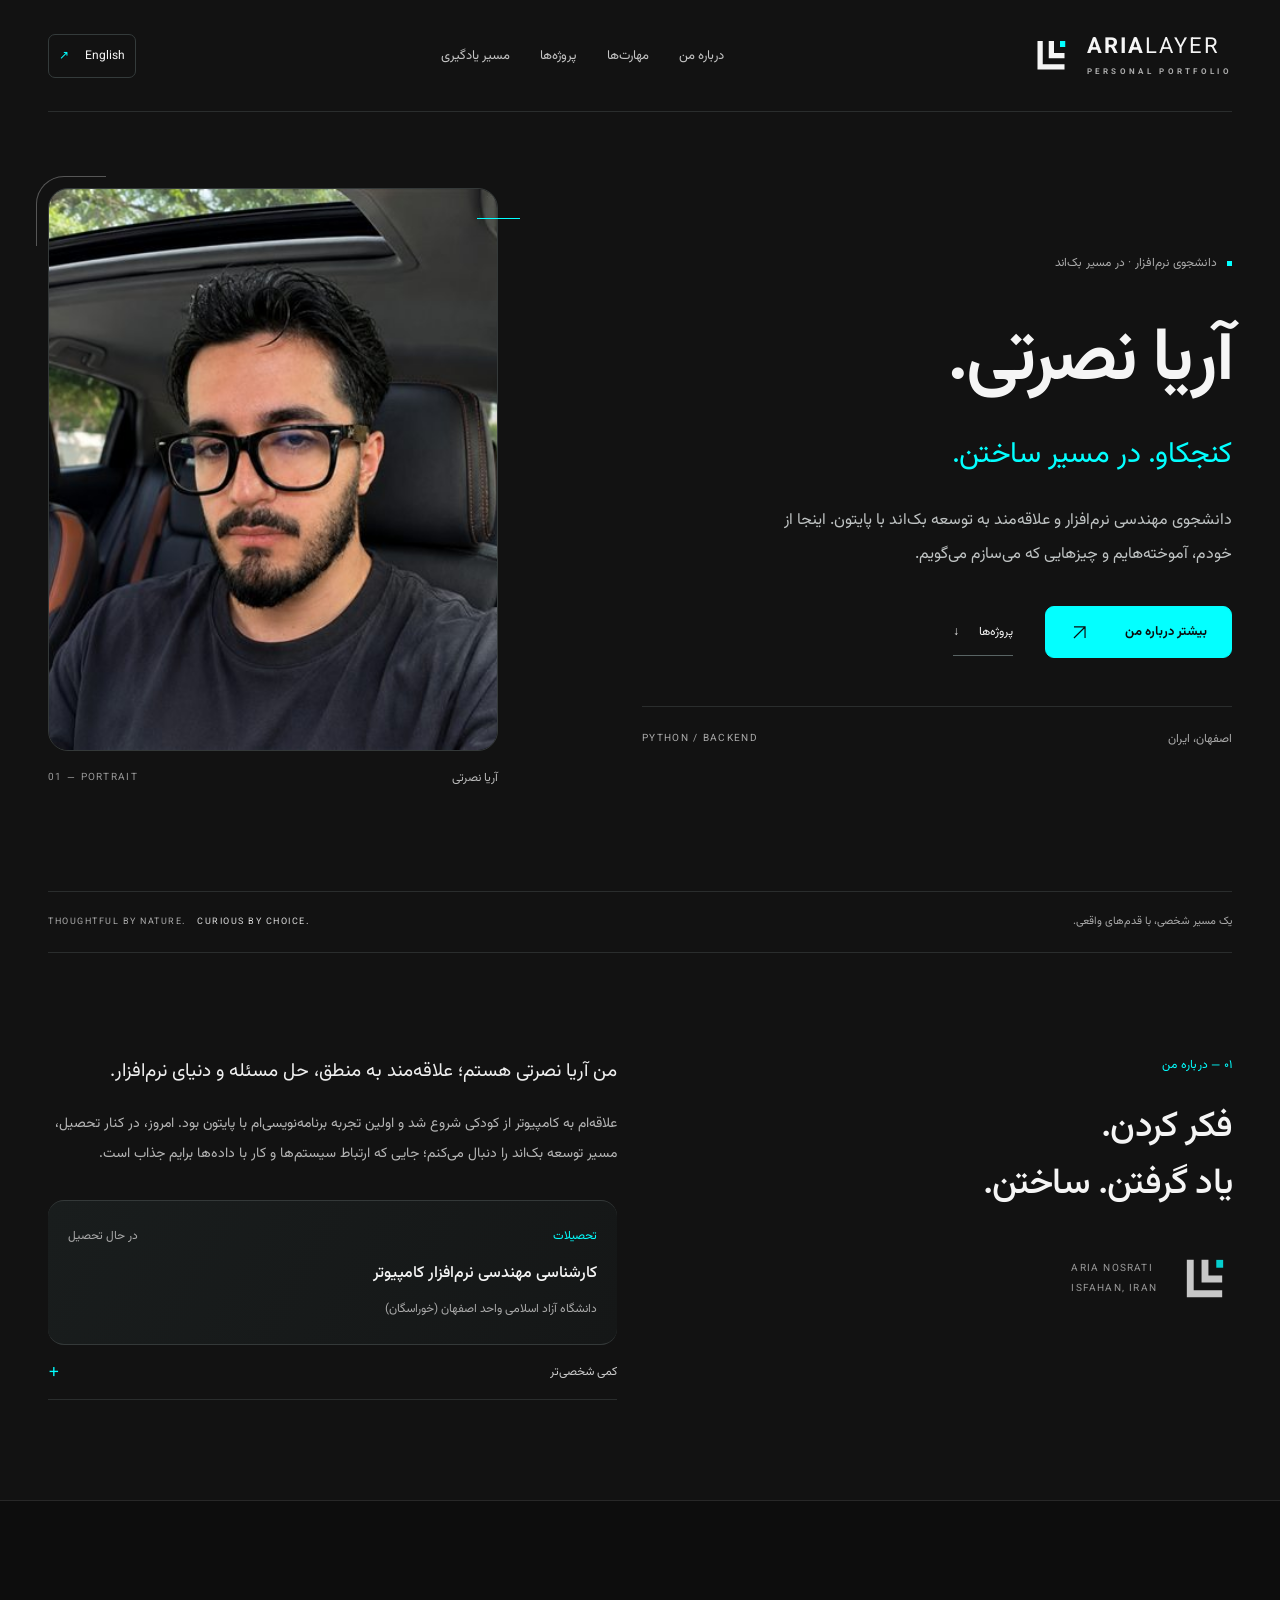
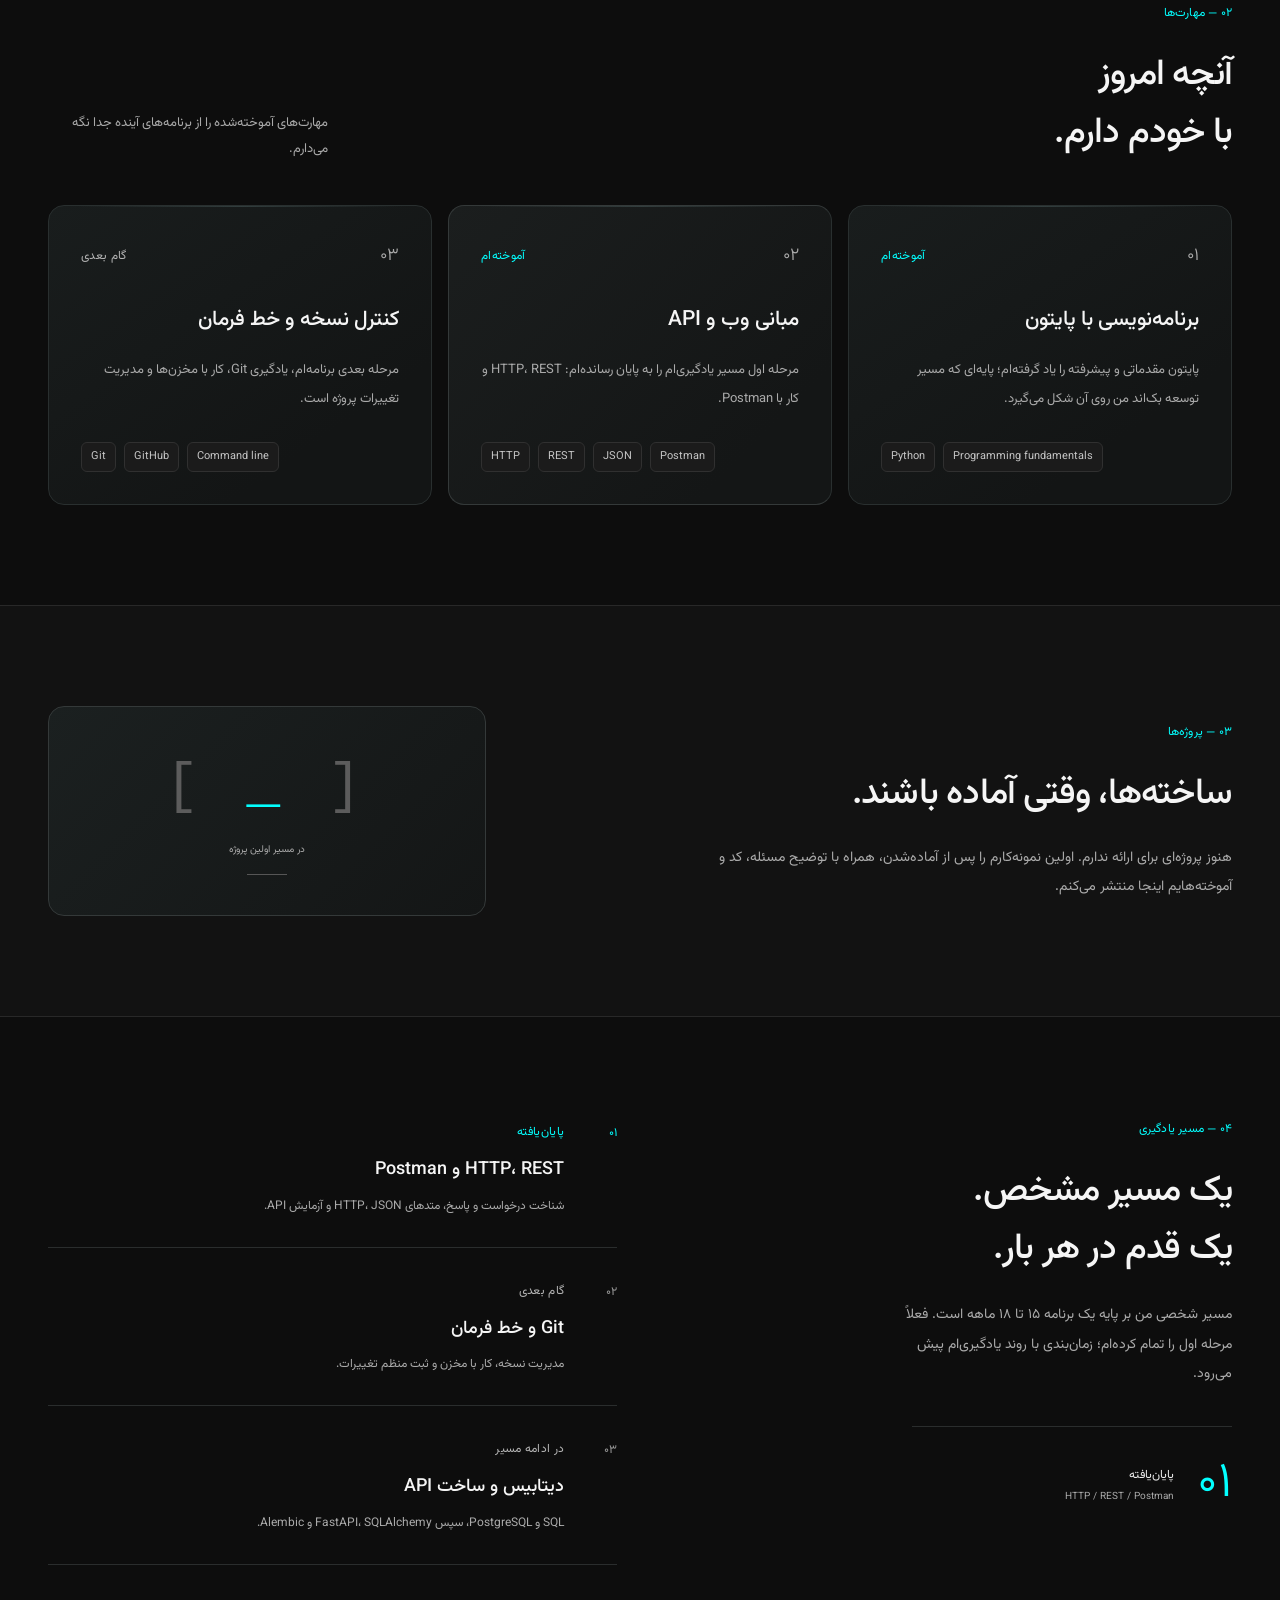
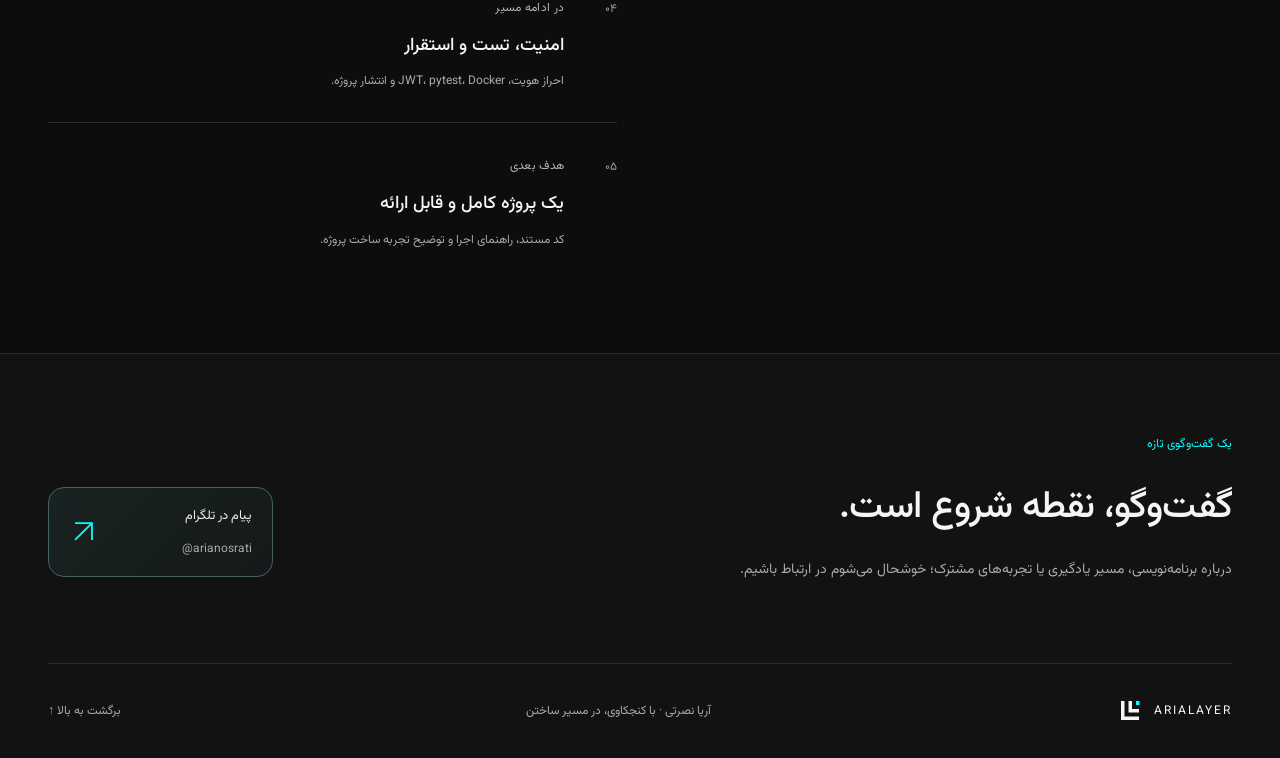
==== commit 6fdfa433: "Update AriaLayer website" ====
--- a/index.html
+++ b/index.html
@@ -1,531 +1,13 @@
 <!doctype html>
-<html class="no-js" lang="fa" dir="rtl" data-lang="fa">
-<head>
-  <meta charset="utf-8">
-  <meta name="viewport" content="width=device-width, initial-scale=1">
-  <meta name="description" content="وب‌سایت شخصی آریا نصرتی؛ توسعه‌دهنده بک‌اند در حال یادگیری، دانشجوی نرم‌افزار و علاقه‌مند به پایتون، API و دیتابیس.">
-  <meta name="author" content="Aria Nosrati">
-  <meta name="robots" content="index, follow, max-image-preview:large">
-  <meta name="theme-color" content="#080c09">
-  <meta name="color-scheme" content="dark">
-  <title>AriaLayer — آریا نصرتی</title>
-  <link rel="canonical" href="https://arialayer.ir/">
-
-  <meta property="og:type" content="profile">
-  <meta property="og:site_name" content="AriaLayer">
-  <meta property="og:title" content="AriaLayer — آریا نصرتی">
-  <meta property="og:description" content="وب‌سایت شخصی و مسیر یادگیری آریا نصرتی با تمرکز بر توسعه بک‌اند، Python، FastAPI و PostgreSQL.">
-  <meta property="og:url" content="https://arialayer.ir/">
-  <meta property="og:image" content="https://arialayer.ir/assets/og-cover.jpg">
-  <meta property="og:image:width" content="1200">
-  <meta property="og:image:height" content="630">
-  <meta property="og:image:alt" content="Aria Nosrati — Backend Developer in Training">
-  <meta property="og:locale" content="fa_IR">
-  <meta property="og:locale:alternate" content="en_US">
-  <meta property="profile:first_name" content="Aria">
-  <meta property="profile:last_name" content="Nosrati">
-  <meta name="twitter:card" content="summary_large_image">
-  <meta name="twitter:title" content="AriaLayer — Aria Nosrati">
-  <meta name="twitter:description" content="Personal portfolio and learning journey focused on backend development.">
-  <meta name="twitter:image" content="https://arialayer.ir/assets/og-cover.jpg">
-
-  <script src="boot.js"></script>
-  <link rel="icon" href="assets/favicon.svg" type="image/svg+xml">
-  <link rel="icon" href="favicon.ico" sizes="any">
-  <link rel="icon" href="assets/icon-192.png" type="image/png" sizes="192x192">
-  <link rel="apple-touch-icon" href="assets/apple-touch-icon.png" sizes="180x180">
-  <link rel="manifest" href="site.webmanifest">
-  <link rel="preload" href="assets/aria-portrait.webp" as="image" type="image/webp" fetchpriority="high">
-  <link rel="preconnect" href="https://fonts.googleapis.com">
-  <link rel="preconnect" href="https://fonts.gstatic.com" crossorigin>
-  <link href="https://fonts.googleapis.com/css2?family=Vazirmatn:wght@400;500;600;700;800&family=JetBrains+Mono:wght@400;500;600&display=swap" rel="stylesheet">
-  <link rel="stylesheet" href="styles.css">
-
-  <script type="application/ld+json">
-  {
-    "@context": "https://schema.org",
-    "@type": "Person",
-    "name": "Aria Nosrati",
-    "alternateName": "آریا نصرتی",
-    "url": "https://arialayer.ir",
-    "image": "https://arialayer.ir/assets/aria-portrait.webp",
-    "jobTitle": "Backend Developer in Training",
-    "email": "mailto:ariianosratii@gmail.com",
-    "address": {
-      "@type": "PostalAddress",
-      "addressLocality": "Isfahan",
-      "addressCountry": "IR"
-    },
-    "knowsLanguage": ["Persian", "Luri", "English"]
-  }
-  </script>
-</head>
-<body>
-  <a class="skip-link" href="#main-content" data-i18n="skipToContent">پرش به محتوای اصلی</a>
-  <div class="boot-screen" data-boot aria-hidden="true">
-    <div class="boot-terminal">
-      <img src="assets/logo.svg" alt="" width="49" height="49" decoding="async">
-      <div><span>aria@layer:~$</span><code data-boot-text></code><i></i></div>
-    </div>
-  </div>
-
-  <div class="cursor-glow" data-cursor-glow aria-hidden="true"></div>
-
-  <div class="background-scene" aria-hidden="true">
-    <span class="noise"></span>
-    <span class="grid"></span>
-    <span class="aurora aurora-one"></span>
-    <span class="aurora aurora-two"></span>
-    <div class="code-rain">
-      <i>0101</i>
-      <i>{ }</i>
-      <i>API</i>
-      <i>def</i>
-      <i>SQL</i>
-      <i>&lt;/&gt;</i>
-      <i>JWT</i>
-    </div>
-  </div>
-
-  <header class="topbar" data-topbar>
-    <div class="brand-zone">
-      <button class="mobile-menu" type="button" aria-label="بازکردن منوی اصلی" data-menu-toggle aria-expanded="false" aria-controls="site-sidebar">
-        <span></span><span></span><span></span>
-      </button>
-      <a class="brand" href="#home" data-route="home" aria-label="AriaLayer">
-        <img src="assets/logo.svg" alt="" width="48" height="48" decoding="async">
-        <span><strong>AriaLayer</strong><small data-i18n="brandSubtitle">Developer Portfolio</small></span>
-      </a>
-    </div>
-
-    <div class="topbar-context">
-      <span>~/portfolio/</span><strong data-breadcrumb>home</strong><i class="context-cursor"></i>
-    </div>
-
-    <div class="topbar-actions">
-      <div class="learning-status"><i></i><span data-i18n="learningStatus">در حال یادگیری</span></div>
-      <button class="language-toggle" type="button" data-language-toggle aria-label="تغییر زبان" data-i18n-aria-label="languageToggleLabel">
-        <span class="is-active" aria-hidden="true">FA</span><i aria-hidden="true"></i><span aria-hidden="true">EN</span>
-      </button>
-      <button class="command-trigger" type="button" data-command-trigger aria-haspopup="dialog" aria-expanded="false" aria-controls="command-palette" aria-label="بازکردن دسترسی سریع" data-i18n-aria-label="commandOpenLabel">
-        <span data-i18n="quickNav">دسترسی سریع</span><kbd aria-hidden="true">Ctrl / ⌘ K</kbd>
-      </button>
-    </div>
-  </header>
-
-  <aside class="sidebar" id="site-sidebar" data-sidebar>
-    <div class="profile-mini">
-      <div class="avatar-ring">
-        <img src="assets/aria-avatar.webp" alt="تصویر آریا نصرتی" width="360" height="360" decoding="async"><span></span>
-      </div>
-      <div><strong data-i18n="fullName">آریا نصرتی</strong><small data-i18n="profileRole">Backend Developer in Training</small></div>
-    </div>
-
-    <nav class="sidebar-nav" aria-label="بخش‌های سایت" data-i18n-aria-label="siteSectionsLabel">
-      <p data-i18n="navIntro">معرفی</p>
-      <a class="nav-item is-active" href="#home" data-route="home" aria-current="page"><span class="nav-symbol" aria-hidden="true">⌂</span><span data-i18n="navHome">خانه</span><kbd aria-hidden="true">1</kbd></a>
-      <a class="nav-item" href="#about" data-route="about"><span class="nav-symbol" aria-hidden="true">◉</span><span data-i18n="navAbout">درباره من</span><kbd aria-hidden="true">2</kbd></a>
-
-      <p data-i18n="navJourney">مسیر حرفه‌ای</p>
-      <a class="nav-item" href="#skills" data-route="skills"><span class="nav-symbol" aria-hidden="true">{ }</span><span data-i18n="navSkills">مهارت‌ها</span><kbd aria-hidden="true">3</kbd></a>
-      <a class="nav-item" href="#education" data-route="education"><span class="nav-symbol" aria-hidden="true">▤</span><span data-i18n="navEducation">تحصیلات</span><kbd aria-hidden="true">4</kbd></a>
-      <a class="nav-item" href="#learning" data-route="learning"><span class="nav-symbol" aria-hidden="true">↗</span><span data-i18n="navLearning">مسیر یادگیری</span><kbd aria-hidden="true">5</kbd></a>
-      <a class="nav-item" href="#projects" data-route="projects"><span class="nav-symbol" aria-hidden="true">◇</span><span data-i18n="navProjects">پروژه‌ها</span><kbd aria-hidden="true">6</kbd></a>
-      <a class="nav-item" href="#notes" data-route="notes"><span class="nav-symbol" aria-hidden="true">#</span><span data-i18n="navNotes">یادداشت‌ها</span><kbd aria-hidden="true">7</kbd></a>
-
-      <p data-i18n="navConnect">ارتباط</p>
-      <a class="nav-item" href="#resume" data-route="resume"><span class="nav-symbol" aria-hidden="true">↓</span><span data-i18n="navResume">رزومه</span><kbd aria-hidden="true">8</kbd></a>
-      <a class="nav-item" href="#contact" data-route="contact"><span class="nav-symbol" aria-hidden="true">@</span><span data-i18n="navContact">تماس با من</span><kbd aria-hidden="true">9</kbd></a>
-    </nav>
-
-    <div class="sidebar-footer">
-      <div class="status-file">
-        <div><span>profile.json</span><i></i></div>
-        <code>{
-  "name": "Aria",
-  "focus": "backend",
-  "status": "learning"
-}</code>
-      </div>
-      <span>© <span data-year></span> AriaLayer</span>
-    </div>
-  </aside>
-
-  <button class="sidebar-backdrop" type="button" data-sidebar-close hidden tabindex="-1" aria-label="بستن منوی اصلی" data-i18n-aria-label="menuCloseLabel"></button>
-
-  <main class="main-content" id="main-content" data-main-content tabindex="-1">
-    <div class="page-stage">
-
-      <section class="page is-active" data-page="home" aria-labelledby="home-title">
-        <div class="hero">
-          <div class="hero-copy">
-            <div class="eyebrow"><i></i><span>Backend Developer in Training</span></div>
-            <h1 id="home-title">
-              <span data-i18n="heroName">من آریا نصرتی هستم؛</span>
-              <em data-i18n="heroHeadline">با تمرکز روی بک‌اند، قدم‌به‌قدم مهارت‌هایم را توسعه می‌دهم.</em>
-            </h1>
-            <p class="hero-description" data-i18n="heroDescription">
-              دانشجوی نرم‌افزار کامپیوتر در اصفهان هستم و روی پایتون، طراحی API،
-              دیتابیس و ابزارهای لازم برای ساخت پروژه‌های واقعی تمرکز دارم.
-            </p>
-
-            <div class="hero-actions">
-              <a class="button button-primary magnetic" href="#about" data-route="about"><span data-i18n="heroAboutButton">داستان من</span><b aria-hidden="true">←</b></a>
-              <a class="button button-secondary magnetic" href="#learning" data-route="learning"><span data-i18n="heroLearningButton">مسیر یادگیری</span></a>
-              <a class="button button-ghost magnetic" href="assets/aria-nosrati-resume.pdf" download><span data-i18n="heroResumeButton">دانلود رزومه</span><b aria-hidden="true">↓</b></a>
-            </div>
-
-            <div class="hero-facts">
-              <article><span data-i18n="factLocationLabel">موقعیت</span><strong data-i18n="factLocation">اصفهان، ایران</strong></article>
-              <article><span data-i18n="factEducationLabel">تحصیلات</span><strong data-i18n="factEducation">دانشجوی نرم‌افزار</strong></article>
-              <article><span data-i18n="factFocusLabel">تمرکز فعلی</span><strong>Python · FastAPI · PostgreSQL</strong></article>
-            </div>
-          </div>
-
-          <div class="hero-visual">
-            <div class="portrait-orbit">
-              <div class="orbit orbit-a"></div><div class="orbit orbit-b"></div>
-              <div class="portrait-card" data-portrait>
-                <div class="portrait-light"></div>
-                <img src="assets/aria-portrait.webp" alt="تصویر آریا نصرتی" width="1200" height="1400" fetchpriority="high" decoding="async">
-                <div class="portrait-overlay"></div>
-              </div>
-              <div class="code-chip chip-a"><small>role</small><code>"backend"</code></div>
-              <div class="code-chip chip-b"><small>language</small><code>Python</code></div>
-              <div class="code-chip chip-c"><small>location</small><code>Isfahan</code></div>
-              <div class="typing-card"><span>aria@layer:~$</span><code data-typing></code><i></i></div>
-            </div>
-          </div>
-        </div>
-      </section>
-
-      <section class="page" data-page="about" aria-labelledby="about-title">
-        <header class="page-header">
-          <div><p>01 — ABOUT</p><h2 id="about-title" data-i18n="aboutTitle">داستان من</h2></div>
-          <span data-i18n="aboutSubtitle">از اولین کامپیوتر تا انتخاب مسیر بک‌اند</span>
-        </header>
-
-        <div class="story-layout">
-          <aside class="story-profile">
-            <div class="story-photo"><img src="assets/aria-portrait.webp" alt="تصویر آریا نصرتی" width="1200" height="1400" loading="lazy" decoding="async"><span>ARIA / 2007</span></div>
-            <dl class="identity-list">
-              <div><dt data-i18n="identityName">نام</dt><dd data-i18n="fullName">آریا نصرتی</dd></div>
-              <div><dt data-i18n="identityAge">سال تولد</dt><dd data-i18n="ageValue">۲۰۰۷</dd></div>
-              <div><dt data-i18n="identityOrigin">اصالت</dt><dd data-i18n="originValue">لر، پادنا</dd></div>
-              <div><dt data-i18n="identityResidence">محل زندگی</dt><dd data-i18n="factLocation">اصفهان، ایران</dd></div>
-            </dl>
-          </aside>
-
-          <div class="story-content">
-            <div class="story-lead"><span>01</span><p data-i18n="storyIntro">ارتباط من با کامپیوتر از حدود پنج‌سالگی آغاز شد؛ زمانی که پدرم اولین کامپیوتر را برایم خرید و کنجکاوی برای شناخت آن به یکی از علاقه‌های جدی زندگی‌ام تبدیل شد.</p></div>
-
-            <div class="story-timeline">
-              <article><span>2007–2018</span><div><h3 data-i18n="storyChildhoodTitle">شروع کنجکاوی در امیرآباد</h3><p data-i18n="storyChildhood">در روستای امیرآباد از منطقه پادنا بزرگ شدم. کامپیوتر برای من فقط وسیله سرگرمی نبود؛ ساعت‌ها با آن کار می‌کردم و قابلیت‌های مختلفش را با آزمون‌وخطا یاد می‌گرفتم.</p></div></article>
-              <article><span>MIDDLE SCHOOL</span><div><h3 data-i18n="storyPythonTitle">اولین تجربه برنامه‌نویسی با پایتون</h3><p data-i18n="storyPython">با پیشنهاد یکی از دوستانم در کلاس پایتون شرکت کردم. آموزش‌ها مقدماتی و پراکنده بودند، اما همان تجربه باعث شد علاقه‌ام به منطق برنامه‌نویسی و حل مسئله جدی‌تر شود.</p></div></article>
-              <article><span>HIGH SCHOOL</span><div><h3 data-i18n="storyChoiceTitle">انتخاب رشته کامپیوتر</h3><p data-i18n="storyChoice">هنگام انتخاب رشته، به‌دلیل نمرات بالا بیشتر اطرافیان رشته تجربی را پیشنهاد می‌کردند. گفت‌وگویی منطقی با عمه‌ام پروانه، که دارای دکترای شیمی است، کمک کرد مسیر مورد علاقه خودم را انتخاب کنم: کامپیوتر.</p></div></article>
-              <article><span>ISFAHAN</span><div><h3 data-i18n="storySchoolTitle">مهاجرت به اصفهان و هنرستان ابن‌سینا</h3><p data-i18n="storySchool">بعد از بازنشستگی پدرم به اصفهان مهاجرت کردیم. در هنرستان دولتی ابن‌سینا، ناحیه دو اصفهان، رشته شبکه و نرم‌افزار رایانه را خواندم و با مفاهیم مقدماتی C# و توسعه نرم‌افزار آشنا شدم.</p></div></article>
-              <article><span>TODAY</span><div><h3 data-i18n="storyTodayTitle">تمرکز روی توسعه بک‌اند</h3><p data-i18n="storyToday">علاقه من به فکرکردن، حل مسئله و منطق سیستم‌ها باعث شد مسیرم را به سمت توسعه وب، پایتون و بک‌اند ادامه بدهم. اکنون دانشجوی نرم‌افزار هستم و برای ورود حرفه‌ای به بازار کار آماده می‌شوم.</p></div></article>
-            </div>
-
-            <div class="values-grid">
-              <article><i>01</i><h3 data-i18n="valueOrganized">منظم</h3><p data-i18n="valueOrganizedText">برای یادگیری و انجام کارها ساختار مشخص ایجاد می‌کنم.</p></article>
-              <article><i>02</i><h3 data-i18n="valueProblem">حل مسئله</h3><p data-i18n="valueProblemText">از تحلیل مسئله و پیداکردن راه‌حل منطقی لذت می‌برم.</p></article>
-              <article><i>03</i><h3 data-i18n="valueFastLearner">یادگیرنده سریع</h3><p data-i18n="valueFastLearnerText">با تمرین مستمر، مفاهیم جدید را سریع وارد کار عملی می‌کنم.</p></article>
-            </div>
-
-            <div class="personal-interests">
-              <span>OFF_CODE</span>
-              <div>
-                <article><b>⚽</b><strong data-i18n="interestFootball">فوتبال</strong><small data-i18n="interestFootballText">سابقه فعالیت نیمه‌حرفه‌ای</small></article>
-                <article><b>♫</b><strong data-i18n="interestSetar">سه‌تار</strong><small data-i18n="interestSetarText">نوازندگی موسیقی ایرانی</small></article>
-                <article><b>🎮</b><strong data-i18n="interestGaming">بازی</strong><small>PES · GTA · PUBG · Clash</small></article>
-              </div>
-            </div>
-          </div>
-        </div>
-      </section>
-
-      <section class="page" data-page="skills" aria-labelledby="skills-title">
-        <header class="page-header">
-          <div><p>02 — SKILLS</p><h2 id="skills-title" data-i18n="skillsTitle">مهارت‌ها</h2></div>
-          <span data-i18n="skillsSubtitle">وضعیت واقعی یادگیری؛ بدون درصدهای ساختگی</span>
-        </header>
-
-        <div class="skills-dashboard">
-          <div class="skill-tabs" role="tablist" aria-label="دسته‌بندی مهارت‌ها" data-i18n-aria-label="skillsTabsLabel">
-            <button class="skill-tab is-active" id="skills-tab-current" type="button" role="tab" aria-selected="true" aria-controls="skills-panel-current" tabindex="0" data-skill-tab="current" data-i18n="skillsCurrent">تمرکز فعلی</button>
-            <button class="skill-tab" id="skills-tab-learned" type="button" role="tab" aria-selected="false" aria-controls="skills-panel-learned" tabindex="-1" data-skill-tab="learned" data-i18n="skillsLearned">آموخته‌ها</button>
-            <button class="skill-tab" id="skills-tab-upcoming" type="button" role="tab" aria-selected="false" aria-controls="skills-panel-upcoming" tabindex="-1" data-skill-tab="upcoming" data-i18n="skillsUpcoming">ادامه مسیر</button>
-          </div>
-
-          <div class="skill-panel is-active" id="skills-panel-current" role="tabpanel" aria-labelledby="skills-tab-current" tabindex="0" data-skill-panel="current">
-            <div class="skill-copy">
-              <span>ACTIVE_STACK</span><h3>Python Backend</h3>
-              <p data-i18n="currentSkillsText">در حال حاضر روی ارتباط کلاینت و سرور، طراحی REST API، کار با PostgreSQL و ساخت یک پروژه بک‌اند قابل ارائه تمرکز دارم.</p>
-              <div class="skill-cards">
-                <article><i>HTTP</i><strong>REST & Postman</strong><span data-i18n="statusLearning">در حال یادگیری</span></article>
-                <article><i>API</i><strong>FastAPI & CRUD</strong><span data-i18n="statusLearning">در حال یادگیری</span></article>
-                <article><i>DB</i><strong>PostgreSQL</strong><span data-i18n="statusPracticing">در حال تمرین</span></article>
-                <article><i>ORM</i><strong>SQLAlchemy</strong><span data-i18n="statusRoadmap">در مسیر دوره</span></article>
-              </div>
-            </div>
-            <div class="terminal-window">
-              <div class="terminal-bar"><i></i><i></i><i></i><span>backend.py</span></div>
-              <pre><code><span class="kw">from</span> fastapi <span class="kw">import</span> FastAPI
-
-app = FastAPI()
-
-<span class="dec">@app.get</span>(<span class="str">"/profile"</span>)
-<span class="kw">def</span> <span class="fn">read_profile</span>():
-    <span class="kw">return</span> {
-        <span class="str">"name"</span>: <span class="str">"Aria"</span>,
-        <span class="str">"focus"</span>: <span class="str">"backend"</span>,
-        <span class="str">"status"</span>: <span class="str">"learning"</span>
-    }</code></pre>
-            </div>
-          </div>
-
-          <div class="skill-panel" id="skills-panel-learned" role="tabpanel" aria-labelledby="skills-tab-learned" tabindex="0" data-skill-panel="learned">
-            <div class="skill-copy">
-              <span>FOUNDATION</span><h3 data-i18n="learnedTitle">پایه‌هایی که آموخته‌ام</h3>
-              <p data-i18n="learnedText">پایتون را در سطح مقدماتی و پیشرفته گذرانده‌ام و از دوران هنرستان با مفاهیم پایه برنامه‌نویسی و C# آشنا شده‌ام.</p>
-              <div class="knowledge-list">
-                <article><span>01</span><div><strong>Python Fundamentals</strong><small data-i18n="statusCompleted">گذرانده‌شده</small></div></article>
-                <article><span>02</span><div><strong>Advanced Python Topics</strong><small data-i18n="statusCompleted">گذرانده‌شده</small></div></article>
-                <article><span>03</span><div><strong>Programming Logic</strong><small data-i18n="statusFoundation">پایه آموزشی</small></div></article>
-                <article><span>04</span><div><strong>C# Fundamentals</strong><small data-i18n="statusFamiliar">آشنایی مقدماتی</small></div></article>
-              </div>
-            </div>
-            <div class="terminal-window">
-              <div class="terminal-bar"><i></i><i></i><i></i><span>learning.py</span></div>
-              <pre><code><span class="kw">class</span> <span class="fn">Aria</span>:
-    curiosity = <span class="kw">True</span>
-    discipline = <span class="kw">True</span>
-
-    <span class="kw">def</span> <span class="fn">learn</span>(self, topic):
-        practice(topic)
-        document(topic)
-        improve()</code></pre>
-            </div>
-          </div>
-
-          <div class="skill-panel" id="skills-panel-upcoming" role="tabpanel" aria-labelledby="skills-tab-upcoming" tabindex="0" data-skill-panel="upcoming">
-            <div class="skill-copy">
-              <span>NEXT_LEVEL</span><h3 data-i18n="upcomingTitle">مهارت‌های مرحله بعد</h3>
-              <p data-i18n="upcomingText">بعد از تکمیل مبانی پروژه، مسیرم به سمت امنیت، تست، استقرار و استانداردهای لازم برای نرم‌افزار واقعی ادامه پیدا می‌کند.</p>
-              <div class="tech-cloud"><span>Authentication</span><span>JWT</span><span>pytest</span><span>Docker</span><span>Docker Compose</span><span>Linux</span><span>Nginx</span><span>Deploy</span><span>CI</span><span>README</span></div>
-            </div>
-            <div class="terminal-window">
-              <div class="terminal-bar"><i></i><i></i><i></i><span>roadmap.sh</span></div>
-              <pre><code><span class="prompt">$</span> docker compose up
-<span class="ok">backend ready</span>
-
-<span class="prompt">$</span> pytest
-<span class="ok">tests passed</span>
-
-<span class="prompt">$</span> deploy --production
-<span class="muted">coming next...</span></code></pre>
-            </div>
-          </div>
-        </div>
-      </section>
-
-      <section class="page" data-page="education" aria-labelledby="education-title">
-        <header class="page-header">
-          <div><p>03 — EDUCATION</p><h2 id="education-title" data-i18n="educationTitle">تحصیلات</h2></div>
-          <span data-i18n="educationSubtitle">مسیر رسمی آموزش در کنار یادگیری عملی</span>
-        </header>
-
-        <div class="education-layout">
-          <div class="education-timeline">
-            <article class="education-item is-current">
-              <div class="education-year">CURRENT</div><div class="education-dot"><i></i></div>
-              <div class="education-card"><span data-i18n="educationCurrentStatus">در حال تحصیل</span><h3 data-i18n="educationAssociate">کاردانی نرم‌افزار کامپیوتر</h3><p data-i18n="educationAssociateText">دانشجوی رشته کامپیوتر، گرایش نرم‌افزار؛ ترم دوم را به پایان رسانده‌ام و در حال ادامه تحصیل هستم.</p></div>
-            </article>
-            <article class="education-item">
-              <div class="education-year">DIPLOMA</div><div class="education-dot"><i></i></div>
-              <div class="education-card"><span data-i18n="educationCompletedStatus">تکمیل‌شده</span><h3 data-i18n="educationDiploma">دیپلم شبکه و نرم‌افزار رایانه</h3><p data-i18n="educationDiplomaText">هنرستان دولتی ابن‌سینا، ناحیه دو اصفهان؛ آشنایی با مبانی شبکه، نرم‌افزار و برنامه‌نویسی.</p></div>
-            </article>
-            <article class="education-item">
-              <div class="education-year">COURSE</div><div class="education-dot"><i></i></div>
-              <div class="education-card"><span data-i18n="educationOnlineStatus">آموزش مجازی</span><h3 data-i18n="educationCourse">دوره توسعه بک‌اند پایتون</h3><p data-i18n="educationCourseText">دوره‌ای پروژه‌محور که از مبانی HTTP و REST تا FastAPI، دیتابیس، تست، Docker و استقرار را پوشش می‌دهد و با یک پروژه نهایی تمام می‌شود.</p></div>
-            </article>
-          </div>
-
-          <aside class="education-summary">
-            <div class="summary-code"><span>education.json</span><pre><code>{
-  "diploma": "network & software",
-  "degree": "software engineering",
-  "semester": 2,
-  "learning": "online + practical"
-}</code></pre></div>
-            <div class="summary-note"><i>EN</i><p data-i18n="englishLevel">توانایی مطالعه مستندات فنی انگلیسی را دارم.</p></div>
-            <div class="summary-note"><i>LANG</i><p data-i18n="languagesText">زبان‌های من: فارسی، لری و انگلیسی در سطح مطالعه مستندات فنی.</p></div>
-          </aside>
-        </div>
-      </section>
-
-      <section class="page" data-page="learning" aria-labelledby="learning-title">
-        <header class="page-header">
-          <div><p>04 — ROADMAP</p><h2 id="learning-title" data-i18n="learningTitle">مسیر یادگیری</h2></div>
-          <span data-i18n="learningSubtitle">از پایه‌های پایتون تا ساخت و استقرار پروژه واقعی</span>
-        </header>
-
-        <div class="roadmap-layout">
-          <div class="roadmap-progress">
-            <div class="progress-header"><span data-i18n="roadmapCurrent">مسیر فعلی آموزش</span><strong data-i18n="roadmapProjectGoal">هدف: اولین پروژه کامل بک‌اند</strong></div>
-            <div class="progress-track"><i></i></div>
-          </div>
-
-          <div class="roadmap-list">
-            <article class="roadmap-item is-done"><span>01</span><i></i><div><small data-i18n="roadmapDone">گذرانده‌شده</small><h3>Python Fundamentals</h3><p data-i18n="roadmapPython">مبانی و مباحث پیشرفته پایتون.</p></div></article>
-            <article class="roadmap-item is-current"><span>02</span><i></i><div><small data-i18n="roadmapNow">تمرکز فعلی</small><h3>HTTP · REST · Postman</h3><p data-i18n="roadmapHttp">درک ارتباط کلاینت و سرور و طراحی درخواست‌ها.</p></div></article>
-            <article class="roadmap-item"><span>03</span><i></i><div><small data-i18n="roadmapNext">ادامه مسیر</small><h3>Git · GitHub · Command Line</h3><p data-i18n="roadmapGit">کنترل نسخه و مدیریت روند توسعه.</p></div></article>
-            <article class="roadmap-item"><span>04</span><i></i><div><small data-i18n="roadmapNext">ادامه مسیر</small><h3>SQL · PostgreSQL</h3><p data-i18n="roadmapDatabase">طراحی دیتابیس و نوشتن Queryهای پایه.</p></div></article>
-            <article class="roadmap-item"><span>05</span><i></i><div><small data-i18n="roadmapNext">ادامه مسیر</small><h3>FastAPI · CRUD</h3><p data-i18n="roadmapFastapi">ساختار پروژه و پیاده‌سازی عملیات اصلی.</p></div></article>
-            <article class="roadmap-item"><span>06</span><i></i><div><small data-i18n="roadmapNext">ادامه مسیر</small><h3>SQLAlchemy · Alembic</h3><p data-i18n="roadmapOrm">اتصال دیتابیس، روابط و Migration.</p></div></article>
-            <article class="roadmap-item"><span>07</span><i></i><div><small data-i18n="roadmapNext">ادامه مسیر</small><h3>Authentication · JWT</h3><p data-i18n="roadmapSecurity">امنیت پایه و مدیریت هویت کاربران.</p></div></article>
-            <article class="roadmap-item"><span>08</span><i></i><div><small data-i18n="roadmapNext">ادامه مسیر</small><h3>pytest · Project Quality</h3><p data-i18n="roadmapTesting">تست‌نویسی و آماده‌سازی پروژه واقعی.</p></div></article>
-            <article class="roadmap-item"><span>09</span><i></i><div><small data-i18n="roadmapFinal">مرحله نهایی</small><h3>Docker · Linux · Nginx · CI</h3><p data-i18n="roadmapDeploy">کانتینرسازی، استقرار و مستندسازی.</p></div></article>
-          </div>
-        </div>
-      </section>
-
-      <section class="page" data-page="projects" aria-labelledby="projects-title">
-        <header class="page-header">
-          <div><p>05 — PROJECTS</p><h2 id="projects-title" data-i18n="projectsTitle">پروژه‌ها</h2></div>
-          <span data-i18n="projectsSubtitle">فقط پروژه‌های تکمیل‌شده و قابل ارائه</span>
-        </header>
-
-        <div class="empty-projects">
-          <div class="empty-animation" aria-hidden="true">
-            <div class="radar radar-one"></div><div class="radar radar-two"></div>
-            <div class="project-core"><img src="assets/logo.svg" alt="" width="96" height="96" loading="lazy" decoding="async"></div><span class="scan-line"></span>
-          </div>
-          <div class="empty-project-copy">
-            <span>PROJECTS_DIRECTORY = []</span>
-            <h3 data-i18n="projectsEmptyTitle">اولین پروژه واقعی هنوز در حال شکل‌گیری است.</h3>
-            <p data-i18n="projectsEmptyText">فعلاً در حال گذراندن یک دوره پروژه‌محور هستم. پس از تکمیل پروژه نهایی، فقط نسخه کامل و مستند آن را همراه با کد منبع، فناوری‌ها، چالش‌های فنی، تصاویر و چیزهایی که آموخته‌ام در این قسمت قرار می‌دهم.</p>
-            <div class="case-study-preview">
-              <article><i>01</i><div><strong data-i18n="caseProblem">مسئله پروژه</strong><span data-i18n="caseProblemText">پروژه چه نیازی را برطرف می‌کند؟</span></div></article>
-              <article><i>02</i><div><strong data-i18n="caseStack">فناوری‌ها</strong><span data-i18n="caseStackText">انتخاب ابزارها و دلیل استفاده از آن‌ها</span></div></article>
-              <article><i>03</i><div><strong data-i18n="caseChallenge">چالش فنی</strong><span data-i18n="caseChallengeText">مسئله مهم و راه‌حل پیاده‌سازی‌شده</span></div></article>
-              <article><i>04</i><div><strong data-i18n="caseResult">نتیجه و آموخته‌ها</strong><span data-i18n="caseResultText">خروجی پروژه و تجربه به‌دست‌آمده</span></div></article>
-            </div>
-          </div>
-        </div>
-      </section>
-
-      <section class="page" data-page="notes" aria-labelledby="notes-title">
-        <header class="page-header">
-          <div><p>06 — NOTES</p><h2 id="notes-title" data-i18n="notesTitle">یادداشت‌ها</h2></div>
-          <span data-i18n="notesSubtitle">ثبت چیزهایی که در مسیر یاد می‌گیرم</span>
-        </header>
-
-        <div class="notes-empty">
-          <div class="notes-editor">
-            <div class="editor-sidebar" aria-hidden="true"><span>EXPLORER</span><span class="is-active">learning-log.md</span><span>backend-notes/</span><span>project-lessons/</span></div>
-            <div class="editor-main">
-              <div class="editor-tab"><span>learning-log.md</span><i>×</i></div>
-              <div class="editor-content">
-                <ol>
-                  <li><code><b>#</b> <span data-i18n="notesEditorTitle">یادداشت‌های فنی آریا</span></code></li>
-                  <li><code></code></li>
-                  <li><code><b>&gt;</b> <span data-i18n="notesEditorLine1">هر یادداشت نتیجه یک تجربه واقعی خواهد بود.</span></code></li>
-                  <li><code></code></li>
-                  <li><code>- HTTP & REST</code></li><li><code>- FastAPI</code></li><li><code>- PostgreSQL</code></li><li><code>- Authentication</code></li><li><code>- Deployment</code></li>
-                  <li><code></code></li><li><code><span class="editor-cursor"></span></code></li>
-                </ol>
-              </div>
-            </div>
-          </div>
-          <div class="notes-copy">
-            <span>COMING_SOON.md</span>
-            <h3 data-i18n="notesEmptyTitle">وبلاگ فنی همراه با مسیر یادگیری ساخته می‌شود.</h3>
-            <p data-i18n="notesEmptyText">بعد از شروع پروژه عملی، نکته‌های کوتاه، مشکلاتی که حل کرده‌ام و آموخته‌های هفتگی یا ماهانه را در این بخش منتشر می‌کنم.</p>
-          </div>
-        </div>
-      </section>
-
-      <section class="page" data-page="resume" aria-labelledby="resume-title">
-        <header class="page-header">
-          <div><p>07 — RESUME</p><h2 id="resume-title" data-i18n="resumeTitle">رزومه</h2></div>
-          <span data-i18n="resumeSubtitle">خلاصه‌ای قابل دانلود از مسیر آموزشی و فنی</span>
-        </header>
-
-        <div class="resume-layout">
-          <div class="resume-preview">
-            <div class="resume-paper">
-              <div class="resume-head"><img src="assets/logo.svg" alt="" width="49" height="49" loading="lazy" decoding="async"><div><h3>Aria Nosrati</h3><span>BACKEND DEVELOPER IN TRAINING</span></div></div>
-              <div class="resume-line"></div>
-              <div class="resume-columns">
-                <div><small>PROFILE</small><p>Python backend learner focused on APIs, databases and real projects.</p><small>CURRENT LEARNING</small><ul><li>FastAPI & REST</li><li>PostgreSQL & SQLAlchemy</li><li>Authentication & Testing</li><li>Docker & Deployment</li></ul></div>
-                <div><small>EDUCATION</small><p>Associate Degree<br>Software Engineering</p><p>Diploma<br>Computer Networks & Software</p><small>ENGLISH</small><p>Technical documentation reading</p></div>
-              </div>
-            </div>
-          </div>
-          <div class="resume-copy">
-            <span>aria-nosrati-resume.pdf</span>
-            <h3 data-i18n="resumeDownloadTitle">نسخه انگلیسی رزومه آماده دانلود است.</h3>
-            <p data-i18n="resumeDownloadText">رزومه فعلی شامل معرفی حرفه‌ای، مسیر آموزشی، مهارت‌های در حال یادگیری، اهداف شغلی، زبان‌ها و اطلاعات تماس است. پس از تکمیل اولین پروژه، بخش پروژه‌ها و لینک GitHub نیز به آن اضافه می‌شود.</p>
-            <a class="button button-primary magnetic" href="assets/aria-nosrati-resume.pdf" download><span data-i18n="resumeDownloadButton">دانلود رزومه PDF</span><b aria-hidden="true">↓</b></a>
-          </div>
-        </div>
-      </section>
-
-      <section class="page" data-page="contact" aria-labelledby="contact-title">
-        <header class="page-header">
-          <div><p>08 — CONTACT</p><h2 id="contact-title" data-i18n="contactTitle">تماس با من</h2></div>
-          <span data-i18n="contactSubtitle">برای گفت‌وگو، تبادل تجربه یا ارتباط حرفه‌ای</span>
-        </header>
-
-        <div class="contact-layout">
-          <div class="contact-info">
-            <p class="contact-lead" data-i18n="contactLead">برای صحبت درباره برنامه‌نویسی، مسیر یادگیری یا ارتباط حرفه‌ای می‌توانی از طریق ایمیل یا تلگرام پیام بدهی.</p>
-            <div class="contact-methods">
-              <a href="mailto:ariianosratii@gmail.com"><i>@</i><div><span>Email</span><strong>ariianosratii@gmail.com</strong></div><b aria-hidden="true">↗</b></a>
-              <a href="https://t.me/arianosrati" target="_blank" rel="noopener noreferrer"><i>↗</i><div><span>Telegram</span><strong>@arianosrati</strong></div><b aria-hidden="true">↗</b></a>
-              <div class="disabled-contact"><i>GH</i><div><span>GitHub</span><strong data-i18n="githubSoon">به‌زودی اضافه می‌شود</strong></div><b>—</b></div>
-              <div class="disabled-contact"><i>in</i><div><span>LinkedIn</span><strong data-i18n="linkedinSoon">به‌زودی اضافه می‌شود</strong></div><b>—</b></div>
-            </div>
-          </div>
-
-          <form class="contact-form" data-contact-form aria-describedby="contact-form-note">
-            <div class="form-header"><span>send_message.py</span><i></i></div>
-            <label><span data-i18n="formName">نام</span><input type="text" name="name" required maxlength="80" autocomplete="name" data-i18n-placeholder="formNamePlaceholder" placeholder="نام شما"></label>
-            <label><span data-i18n="formEmail">ایمیل</span><input type="email" name="email" required maxlength="254" autocomplete="email" inputmode="email" placeholder="you@example.com"></label>
-            <label><span data-i18n="formSubject">موضوع</span><input type="text" name="subject" required maxlength="140" data-i18n-placeholder="formSubjectPlaceholder" placeholder="موضوع پیام"></label>
-            <label><span data-i18n="formMessage">پیام</span><textarea name="message" rows="5" required maxlength="3000" data-i18n-placeholder="formMessagePlaceholder" placeholder="پیام خود را بنویسید..."></textarea></label>
-            <button class="button button-primary" type="submit"><span data-i18n="formSubmit">ارسال از طریق ایمیل</span><b aria-hidden="true">↗</b></button>
-            <p id="contact-form-note" data-i18n="formNote">با ارسال فرم، برنامه ایمیل دستگاه با متن آماده باز می‌شود.</p>
-          </form>
-        </div>
-      </section>
-    </div>
-  </main>
-
-  <div class="command-palette" id="command-palette" data-command-palette hidden>
-    <button class="command-backdrop" type="button" data-command-close tabindex="-1" aria-label="بستن دسترسی سریع" data-i18n-aria-label="commandCloseLabel"></button>
-    <div class="command-dialog" role="dialog" aria-modal="true" aria-labelledby="command-dialog-title">
-      <h2 class="visually-hidden" id="command-dialog-title" data-i18n="commandDialogTitle">دسترسی سریع</h2>
-      <label class="visually-hidden" for="command-search-input" data-i18n="commandSearchLabel">جست‌وجوی بخش‌های سایت</label>
-      <div class="command-search"><span aria-hidden="true">⌕</span><input id="command-search-input" type="search" data-command-input data-i18n-placeholder="commandPlaceholder" placeholder="نام بخش را جست‌وجو کنید..." autocomplete="off" spellcheck="false" enterkeyhint="go" aria-controls="command-list"><kbd>ESC</kbd></div>
-      <div class="command-list" id="command-list">
-        <p class="command-empty" data-command-empty hidden data-i18n="commandEmpty">بخشی پیدا نشد.</p>
-        <a href="#home" data-route="home"><i>⌂</i><strong data-i18n="navHome">خانه</strong><small>1</small></a>
-        <a href="#about" data-route="about"><i>◉</i><strong data-i18n="navAbout">درباره من</strong><small>2</small></a>
-        <a href="#skills" data-route="skills"><i>{ }</i><strong data-i18n="navSkills">مهارت‌ها</strong><small>3</small></a>
-        <a href="#education" data-route="education"><i>▤</i><strong data-i18n="navEducation">تحصیلات</strong><small>4</small></a>
-        <a href="#learning" data-route="learning"><i>↗</i><strong data-i18n="navLearning">مسیر یادگیری</strong><small>5</small></a>
-        <a href="#projects" data-route="projects"><i>◇</i><strong data-i18n="navProjects">پروژه‌ها</strong><small>6</small></a>
-        <a href="#notes" data-route="notes"><i>#</i><strong data-i18n="navNotes">یادداشت‌ها</strong><small>7</small></a>
-        <a href="#resume" data-route="resume"><i>↓</i><strong data-i18n="navResume">رزومه</strong><small>8</small></a>
-        <a href="#contact" data-route="contact"><i>@</i><strong data-i18n="navContact">تماس با من</strong><small>9</small></a>
-      </div>
-    </div>
-  </div>
-
-  <div class="toast" data-toast role="status" aria-live="polite"></div>
-  <script src="script.js"></script>
-</body>
-</html>
+<html lang="fa" dir="rtl">
+<head><meta charset="utf-8"><meta name="viewport" content="width=device-width,initial-scale=1"><meta name="theme-color" content="#121212"><meta name="color-scheme" content="dark"><title>آریا نصرتی | پایتون و مسیر بک‌اند — آریا لایر</title><meta name="description" content="وب‌سایت شخصی آریا نصرتی (Aria Nosrati)، دانشجوی مهندسی نرم‌افزار؛ معرفی، مهارت‌های پایتون و مسیر یادگیری برنامه‌نویسی وب بک‌اند در آریا لایر (AriaLayer)."><link rel="canonical" href="https://arialayer.ir/"><link rel="alternate" hreflang="fa" href="https://arialayer.ir/"><link rel="alternate" hreflang="en" href="https://arialayer.ir/en/"><link rel="alternate" hreflang="x-default" href="https://arialayer.ir/"><meta property="og:type" content="website"><meta property="og:title" content="آریا نصرتی | پایتون و مسیر بک‌اند — آریا لایر"><meta property="og:description" content="وب‌سایت شخصی آریا نصرتی (Aria Nosrati)، دانشجوی مهندسی نرم‌افزار؛ معرفی، مهارت‌های پایتون و مسیر یادگیری برنامه‌نویسی وب بک‌اند در آریا لایر (AriaLayer)."><meta property="og:url" content="https://arialayer.ir/"><meta property="og:locale" content="fa_IR"><meta property="og:image" content="https://arialayer.ir/assets/aria-933.jpg"><meta property="og:image:alt" content="تصویر آریا نصرتی"><meta name="twitter:card" content="summary"><link rel="icon" href="assets/favicon.svg" type="image/svg+xml"><link rel="preload" href="assets/vazirmatn-variable.woff2" as="font" type="font/woff2" crossorigin><link rel="stylesheet" href="styles.css"><meta name="author" content="Aria Nosrati"><meta name="robots" content="index, follow, max-image-preview:large"><meta property="og:site_name" content="AriaLayer"><meta property="og:locale:alternate" content="en_US"><meta property="og:image:width" content="933"><meta property="og:image:height" content="938"><meta name="twitter:title" content="آریا نصرتی | پایتون و مسیر بک‌اند — آریا لایر"><meta name="twitter:description" content="وب‌سایت شخصی آریا نصرتی (Aria Nosrati)، دانشجوی مهندسی نرم‌افزار؛ معرفی، مهارت‌های پایتون و مسیر یادگیری برنامه‌نویسی وب بک‌اند در آریا لایر (AriaLayer)."><meta name="twitter:image" content="https://arialayer.ir/assets/aria-933.jpg"><script type="application/ld+json">{"@context":"https://schema.org","@graph":[{"@type":"WebSite","@id":"https://arialayer.ir/#website","url":"https://arialayer.ir/","name":"AriaLayer","alternateName":["Aria Layer","آریا لایر"],"inLanguage":["fa","en"],"publisher":{"@id":"https://arialayer.ir/#aria"}},{"@type":"Person","@id":"https://arialayer.ir/#aria","name":"Aria Nosrati","alternateName":"آریا نصرتی","url":"https://arialayer.ir/","image":"https://arialayer.ir/assets/aria-933.jpg","description":"دانشجوی مهندسی نرم‌افزار و علاقه‌مند به توسعه بک‌اند با پایتون.","knowsAbout":["Python","HTTP","REST","JSON","Postman"]},{"@type":"ProfilePage","@id":"https://arialayer.ir/#profile","url":"https://arialayer.ir/","name":"آریا نصرتی | پایتون و مسیر بک‌اند — آریا لایر","description":"وب‌سایت شخصی آریا نصرتی (Aria Nosrati)، دانشجوی مهندسی نرم‌افزار؛ معرفی، مهارت‌های پایتون و مسیر یادگیری برنامه‌نویسی وب بک‌اند در آریا لایر (AriaLayer).","inLanguage":"fa","isPartOf":{"@id":"https://arialayer.ir/#website"},"mainEntity":{"@id":"https://arialayer.ir/#aria"},"dateModified":"2026-10-29"}]}</script><script src="assets/motion.js" integrity="sha384-KWTgyIYt0Jeo+88ygZuJWFWMXXLvyaslFtz10TpBYTwv417WLXRS2rwpBJgtgkDD" crossorigin="anonymous" defer></script><meta name="twitter:image:alt" content="تصویر آریا نصرتی"></head>
+<body><a class="skip" href="#main">رفتن به محتوای اصلی</a>
+<header class="header wrap"><a class="brand" href="#home" aria-label="AriaLayer"><img src="assets/arialayer-mark.svg" width="42" height="42" alt=""><span>ARIA<span class="brand-light">LAYER</span><small>PERSONAL PORTFOLIO</small></span></a><nav aria-label="منوی اصلی"><a href="#about">درباره من</a><a href="#skills">مهارت‌ها</a><a href="#projects">پروژه‌ها</a><a href="#journey">مسیر یادگیری</a></nav><a class="language" href="en/index.html" lang="en" hreflang="en">English<span aria-hidden="true">↗</span></a></header>
+<main id="main"><section class="hero wrap" id="home" aria-labelledby="hero-title"><div class="hero-copy"><div class="eyebrow"><span class="dot"></span>دانشجوی نرم‌افزار · در مسیر بک‌اند</div><h1 id="hero-title">آریا نصرتی.<span>کنجکاو. در مسیر ساختن.</span></h1><p class="intro">دانشجوی مهندسی نرم‌افزار و علاقه‌مند به توسعه بک‌اند با پایتون. اینجا از خودم، آموخته‌هایم و چیزهایی که می‌سازم می‌گویم.</p><div class="actions"><a class="button" href="#about">بیشتر درباره من<svg viewBox="0 0 24 24" width="19" height="19" fill="none" aria-hidden="true"><path d="M5 19 19 5M5 5h14v14" stroke="currentColor" stroke-width="1.5"/></svg></a><a class="text-link" href="#projects">پروژه‌ها<span aria-hidden="true">↓</span></a></div><div class="hero-foot"><span>اصفهان، ایران</span><span dir="ltr">PYTHON / BACKEND</span></div></div><figure class="portrait"><img src="assets/aria-933.jpg" srcset="assets/aria-480.jpg 480w, assets/aria-933.jpg 933w" sizes="(max-width: 760px) calc(100vw - 48px), (max-width: 1100px) 40vw, 450px" width="933" height="938" alt="تصویر آریا نصرتی" fetchpriority="high" decoding="async"><figcaption><span>آریا نصرتی</span><span dir="ltr">01 — PORTRAIT</span></figcaption><span class="portrait-corner" aria-hidden="true"></span></figure></section>
+<div class="index-strip wrap"><span>یک مسیر شخصی، با قدم‌های واقعی.</span><span dir="ltr">THOUGHTFUL BY NATURE. <i>CURIOUS BY CHOICE.</i></span></div>
+<section class="section wrap about" id="about" aria-labelledby="about-title"><div class="section-title"><p class="kicker">۰۱ — درباره من</p><h2 id="about-title">فکر کردن.<br>یاد گرفتن. ساختن.</h2><div class="signature" aria-hidden="true"><img src="assets/arialayer-mark.svg" width="55" height="55" alt=""><span dir="ltr">ARIA NOSRATI<br>ISFAHAN, IRAN</span></div></div><div class="about-copy"><p class="lead">من آریا نصرتی هستم؛ علاقه‌مند به منطق، حل مسئله و دنیای نرم‌افزار.</p><p>علاقه‌ام به کامپیوتر از کودکی شروع شد و اولین تجربه برنامه‌نویسی‌ام با پایتون بود. امروز، در کنار تحصیل، مسیر توسعه بک‌اند را دنبال می‌کنم؛ جایی که ارتباط سیستم‌ها و کار با داده‌ها برایم جذاب است.</p><div class="education"><div class="education-top"><span>تحصیلات</span><span>در حال تحصیل</span></div><h3>کارشناسی مهندسی نرم‌افزار کامپیوتر</h3><p>دانشگاه آزاد اسلامی واحد اصفهان (خوراسگان)</p></div><details><summary>کمی شخصی‌تر<span class="plus" aria-hidden="true">+</span></summary><p>در منطقه پادنا بزرگ شدم و اکنون در اصفهان زندگی می‌کنم. بیرون از دنیای کد، فوتبال و سه‌تار از علایق من هستند.</p></details></div></section>
+<section class="section skills-section" id="skills" aria-labelledby="skills-title"><div class="wrap"><div class="section-heading"><div><p class="kicker">۰۲ — مهارت‌ها</p><h2 id="skills-title">آنچه امروز<br>با خودم دارم.</h2></div><p>مهارت‌های آموخته‌شده را از برنامه‌های آینده جدا نگه می‌دارم.</p></div><div class="skill-grid"><article class="skill"><div class="card-top"><span class="card-number">۰۱</span><span class="status ">آموخته‌ام</span></div><h3>برنامه‌نویسی با پایتون</h3><p>پایتون مقدماتی و پیشرفته را یاد گرفته‌ام؛ پایه‌ای که مسیر توسعه بک‌اند من روی آن شکل می‌گیرد.</p><ul class="tags"><li dir="ltr">Python</li><li dir="ltr">Programming fundamentals</li></ul></article><article class="skill"><div class="card-top"><span class="card-number">۰۲</span><span class="status ">آموخته‌ام</span></div><h3>مبانی وب و API</h3><p>مرحله اول مسیر یادگیری‌ام را به پایان رسانده‌ام: HTTP، REST و کار با Postman.</p><ul class="tags"><li dir="ltr">HTTP</li><li dir="ltr">REST</li><li dir="ltr">JSON</li><li dir="ltr">Postman</li></ul></article><article class="skill"><div class="card-top"><span class="card-number">۰۳</span><span class="status planned">گام بعدی</span></div><h3>کنترل نسخه و خط فرمان</h3><p>مرحله بعدی برنامه‌ام، یادگیری Git، کار با مخزن‌ها و مدیریت تغییرات پروژه است.</p><ul class="tags"><li dir="ltr">Git</li><li dir="ltr">GitHub</li><li dir="ltr">Command line</li></ul></article></div></div></section>
+<section class="section wrap projects" id="projects" aria-labelledby="projects-title"><div><p class="kicker">۰۳ — پروژه‌ها</p><h2 id="projects-title">ساخته‌ها، وقتی آماده باشند.</h2><p>هنوز پروژه‌ای برای ارائه ندارم. اولین نمونه‌کارم را پس از آماده‌شدن، همراه با توضیح مسئله، کد و آموخته‌هایم اینجا منتشر می‌کنم.</p></div><div class="project-note"><span class="project-glyph" aria-hidden="true">[ <i>_</i> ]</span><span>در مسیر اولین پروژه</span><span class="thin-line" aria-hidden="true"></span></div></section>
+<section class="section journey-section" id="journey" aria-labelledby="journey-title"><div class="wrap journey"><div><p class="kicker">۰۴ — مسیر یادگیری</p><h2 id="journey-title">یک مسیر مشخص.<br>یک قدم در هر بار.</h2><p>مسیر شخصی من بر پایه یک برنامه ۱۵ تا ۱۸ ماهه است. فعلاً مرحله اول را تمام کرده‌ام؛ زمان‌بندی با روند یادگیری‌ام پیش می‌رود.</p><div class="current-stage"><span class="big-number">۰۱</span><div><strong>پایان‌یافته</strong><span dir="ltr">HTTP / REST / Postman</span></div></div></div><ol class="timeline"><li><span class="step-number">۰۱</span><div><span class="status ">پایان‌یافته</span><h3>HTTP، REST و Postman</h3><p>شناخت درخواست و پاسخ، متدهای HTTP، JSON و آزمایش API.</p></div></li><li><span class="step-number">۰۲</span><div><span class="status planned">گام بعدی</span><h3>Git و خط فرمان</h3><p>مدیریت نسخه، کار با مخزن و ثبت منظم تغییرات.</p></div></li><li><span class="step-number">۰۳</span><div><span class="status planned">در ادامه مسیر</span><h3>دیتابیس و ساخت API</h3><p>SQL و PostgreSQL، سپس FastAPI، SQLAlchemy و Alembic.</p></div></li><li><span class="step-number">۰۴</span><div><span class="status planned">در ادامه مسیر</span><h3>امنیت، تست و استقرار</h3><p>احراز هویت، JWT، pytest، Docker و انتشار پروژه.</p></div></li><li><span class="step-number">۰۵</span><div><span class="status planned">هدف بعدی</span><h3>یک پروژه کامل و قابل ارائه</h3><p>کد مستند، راهنمای اجرا و توضیح تجربه ساخت پروژه.</p></div></li></ol></div></section>
+<section class="contact wrap" id="contact" aria-labelledby="contact-title"><p class="kicker">یک گفت‌وگوی تازه</p><div class="contact-row"><div><h2 id="contact-title">گفت‌وگو، نقطه شروع است.</h2><p>درباره برنامه‌نویسی، مسیر یادگیری یا تجربه‌های مشترک؛ خوشحال می‌شوم در ارتباط باشیم.</p></div><a class="contact-link" href="https://t.me/arianosrati" target="_blank" rel="noopener noreferrer"><span>پیام در تلگرام<small dir="ltr">@arianosrati</small></span><svg viewBox="0 0 24 24" width="19" height="19" fill="none" aria-hidden="true"><path d="M5 19 19 5M5 5h14v14" stroke="currentColor" stroke-width="1.5"/></svg></a></div></section></main>
+<footer class="wrap"><a class="footer-brand" href="#home" aria-label="AriaLayer"><img src="assets/arialayer-mark.svg" width="28" height="28" alt=""><span dir="ltr">ARIALAYER</span></a><p>آریا نصرتی · با کنجکاوی، در مسیر ساختن</p><a href="#home">برگشت به بالا ↑</a></footer></body></html>
--- a/styles.css
+++ b/styles.css
@@ -1,478 +1,85 @@
-
-:root{
-  --bg:#070a08;--bg2:#0a0f0c;--panel:rgba(14,21,16,.78);--solid:#0f1712;--hover:#142019;
-  --text:#f5fff7;--muted:#89968d;--muted2:#bbc8bf;--line:rgba(205,255,218,.09);
-  --line2:rgba(205,255,218,.18);--green:#b9ff45;--green2:#24e39a;--dark:#112306;
-  --danger:#ff7185;--warning:#ffd166;--grad:linear-gradient(135deg,var(--green),var(--green2));
-  --shadow:0 32px 100px rgba(0,0,0,.48);--top:76px;--side:286px;
-  --font:"Vazirmatn",sans-serif;--mono:"JetBrains Mono",monospace
+﻿@font-face{font-family:Vazirmatn;src:url('assets/vazirmatn-variable.woff2') format('woff2');font-style:normal;font-weight:100 900;font-display:swap}
+:root{color-scheme:dark;--bg:#121212;--deep:#0d0d0d;--surface:#222;--text:#f5f5f5;--muted:#aaa;--accent:#03ffff;--line:#303030;--soft:#181818}*{box-sizing:border-box}html{scroll-padding-top:24px;-webkit-text-size-adjust:100%}body{margin:0;background:var(--bg);color:var(--text);font-family:Vazirmatn,Tahoma,Arial,sans-serif;font-size:15px;line-height:2}a{color:inherit;text-decoration:none}a,summary{-webkit-tap-highlight-color:transparent}img{display:block;max-width:100%}figure,p,h1,h2,h3{margin:0}button,input{font:inherit}a:focus-visible,summary:focus-visible{outline:2px solid var(--accent);outline-offset:6px}::selection{background:var(--accent);color:#0d0d0d}.wrap{width:min(1184px,calc(100% - 96px));margin-inline:auto}.header{min-height:112px;display:flex;align-items:center;justify-content:space-between;gap:28px;border-bottom:1px solid var(--line)}.brand{display:flex;align-items:center;gap:15px;direction:ltr;font:700 22px/1.3 Vazirmatn,Arial,sans-serif;letter-spacing:2px}.brand>img{width:42px;height:42px}.brand-light{font-weight:400}.brand small{display:block;font-size:7px;letter-spacing:3.3px;color:var(--muted);margin-top:5px}nav{display:flex;gap:30px;font-size:13px}nav a{min-height:44px;display:flex;align-items:center;color:#c4c4c4;transition:color .15s}nav a:hover{color:var(--accent)}.language{display:flex;align-items:center;gap:16px;min-height:44px;padding:5px 0;border-bottom:1px solid #555;font-size:12px}.language:hover{color:var(--accent)}.language span{color:var(--accent)}.hero{display:grid;grid-template-columns:1.15fr 1fr;gap:88px;align-items:center;padding-block:70px;min-height:690px}.eyebrow{display:flex;align-items:center;gap:10px;color:var(--muted);font-size:11px;letter-spacing:.2px;margin-bottom:33px}.dot{width:5px;height:5px;background:var(--accent);flex-shrink:0}h1{font-size:clamp(54px,5.8vw,78px);font-weight:650;line-height:1.35;letter-spacing:-2.5px}h1>span{display:block;font-size:clamp(22px,2.3vw,30px);font-weight:400;letter-spacing:-.4px;color:var(--accent);margin-top:18px}.intro{font-size:16px;color:#b4b4b4;line-height:2.1;max-width:480px;margin-top:28px}.actions{display:flex;align-items:center;gap:32px;margin-top:35px}.button{display:inline-flex;align-items:center;justify-content:space-between;gap:36px;min-height:50px;padding:12px 24px;background:var(--accent);color:#0d0d0d;font-size:13px;font-weight:650;border:1px solid var(--accent);transition:background .15s,color .15s}.button:hover{background:#baffff;border-color:#baffff}.button svg{flex-shrink:0}.text-link{display:inline-flex;gap:20px;align-items:center;min-height:48px;font-size:12px;border-bottom:1px solid #626262}.text-link:hover{color:var(--accent)}.hero-foot{display:flex;align-items:center;justify-content:space-between;gap:25px;border-top:1px solid var(--line);padding-top:20px;margin-top:48px;color:var(--muted);font-size:10px}.hero-foot [dir]{font-size:9px;letter-spacing:2px}.portrait{position:relative;max-width:450px;width:100%;justify-self:end;padding:0 0 25px}.portrait>img{width:100%;height:auto;aspect-ratio:4/5;object-fit:cover;object-position:50% 46%;border:1px solid #363636}.portrait:after{content:'';position:absolute;width:43px;height:1px;background:var(--accent);top:30px;inset-inline-start:-22px}.portrait-corner{position:absolute;inset-inline-end:-12px;top:-12px;width:70px;height:70px;border-top:1px solid #565656;border-inline-end:1px solid #565656;pointer-events:none}.portrait figcaption{display:flex;justify-content:space-between;align-items:center;font-size:10px;color:#bbb;padding-top:15px;gap:15px}.portrait figcaption [dir]{font-size:8px;letter-spacing:1.6px;color:#999}.index-strip{display:flex;justify-content:space-between;align-items:center;gap:25px;border-block:1px solid var(--line);padding-block:19px;color:var(--muted);font-size:11px}.index-strip>[dir]{font-size:9px;letter-spacing:1.5px}.index-strip i{font-style:normal;color:#ddd;margin-inline-start:8px}.section{padding-block:92px}.kicker{font-size:10px;letter-spacing:.7px;color:var(--accent);margin-bottom:22px}h2{font-size:36px;font-weight:500;line-height:1.6;letter-spacing:-.8px}h3{font-size:19px;font-weight:500;line-height:1.8}.about{display:grid;grid-template-columns:.95fr 1.05fr;gap:100px}.signature{display:flex;gap:20px;align-items:center;margin-top:38px}.signature span{font-size:8px;letter-spacing:2px;color:#999;line-height:2}.signature img{opacity:.8}.about-copy>p{color:#b5b5b5;font-size:14px;margin-bottom:20px;line-height:2.2}.about-copy>.lead{color:#eee;font-size:19px;line-height:1.95;margin-bottom:19px}.education{border-top:1px solid var(--line);border-bottom:1px solid var(--line);padding-block:23px;margin-top:30px}.education-top{display:flex;justify-content:space-between;gap:20px;color:var(--muted);font-size:10px;margin-bottom:12px}.education-top>span:first-child{color:var(--accent)}.education h3{font-size:16px;margin-bottom:8px}.education p{font-size:12px;color:#aaa}details{border-bottom:1px solid var(--line)}summary{display:flex;justify-content:space-between;align-items:center;gap:20px;list-style:none;cursor:pointer;min-height:54px;font-size:12px;color:#ccc}summary::-webkit-details-marker{display:none}.plus{font-size:22px;color:var(--accent);font-weight:300}details[open] .plus{transform:rotate(45deg)}details>p{color:#aaa;font-size:13px;line-height:2.1;padding:0 0 22px}.skills-section{background:var(--deep);border-block:1px solid #282828}.section-heading{display:flex;align-items:end;justify-content:space-between;gap:50px;margin-bottom:43px}.section-heading>p{max-width:280px;color:var(--muted);font-size:13px;line-height:2}.skill-grid{display:grid;grid-template-columns:repeat(3,minmax(0,1fr));border-block:1px solid var(--line)}.skill{padding:30px;display:flex;flex-direction:column}.skill:first-child{padding-inline-start:0}.skill:last-child{padding-inline-end:0}.skill+.skill{border-inline-start:1px solid var(--line)}.card-top{display:flex;justify-content:space-between;align-items:center;gap:16px;margin-bottom:27px}.card-number{font-size:18px;font-weight:300;color:#aaa}.status{color:var(--accent);font-size:10px;letter-spacing:.3px}.planned{color:#b4b4b4}.skill h3{margin-bottom:17px;font-size:21px}.skill>p{color:#aaa;font-size:13px;line-height:2.1;margin-bottom:29px;flex:1}.tags{padding:0;margin:0;display:flex;flex-wrap:wrap;gap:8px;list-style:none;direction:ltr}.tags li{font-size:10px;color:#c5c5c5;background:#1b1b1b;border:1px solid #303030;padding:3px 9px;line-height:2}.projects{display:grid;grid-template-columns:1.2fr .8fr;align-items:center;gap:90px}.projects h2{margin-bottom:20px}.projects p:not(.kicker){font-size:14px;color:#aaa;line-height:2.1;max-width:560px}.project-note{display:flex;flex-direction:column;align-items:center;justify-content:center;gap:14px;min-height:210px;background:#161616;border:1px solid #292929}.project-glyph{font:300 56px/1.4 monospace;letter-spacing:7px;color:#5c5c5c}.project-glyph i{font-style:normal;color:var(--accent)}.project-note>span:not(.project-glyph){font-size:10px;color:#aaa}.thin-line{width:40px;height:1px;background:#565656}.journey-section{background:var(--deep);border-block:1px solid #282828}.journey{display:grid;grid-template-columns:.95fr 1.05fr;gap:100px}.journey>div>p:not(.kicker){color:#aaa;font-size:14px;line-height:2.1;margin-top:23px;max-width:350px}.current-stage{display:flex;align-items:center;gap:23px;margin-top:37px;border-top:1px solid var(--line);padding-top:20px;max-width:320px}.big-number{font-size:50px;line-height:1.5;font-weight:300;color:var(--accent)}.current-stage strong{font-size:11px;font-weight:400;display:block;color:#eee}.current-stage div>span{font-size:10px;color:#aaa;display:block}.timeline{list-style:none;padding:0;margin:0}.timeline li{display:grid;grid-template-columns:30px 1fr;gap:23px;border-bottom:1px solid var(--line);padding-block:25px}.timeline li:first-child{padding-top:0}.timeline li:last-child{border-bottom:0;padding-bottom:0}.step-number{font-size:12px;color:#777;padding-top:4px}.timeline li:first-child .step-number{color:var(--accent)}.timeline h3{font-size:18px;margin-block:7px}.timeline p{color:#aaa;font-size:12px;line-height:2.1}.contact{padding-block:78px}.contact-row{display:flex;justify-content:space-between;align-items:center;gap:50px}.contact h2{font-size:38px}.contact-row p{font-size:14px;color:#aaa;line-height:2.1;margin-top:17px;max-width:560px}.contact-link{min-width:225px;min-height:88px;display:flex;align-items:center;justify-content:space-between;gap:30px;padding-block:15px;border-bottom:1px solid var(--accent);color:#eee;font-size:13px}.contact-link>svg{color:var(--accent);width:29px;height:29px}.contact-link small{display:block;font-size:10px;color:#aaa;margin-top:8px}.contact-link:hover{color:var(--accent)}footer{border-top:1px solid var(--line);padding-block:25px;display:flex;justify-content:space-between;align-items:center;gap:20px}.footer-brand{display:flex;align-items:center;gap:10px;direction:ltr;font-size:12px;letter-spacing:2px}footer p,footer>a:last-child{font-size:10px;color:#aaa}footer>a:last-child{min-height:44px;display:flex;align-items:center}footer>a:hover{color:var(--accent)}.skip{position:fixed;inset-inline-start:16px;top:10px;padding:10px 20px;background:var(--accent);color:#0d0d0d;z-index:10;transform:translateY(-150%)}.skip:focus{transform:none}.error-page{min-height:100svh;display:flex;flex-direction:column}.error-main{display:grid;grid-template-columns:1fr 1fr;align-items:center;gap:95px;flex:1;padding-block:85px}.error-art{direction:ltr}.error-number{font-family:Arial,sans-serif;font-size:clamp(140px,18vw,240px);font-weight:400;line-height:1;letter-spacing:-16px;color:#ddd}.error-number span{color:var(--accent)}.error-rule{display:flex;align-items:center;gap:20px;margin-top:28px}.error-rule span{height:1px;flex:1;background:#333}.error-rule small{font-size:9px;letter-spacing:5px;color:#999}.error-copy h1{font-size:54px;font-weight:500;line-height:1.5;letter-spacing:-1px}.error-copy>p:not(.kicker){font-size:14px;line-height:2.1;color:#aaa;margin:22px 0 28px;max-width:370px}.error-secondary{display:block;font-size:12px;color:#bbb;margin-top:23px;min-height:44px;width:fit-content}.error-page footer>span{font-size:12px;letter-spacing:3px;color:#ccc}html[lang=en] h1{font-size:clamp(49px,5vw,68px);letter-spacing:-2.2px}html[lang=en] h1>span{font-size:clamp(19px,2vw,26px);letter-spacing:-.6px}html[lang=en] h2{font-size:36px;line-height:1.35;letter-spacing:-1px}html[lang=en] .intro{font-size:16px;line-height:1.9}html[lang=en] .eyebrow{font-size:9px;letter-spacing:1px}html[lang=en] .skill h3{font-size:19px}html[lang=en] .contact h2{font-size:34px}html[lang=en] .error-copy h1{font-size:55px}
+@media(max-width:1100px){.wrap{width:calc(100% - 64px)}.hero{gap:50px;min-height:620px}.hero h1{font-size:62px}.hero h1>span{font-size:25px}.about,.journey{gap:65px}.skill{padding:25px}.skill h3{font-size:18px}.projects{gap:60px}.contact-row{gap:35px}.contact h2{font-size:33px}.error-main{gap:50px}nav{gap:22px}html[lang=en] .hero h1{font-size:56px}html[lang=en] .hero h1>span{font-size:21px}}
+@media(max-width:760px){.wrap{width:calc(100% - 48px)}.header{min-height:88px;flex-wrap:wrap;padding-block:20px 0;gap:16px}.brand{font-size:19px;gap:11px;letter-spacing:1.5px}.brand>img{width:35px;height:35px}.brand small{font-size:6px;letter-spacing:2.8px}.language{font-size:12px;gap:11px;padding-inline:4px}nav{order:3;flex-basis:100%;display:flex;justify-content:space-between;border-top:1px solid #292929;gap:8px;font-size:11px;padding-block:4px}nav a{min-height:44px}.hero{grid-template-columns:1fr;gap:40px;min-height:0;padding-block:42px 29px}.eyebrow{font-size:10px;margin-bottom:26px}.hero h1{font-size:53px;line-height:1.4;letter-spacing:-1.6px}.hero h1>span{font-size:23px;margin-top:10px;letter-spacing:-.5px}.intro{font-size:14px;margin-top:23px;line-height:2.1}.actions{margin-top:28px;gap:27px;flex-wrap:wrap}.button{font-size:12px;gap:27px;padding:11px 19px;min-height:48px}.text-link{font-size:12px}.hero-foot{margin-top:32px;padding-top:18px;font-size:9px;gap:15px}.hero-foot [dir]{font-size:8px;letter-spacing:1.1px}.portrait{justify-self:center;max-width:420px;padding-bottom:15px}.portrait>img{aspect-ratio:1;object-position:50% 42%}.portrait:after{width:30px;inset-inline-start:-13px;top:25px}.portrait-corner{inset-inline-end:-8px;top:-8px;width:44px;height:44px}.portrait figcaption{padding-top:12px;font-size:9px}.portrait figcaption [dir]{font-size:7px;letter-spacing:1px}.index-strip{flex-direction:column;gap:9px;align-items:start;padding-block:17px;font-size:10px}.index-strip>[dir]{font-size:7px;letter-spacing:.8px}.index-strip i{margin-inline-start:5px}.section{padding-block:57px}.about,.journey,.projects{grid-template-columns:1fr;gap:30px}h2{font-size:30px;line-height:1.6}.kicker{font-size:9px;margin-bottom:16px}.signature{display:none}.about-copy>.lead{font-size:17px}.about-copy>p{font-size:13px}.education{padding-block:20px;margin-top:25px}.education h3{font-size:15px}.education p{font-size:11px}.education-top{font-size:9px;gap:15px}.section-heading{display:block;margin-bottom:30px}.section-heading>p{font-size:12px;margin-top:18px;max-width:none}.skill-grid{grid-template-columns:1fr}.skill,.skill:first-child,.skill:last-child{padding:25px 0}.skill+.skill{border-inline-start:0;border-top:1px solid var(--line)}.card-top{margin-bottom:20px}.card-number{font-size:17px}.status{font-size:9px}.skill h3{font-size:20px}.skill>p{font-size:13px;margin-bottom:22px}.tags li{font-size:10px}.projects p:not(.kicker){font-size:13px}.project-note{min-height:175px}.project-glyph{font-size:43px}.project-note>span:not(.project-glyph){font-size:9px}.journey>div>p:not(.kicker){font-size:13px;margin-top:20px;max-width:none}.current-stage{margin-top:25px;max-width:none}.big-number{font-size:43px}.timeline li{gap:15px;grid-template-columns:25px 1fr;padding-block:22px}.timeline li:first-child{padding-top:0}.timeline h3{font-size:17px}.timeline p{font-size:12px}.contact{padding-block:54px}.contact-row{display:block}.contact h2{font-size:30px}.contact-row p{font-size:13px}.contact-link{margin-top:25px;min-height:77px;width:100%;font-size:13px}footer{padding-block:19px;flex-wrap:wrap;gap:10px}footer p{order:3;flex-basis:100%;font-size:9px}footer>a:last-child{font-size:10px}.footer-brand{font-size:11px}.error-page .header{padding-bottom:20px}.error-main{grid-template-columns:1fr;gap:37px;padding-block:48px;max-width:480px}.error-number{font-size:clamp(130px,44vw,220px);letter-spacing:-9px;text-align:center}.error-rule{margin-top:18px}.error-copy h1{font-size:37px;line-height:1.4}.error-copy>p:not(.kicker){font-size:13px;margin-block:18px 25px;max-width:none}.error-secondary{margin-top:19px}.error-page footer p{order:initial;flex-basis:auto}.error-page footer{gap:15px}.error-page footer>span{font-size:10px;letter-spacing:2px}html[lang=en] .hero h1{font-size:46px;letter-spacing:-1.8px}html[lang=en] .hero h1>span{font-size:20px;letter-spacing:-.6px}html[lang=en] .eyebrow{font-size:8px;letter-spacing:.5px}html[lang=en] .intro{font-size:14px}html[lang=en] h2{font-size:29px}html[lang=en] .contact h2{font-size:29px}html[lang=en] .error-copy h1{font-size:40px}}
+@media(max-width:360px){.wrap{width:calc(100% - 36px)}.hero h1{font-size:46px}.hero h1>span{font-size:20px}html[lang=en] .hero h1{font-size:40px}html[lang=en] .hero h1>span{font-size:18px}.brand{font-size:17px}.brand small{letter-spacing:2px}.language{font-size:11px}.actions{gap:20px}nav{font-size:10px}.index-strip>[dir]{font-size:6.5px}}
+@media(prefers-reduced-motion:reduce){*,*::before,*::after{transition:none!important;scroll-behavior:auto!important}}
+@media(forced-colors:active){.button,.status,.portrait-corner{border:1px solid ButtonText}.dot{background:CanvasText}}
+/* Accessible touch areas and reading sizes */
+.brand,.footer-brand{min-height:44px}.step-number{color:#999}
+@media(max-width:760px){nav{font-size:12px}.about-copy>p,.skill>p,.projects p:not(.kicker),.journey>div>p:not(.kicker),.contact-row p{font-size:14px}.timeline p{font-size:13px}.portrait figcaption{font-size:11px}.portrait figcaption [dir]{font-size:9px}.education p{font-size:12px}.status{font-size:10px}.tags li{font-size:11px}}
+@media(max-width:360px){nav{font-size:11px}}
+/* Refined surfaces and bounded, compositor-friendly motion. */
+:root{--line:#2a2d2d}
+.portrait>img{border-radius:18px;border-color:#343939}
+.portrait-corner{border-start-end-radius:24px}
+.button{border-radius:9px}.tags li{border-radius:6px}
+.project-note{border-radius:18px;background:linear-gradient(145deg,#1b2020,#141616 68%);border-color:#303737}
+.education{border-radius:12px;padding-inline:20px;background:linear-gradient(120deg,#191d1d,#151717)}
+.skill-grid{border:0;gap:16px}
+.skill,.skill:first-child,.skill:last-child{padding:28px;border:1px solid #292f2f;border-radius:14px;background:linear-gradient(145deg,#191d1d,#131515 75%)}
+.skill+.skill{border-inline-start:1px solid #292f2f}
+.contact-link{padding-inline:20px;border:1px solid #354646;border-radius:12px;background:#151b1b}
+.error-art{border-radius:20px;padding:22px;background:linear-gradient(145deg,#1b2020,#121414)}
+.plus,.button svg,.contact-link svg{transition:transform .28s cubic-bezier(.22,.61,.36,1)}
+@media(prefers-reduced-motion:no-preference){
+html{scroll-behavior:smooth}
+@keyframes settle{from{transform:translateY(10px)}to{transform:translateY(0)}}
+@keyframes line-enter{from{transform:scaleX(.25)}to{transform:scaleX(1)}}
+.hero-copy,.error-copy{animation:settle .65s cubic-bezier(.22,.61,.36,1) both}
+.portrait:after{animation:line-enter .85s cubic-bezier(.22,.61,.36,1) both;transform-origin:center}
+.error-rule{animation:line-enter .75s ease-out both}
+.button,.skill,.contact-link{transition:transform .28s cubic-bezier(.22,.61,.36,1),border-color .2s,background-color .2s}
+@media(hover:hover) and (pointer:fine){.skill:hover{transform:translateY(-3px);border-color:#456060}.button:hover,.contact-link:hover{transform:translateY(-2px)}.button:hover svg,.contact-link:hover svg{transform:translate(2px,-2px)}}
+@media(max-width:760px){.hero-copy,.error-copy{animation-duration:.35s}.portrait:after{animation-duration:.45s}}
 }
-*{box-sizing:border-box}
-html{min-width:320px;background:var(--bg);scroll-behavior:smooth}
-body{min-width:320px;min-height:100vh;margin:0;overflow-x:hidden;background:var(--bg);color:var(--text);font-family:var(--font);line-height:1.85;-webkit-font-smoothing:antialiased}
-body.is-locked{overflow:hidden}
-button,input,textarea{color:inherit;font:inherit}
-button{cursor:pointer}
-a{color:inherit;text-decoration:none}
-img{display:block;max-width:100%}
-::selection{background:var(--green);color:var(--dark)}
-
-.boot-screen{position:fixed;inset:0;z-index:1000;display:none;place-items:center;background:#050705;transition:.5s}
-.js .boot-screen{display:grid;animation:boot-failsafe 0s linear 3s forwards}
-.boot-screen.is-finished{opacity:0;visibility:hidden;pointer-events:none;animation:none}
-@keyframes boot-failsafe{to{opacity:0;visibility:hidden;pointer-events:none}}
-.boot-terminal{display:flex;align-items:center;gap:18px;padding:20px 23px;border:1px solid var(--line2);border-radius:18px;background:#0b100d;box-shadow:0 30px 90px #0009}
-.boot-terminal img{width:49px}
-.boot-terminal>div{display:flex;align-items:center;gap:8px;direction:ltr;font:500 .7rem var(--mono)}
-.boot-terminal span{color:var(--green)}
-.boot-terminal code{color:var(--muted2)}
-.boot-terminal i,.context-cursor{display:inline-block;width:7px;height:15px;background:var(--green);animation:blink .9s steps(1) infinite}
-@keyframes blink{50%{opacity:0}}
-
-.cursor-glow{position:fixed;z-index:999;width:360px;height:360px;border-radius:50%;pointer-events:none;background:radial-gradient(circle,rgba(185,255,69,.07),transparent 65%);transform:translate(-50%,-50%);opacity:0;transition:.3s}
-body:hover .cursor-glow{opacity:1}
-
-.background-scene{position:fixed;inset:0;z-index:-3;overflow:hidden;pointer-events:none}
-.noise{position:absolute;inset:0;opacity:.018;background-image:url("data:image/svg+xml,%3Csvg viewBox='0 0 180 180' xmlns='http://www.w3.org/2000/svg'%3E%3Cfilter id='n'%3E%3CfeTurbulence type='fractalNoise' baseFrequency='.9' numOctaves='4' stitchTiles='stitch'/%3E%3C/filter%3E%3Crect width='100%25' height='100%25' filter='url(%23n)' opacity='.8'/%3E%3C/svg%3E")}
-.grid{position:absolute;inset:0;opacity:.23;background-image:linear-gradient(rgba(185,255,69,.018) 1px,transparent 1px),linear-gradient(90deg,rgba(185,255,69,.018) 1px,transparent 1px);background-size:46px 46px;mask-image:linear-gradient(to bottom,#000,transparent 90%)}
-.aurora{position:absolute;width:44rem;height:44rem;border-radius:50%;filter:blur(125px);opacity:.1}
-.aurora-one{top:-22rem;left:6%;background:var(--green);animation:a1 15s ease-in-out infinite alternate}
-.aurora-two{right:-18rem;bottom:-23rem;background:var(--green2);animation:a2 18s ease-in-out infinite alternate}
-@keyframes a1{to{transform:translate(110px,80px) scale(1.12)}}
-@keyframes a2{to{transform:translate(-120px,-90px) scale(.9)}}
-.code-rain i{position:absolute;top:-80px;left:var(--x);color:rgba(185,255,69,.065);font:500 .65rem var(--mono);font-style:normal;animation:fall var(--s) linear infinite;animation-delay:var(--d)}
-@keyframes fall{to{transform:translateY(calc(100vh + 160px)) rotate(8deg)}}
-
-.topbar{position:fixed;inset:0 0 auto;z-index:120;height:var(--top);display:grid;grid-template-columns:var(--side) 1fr auto;align-items:center;border-bottom:1px solid var(--line);background:rgba(7,10,8,.74);backdrop-filter:blur(22px)}
-.brand-zone{height:100%;display:flex;align-items:center;padding-inline:19px;border-inline-end:1px solid var(--line)}
-.brand{display:inline-flex;align-items:center;gap:11px;direction:ltr}
-.brand img{width:44px;transition:.5s}
-.brand:hover img{transform:rotate(-8deg) scale(1.06)}
-.brand>span{display:grid;line-height:1.2}
-.brand strong{font:700 .94rem var(--mono)}
-.brand small{margin-top:4px;color:var(--muted);font:500 .625rem var(--mono);text-transform:uppercase;letter-spacing:.09em}
-.mobile-menu{width:41px;height:41px;display:none;align-items:center;justify-content:center;flex-direction:column;gap:5px;margin-inline-end:11px;border:1px solid var(--line);border-radius:12px;background:var(--panel)}
-.mobile-menu span{width:16px;height:1.5px;background:currentColor;transition:.2s}
-.mobile-menu[aria-expanded=true] span:nth-child(1){transform:translateY(6.5px) rotate(45deg)}
-.mobile-menu[aria-expanded=true] span:nth-child(2){opacity:0}
-.mobile-menu[aria-expanded=true] span:nth-child(3){transform:translateY(-6.5px) rotate(-45deg)}
-.topbar-context{display:flex;align-items:center;gap:7px;padding-inline:24px;direction:ltr;color:var(--muted);font:500 .66rem var(--mono)}
-.topbar-context strong{color:var(--muted2);font-weight:500}
-.context-cursor{width:5px;height:12px}
-.topbar-actions{display:flex;align-items:center;gap:11px;padding-inline-end:17px}
-.learning-status{display:flex;align-items:center;gap:8px;padding:7px 11px;border:1px solid var(--line);border-radius:999px;background:var(--panel);color:var(--muted2);font-size:.65rem;font-weight:700}
-.learning-status i{width:7px;height:7px;border-radius:50%;background:var(--green2);box-shadow:0 0 0 5px rgba(36,227,154,.1);animation:pulse 2s infinite}
-@keyframes pulse{50%{box-shadow:0 0 0 8px transparent}}
-.language-toggle{height:40px;display:flex;align-items:center;gap:7px;padding:0 10px;border:1px solid var(--line);border-radius:11px;background:var(--panel);direction:ltr}
-.language-toggle span{color:#7f8c83;font:500 .625rem var(--mono)}
-.language-toggle span.is-active{color:var(--green)}
-.language-toggle i{width:1px;height:14px;background:var(--line2)}
-.command-trigger{min-height:40px;display:flex;align-items:center;gap:19px;padding:0 9px 0 13px;border:1px solid var(--line);border-radius:11px;background:var(--panel);color:var(--muted);font-size:.65rem}
-.command-trigger:hover{border-color:var(--line2);background:var(--hover)}
-.command-trigger kbd,.nav-item kbd,.command-search kbd{padding:4px 6px;border:1px solid var(--line);border-radius:6px;background:#ffffff06;color:var(--muted);font:500 .625rem var(--mono)}
-
-.sidebar{position:fixed;top:var(--top);inset-inline-start:0;bottom:0;z-index:110;width:var(--side);display:flex;flex-direction:column;padding:20px 16px;border-inline-end:1px solid var(--line);background:rgba(8,12,9,.79);backdrop-filter:blur(20px);overflow-y:auto}
-.profile-mini{display:flex;align-items:center;gap:12px;padding:11px;border:1px solid var(--line);border-radius:16px;background:var(--panel)}
-.avatar-ring{position:relative}
-.avatar-ring img{width:45px;height:45px;object-fit:cover;object-position:center 37%;border-radius:13px}
-.avatar-ring span{position:absolute;right:-2px;bottom:-2px;width:11px;height:11px;border:2px solid var(--solid);border-radius:50%;background:var(--green2)}
-.profile-mini>div:last-child{display:grid;line-height:1.35}
-.profile-mini strong{font-size:.8rem}
-.profile-mini small{margin-top:4px;color:var(--muted);font:500 .625rem var(--mono);direction:ltr}
-.sidebar-nav{display:grid;gap:4px;margin-top:20px}
-.sidebar-nav>p{margin:16px 11px 6px;color:#7e8b82;font-size:.68rem;font-weight:700}
-.sidebar-nav>p:first-child{margin-top:0}
-.nav-item{min-height:43px;display:grid;grid-template-columns:28px 1fr auto;align-items:center;gap:9px;padding:0 10px;border:1px solid transparent;border-radius:11px;background:transparent;color:var(--muted);text-align:start;font-size:.73rem;font-weight:600;transition:.2s}
-.nav-item:hover{color:var(--text);background:rgba(185,255,69,.035);transform:translateX(-3px)}
-html[dir=ltr] .nav-item:hover{transform:translateX(3px)}
-.nav-item.is-active{border-color:rgba(185,255,69,.17);background:linear-gradient(90deg,rgba(185,255,69,.12),rgba(36,227,154,.035));color:var(--text);box-shadow:inset -2px 0 var(--green)}
-html[dir=ltr] .nav-item.is-active{box-shadow:inset 2px 0 var(--green)}
-.nav-symbol{color:var(--green2);font:500 .65rem var(--mono);text-align:center;direction:ltr}
-.nav-item kbd{opacity:.6}
-.sidebar-footer{margin-top:auto;padding-top:23px}
-.status-file{overflow:hidden;border:1px solid var(--line);border-radius:13px;background:rgba(4,7,5,.7)}
-.status-file>div{min-height:34px;display:flex;align-items:center;justify-content:space-between;padding:0 10px;border-bottom:1px solid var(--line);direction:ltr;color:var(--muted);font:500 .625rem var(--mono)}
-.status-file i{width:6px;height:6px;border-radius:50%;background:var(--green)}
-.status-file code{display:block;padding:12px;color:#91a096;direction:ltr;white-space:pre-wrap;font:400 .625rem/1.78 var(--mono)}
-.sidebar-footer>span{display:block;margin:11px 4px 0;color:#536057;direction:ltr;font:500 .625rem var(--mono)}
-.sidebar-backdrop{position:fixed;inset:var(--top) 0 0;z-index:105;border:0;background:rgba(2,4,3,.68);backdrop-filter:blur(3px)}
-.sidebar-backdrop[hidden]{display:none}
-
-.main-content{min-height:100vh;padding-top:var(--top);padding-inline-start:var(--side)}
-.page-stage{min-height:calc(100vh - var(--top));overflow:hidden}
-.page{min-height:calc(100vh - var(--top));padding:clamp(34px,5vw,76px);animation:enter .54s cubic-bezier(.2,.82,.2,1)}
-.page[hidden]{display:none}
-@keyframes enter{from{opacity:0;transform:translateY(15px) scale(.996);filter:blur(5px)}to{opacity:1;transform:none;filter:none}}
-
-.visually-hidden{position:absolute!important;width:1px!important;height:1px!important;padding:0!important;margin:-1px!important;overflow:hidden!important;clip:rect(0,0,0,0)!important;white-space:nowrap!important;border:0!important}
-
-h1,h2,h3,p{margin-top:0}
-.page-header{max-width:1210px;margin:0 auto 44px;display:flex;align-items:end;justify-content:space-between;gap:35px}
-.page-header p{margin-bottom:9px;color:var(--green2);font:500 .61rem var(--mono);direction:ltr}
-.page-header h2{margin:0;font-size:clamp(2.7rem,5.7vw,6rem);line-height:1.08;letter-spacing:-.065em}
-.page-header>span{max-width:390px;margin-bottom:8px;color:var(--muted);font-size:.8rem}
-.button{min-height:50px;display:inline-flex;align-items:center;justify-content:center;gap:12px;padding:0 19px;border:1px solid transparent;border-radius:14px;font-size:.77rem;font-weight:800;transition:.2s}
-.button:hover{transform:translateY(-3px)}
-.button-primary{background:var(--grad);color:#071006;box-shadow:0 16px 38px rgba(185,255,69,.15)}
-.button-secondary{border-color:var(--line);background:var(--panel)}
-.button-ghost{border-color:var(--line);background:transparent;color:var(--muted2)}
-.button-secondary:hover,.button-ghost:hover{border-color:var(--line2);background:var(--hover)}
-
-.hero{min-height:calc(100vh - var(--top) - clamp(68px,10vw,152px));max-width:1280px;margin:auto;display:grid;grid-template-columns:minmax(0,1.1fr) minmax(365px,.72fr);align-items:center;gap:clamp(48px,7vw,100px)}
-.hero-copy{max-width:800px}
-.eyebrow{width:max-content;display:flex;align-items:center;gap:9px;margin-bottom:26px;padding:7px 11px;border:1px solid var(--line);border-radius:999px;background:var(--panel);color:var(--muted2);font:500 .61rem var(--mono);direction:ltr}
-.eyebrow i{width:7px;height:7px;border-radius:50%;background:var(--green2);box-shadow:0 0 0 5px rgba(36,227,154,.1)}
-.hero h1{margin:0;font-size:clamp(2.2rem,5.1vw,5.4rem);line-height:1.09;letter-spacing:-.07em}
-.hero h1>span{display:block;font-size:.72em;font-weight:600}
-.hero h1 em{display:block;font-size:0.73em;margin-top:10px;background:var(--grad);-webkit-background-clip:text;background-clip:text;color:transparent;font-style:normal}
-.hero-description{max-width:690px;margin:28px 0 0;color:var(--muted);font-size:clamp(.97rem,1.35vw,1.08rem)}
-.hero-actions{display:flex;flex-wrap:wrap;gap:10px;margin-top:33px}
-.hero-facts{display:grid;grid-template-columns:repeat(3,1fr);gap:10px;margin-top:46px}
-.hero-facts article{padding:15px;border:1px solid var(--line);border-radius:14px;background:rgba(13,20,15,.53);transition:.25s}
-.hero-facts article:hover{transform:translateY(-5px);border-color:rgba(185,255,69,.2)}
-.hero-facts span{display:block;color:var(--muted);font-size:.61rem}
-.hero-facts strong{display:block;margin-top:6px;color:var(--muted2);font:500 .66rem var(--mono);direction:ltr}
-.portrait-orbit{position:relative;width:min(100%,480px);margin:auto;padding:20px}
-.portrait-card{position:relative;z-index:3;overflow:hidden;aspect-ratio:.82;border:1px solid var(--line2);border-radius:36px;background:var(--panel);box-shadow:var(--shadow);transition:.18s}
-.portrait-card img{width:100%;height:100%;object-fit:cover;object-position:50% 43%;filter:saturate(.83) contrast(1.04);transition:.9s}
-.portrait-card:hover img{transform:scale(1.035)}
-.portrait-light{position:absolute;inset:0;z-index:2;background:radial-gradient(circle at 70% 20%,rgba(185,255,69,.12),transparent 30%);pointer-events:none}
-.portrait-overlay{position:absolute;inset:0;z-index:3;background:linear-gradient(to top,rgba(3,7,4,.46),transparent 38%),linear-gradient(125deg,transparent 60%,rgba(36,227,154,.07))}
-.orbit{position:absolute;border:1px solid var(--line);border-radius:50%}
-.orbit-a{inset:1% -3% 5% 5%;animation:spin 18s linear infinite}
-.orbit-b{inset:8% 4% -2% -5%;border-style:dashed;animation:spin 24s linear infinite reverse}
-@keyframes spin{to{transform:rotate(360deg)}}
-.code-chip{position:absolute;z-index:6;display:grid;gap:4px;padding:9px 11px;border:1px solid var(--line);border-radius:11px;background:rgba(7,10,8,.88);backdrop-filter:blur(15px);box-shadow:var(--shadow);direction:ltr;animation:float 4.4s ease-in-out infinite}
-.code-chip small{color:var(--muted);font:500 .46rem var(--mono)}
-.code-chip code{color:var(--green);font:500 .57rem var(--mono)}
-.chip-a{top:9%;left:-17px}.chip-b{right:-17px;bottom:24%;animation-delay:-1.5s}.chip-c{left:8%;bottom:3px;animation-delay:-3s}
-@keyframes float{50%{transform:translateY(-8px)}}
-.typing-card{position:absolute;z-index:6;right:2px;bottom:-16px;min-width:230px;display:flex;align-items:center;gap:7px;padding:10px 12px;border:1px solid var(--line);border-radius:11px;background:#080c09;direction:ltr;box-shadow:var(--shadow);font:500 .57rem var(--mono)}
-.typing-card span{color:var(--green2)}.typing-card code{color:var(--muted2)}.typing-card i{width:5px;height:12px;background:var(--green);animation:blink .9s infinite}
-
-.story-layout{max-width:1210px;margin:auto;display:grid;grid-template-columns:minmax(270px,.52fr) minmax(0,1.48fr);gap:clamp(45px,6vw,80px);align-items:start}
-.story-profile{position:sticky;top:calc(var(--top) + 28px)}
-.story-photo{position:relative;overflow:hidden;aspect-ratio:.84;border:1px solid var(--line);border-radius:34px;background:var(--panel)}
-.story-photo img{width:100%;height:100%;object-fit:cover;object-position:50% 44%;filter:saturate(.75);transition:.8s}
-.story-photo:hover img{transform:scale(1.04)}
-.story-photo span{position:absolute;right:13px;bottom:13px;padding:7px 9px;border:1px solid var(--line);border-radius:9px;background:#060907d1;color:var(--green);font:500 .625rem var(--mono);direction:ltr}
-.identity-list{margin:12px 0 0;padding:7px 14px;border:1px solid var(--line);border-radius:15px;background:var(--panel)}
-.identity-list div{display:flex;justify-content:space-between;gap:15px;padding:9px 0;border-bottom:1px solid var(--line)}
-.identity-list div:last-child{border:0}
-.identity-list dt{color:var(--muted);font-size:.68rem}
-.identity-list dd{margin:0;color:var(--muted2);font-size:.68rem;font-weight:700}
-.story-lead{display:grid;grid-template-columns:46px 1fr;gap:18px;margin-bottom:38px}
-.story-lead>span{color:var(--green2);font:500 .65rem var(--mono)}
-.story-lead p{margin:0;font-size:clamp(1.35rem,2.8vw,2.25rem);line-height:1.65;letter-spacing:-.025em}
-.story-timeline{border-top:1px solid var(--line)}
-.story-timeline article{display:grid;grid-template-columns:130px 1fr;gap:28px;padding:27px 0;border-bottom:1px solid var(--line)}
-.story-timeline>article>span{color:var(--green);font:500 .58rem var(--mono);direction:ltr}
-.story-timeline h3{margin-bottom:8px;font-size:1.05rem}
-.story-timeline p{margin:0;color:var(--muted);font-size:.85rem}
-.values-grid{display:grid;grid-template-columns:repeat(3,1fr);gap:10px;margin-top:34px}
-.values-grid article{min-height:180px;padding:19px;border:1px solid var(--line);border-radius:15px;background:var(--panel);transition:.25s}
-.values-grid article:hover{transform:translateY(-6px);border-color:rgba(185,255,69,.2);background:var(--hover)}
-.values-grid i{color:var(--green2);font:500 .625rem var(--mono);font-style:normal}
-.values-grid h3{margin:25px 0 8px;font-size:.94rem}
-.values-grid p{margin:0;color:var(--muted);font-size:.75rem}
-.personal-interests{margin-top:30px;padding-top:25px;border-top:1px solid var(--line)}
-.personal-interests>span{color:var(--green2);font:500 .56rem var(--mono)}
-.personal-interests>div{display:grid;grid-template-columns:repeat(3,1fr);gap:9px;margin-top:12px}
-.personal-interests article{display:grid;grid-template-columns:35px 1fr;align-items:center;gap:9px;padding:11px;border:1px solid var(--line);border-radius:12px;background:var(--panel)}
-.personal-interests b{grid-row:1/3;width:35px;height:35px;display:grid;place-items:center;border-radius:9px;background:#b9ff4512}
-.personal-interests strong{font-size:.7rem}
-.personal-interests small{color:var(--muted);font-size:.58rem}
-
-.skills-dashboard{max-width:1210px;margin:auto}
-.skill-tabs{display:flex;gap:8px;margin-bottom:17px}
-.skill-tab{min-height:40px;padding:0 14px;border:1px solid var(--line);border-radius:10px;background:var(--panel);color:var(--muted);font-size:.69rem;font-weight:700}
-.skill-tab.is-active{border-color:transparent;background:var(--grad);color:#071006}
-.skill-panel{min-height:500px;display:grid;grid-template-columns:1fr 1fr;align-items:center;gap:clamp(38px,6vw,75px);padding:clamp(28px,5vw,62px);border:1px solid var(--line);border-radius:34px;background:radial-gradient(circle at 85% 15%,rgba(185,255,69,.07),transparent 31%),var(--panel);animation:inner .4s}
-.skill-panel[hidden]{display:none}
-@keyframes inner{from{opacity:0;transform:translateY(9px)}}
-.skill-copy>span{color:var(--green2);font:500 .59rem var(--mono)}
-.skill-copy h3{margin:13px 0 15px;font-size:clamp(2rem,4vw,3.8rem);line-height:1.2;letter-spacing:-.05em}
-.skill-copy>p{color:var(--muted)}
-.skill-cards{display:grid;grid-template-columns:1fr 1fr;gap:9px;margin-top:26px}
-.skill-cards article,.knowledge-list article{padding:13px;border:1px solid var(--line);border-radius:12px;background:#ffffff05}
-.skill-cards article{display:grid;gap:5px}
-.skill-cards i{color:var(--green2);font:500 .625rem var(--mono);font-style:normal}
-.skill-cards strong,.knowledge-list strong{font:500 .66rem var(--mono);direction:ltr;text-align:start}
-.skill-cards span,.knowledge-list small{color:var(--muted);font-size:.61rem}
-.terminal-window{overflow:hidden;border:1px solid var(--line);border-radius:18px;background:#050806;box-shadow:var(--shadow);direction:ltr}
-.terminal-bar{min-height:42px;display:flex;align-items:center;gap:7px;padding:0 13px;border-bottom:1px solid var(--line)}
-.terminal-bar i{width:8px;height:8px;border-radius:50%;background:var(--danger)}
-.terminal-bar i:nth-child(2){background:var(--warning)}
-.terminal-bar i:nth-child(3){background:var(--green2)}
-.terminal-bar span{margin-left:auto;color:#56635a;font:500 .625rem var(--mono)}
-.terminal-window pre{overflow-x:auto;margin:0;padding:29px 23px 34px;color:#d6e0d8;font:400 .76rem/2 var(--mono)}
-.kw{color:#9cff7f}.str{color:#68e8bd}.fn{color:#d5ff71}.dec{color:#7bdba6}.prompt{color:var(--green)}.ok{color:var(--green2)}.muted{color:#637168}
-.knowledge-list{display:grid;gap:9px;margin-top:25px}
-.knowledge-list article{display:grid;grid-template-columns:34px 1fr;align-items:center;gap:10px}
-.knowledge-list>article>span{color:var(--green2);font:500 .625rem var(--mono)}
-.knowledge-list div{display:grid}
-.tech-cloud{display:flex;flex-wrap:wrap;gap:8px;margin-top:25px}
-.tech-cloud span{padding:7px 10px;border:1px solid var(--line);border-radius:9px;background:#ffffff05;color:var(--muted2);font:500 .56rem var(--mono)}
-
-.education-layout{max-width:1120px;margin:auto;display:grid;grid-template-columns:1.25fr .75fr;gap:clamp(40px,6vw,70px);align-items:start}
-.education-item{min-height:160px;display:grid;grid-template-columns:76px 34px 1fr;gap:18px}
-.education-year{padding-top:8px;color:var(--muted);font:500 .56rem var(--mono);direction:ltr;text-align:right}
-html[dir=ltr] .education-year{text-align:left}
-.education-dot{display:grid;justify-items:center;grid-template-rows:24px 1fr}
-.education-dot:before{content:"";width:13px;height:13px;margin-top:7px;border:3px solid var(--bg);border-radius:50%;background:#48534b;box-shadow:0 0 0 1px var(--line2)}
-.education-item.is-current .education-dot:before{background:var(--green);box-shadow:0 0 0 5px #b9ff4517}
-.education-dot i{width:1px;height:100%;background:var(--line)}
-.education-item:last-child .education-dot i{display:none}
-.education-card{margin-bottom:22px;padding:19px;border:1px solid var(--line);border-radius:15px;background:var(--panel);transition:.25s}
-.education-card:hover{transform:translateY(-4px);border-color:#b9ff4533}
-.education-card>span{color:var(--green2);font-size:.59rem;font-weight:700}
-.education-card h3{margin:8px 0 7px;font-size:1.02rem}
-.education-card p{margin:0;color:var(--muted);font-size:.79rem}
-.education-summary{position:sticky;top:calc(var(--top) + 26px)}
-.summary-code{overflow:hidden;border:1px solid var(--line);border-radius:16px;background:#050806;direction:ltr}
-.summary-code>span{display:block;padding:11px 13px;border-bottom:1px solid var(--line);color:var(--muted);font:500 .625rem var(--mono)}
-.summary-code pre{margin:0;padding:20px;color:#b3c0b7;font:400 .65rem/1.9 var(--mono)}
-.summary-note{display:flex;gap:11px;margin-top:11px;padding:13px;border:1px solid var(--line);border-radius:13px;background:var(--panel)}
-.summary-note i{flex:0 0 auto;min-width:32px;height:26px;display:grid;place-items:center;border-radius:8px;background:#b9ff451a;color:var(--green);font:600 .55rem var(--mono);font-style:normal}
-.summary-note p{margin:0;color:var(--muted);font-size:.7rem}
-
-.roadmap-layout{max-width:1050px;margin:auto}
-.roadmap-progress{margin-bottom:36px;padding:18px;border:1px solid var(--line);border-radius:14px;background:var(--panel)}
-.progress-header{display:flex;justify-content:space-between;gap:20px;color:var(--muted);font-size:.68rem}
-.progress-header strong{color:var(--muted2)}
-.progress-track{position:relative;height:5px;margin-top:15px;overflow:hidden;border-radius:999px;background:#ffffff0d}
-.progress-track i{position:absolute;inset:0 auto 0 0;width:23%;border-radius:inherit;background:var(--grad);box-shadow:0 0 20px #b9ff4540}
-html[dir=rtl] .progress-track i{inset:0 0 0 auto}
-.roadmap-item{min-height:132px;display:grid;grid-template-columns:48px 1px 1fr;gap:18px}
-.roadmap-item>span{width:42px;height:42px;display:grid;place-items:center;border:1px solid var(--line);border-radius:12px;background:var(--panel);color:var(--muted);font:500 .56rem var(--mono)}
-.roadmap-item>i{width:1px;height:100%;background:var(--line)}
-.roadmap-item>div{padding:2px 0 29px}
-.roadmap-item small{color:var(--muted);font-size:.58rem;font-weight:700}
-.roadmap-item h3{margin:7px 0 5px;font:600 1.02rem var(--mono);direction:ltr;text-align:start}
-.roadmap-item p{margin:0;color:var(--muted);font-size:.77rem}
-.roadmap-item.is-done>span{color:var(--green2)}
-.roadmap-item.is-done small{color:var(--green2)}
-.roadmap-item.is-current>span{border-color:transparent;background:var(--grad);color:#071006}
-.roadmap-item.is-current small{color:var(--green)}
-
-.empty-projects{max-width:1180px;min-height:520px;margin:auto;display:grid;grid-template-columns:.78fr 1.22fr;align-items:center;gap:clamp(35px,7vw,85px);padding:clamp(28px,5vw,62px);overflow:hidden;border:1px solid var(--line);border-radius:34px;background:linear-gradient(#b9ff4505 1px,transparent 1px),linear-gradient(90deg,#b9ff4505 1px,transparent 1px),var(--panel);background-size:42px 42px}
-.empty-animation{position:relative;min-height:330px;display:grid;place-items:center}
-.project-core{position:relative;z-index:3;width:118px;height:118px;display:grid;place-items:center;border:1px solid var(--line2);border-radius:31px;background:var(--solid);box-shadow:var(--shadow);animation:projectfloat 4s infinite}
-.project-core img{width:68px}
-@keyframes projectfloat{50%{transform:translateY(-10px) rotate(1deg)}}
-.radar{position:absolute;border:1px solid var(--line);border-radius:50%}
-.radar-one{width:230px;height:230px;animation:spin 17s linear infinite}
-.radar-two{width:320px;height:320px;border-style:dashed;animation:spin 23s linear infinite reverse}
-.scan-line{position:absolute;width:300px;height:1px;background:linear-gradient(90deg,transparent,var(--green),transparent);box-shadow:0 0 15px #b9ff4559;animation:scan 3.5s infinite}
-@keyframes scan{0%,100%{transform:translateY(-115px);opacity:.2}50%{transform:translateY(115px);opacity:1}}
-.empty-project-copy>span{color:var(--green2);font:500 .58rem var(--mono)}
-.empty-project-copy h3{margin:13px 0;font-size:clamp(2rem,4.2vw,4rem);line-height:1.25;letter-spacing:-.05em}
-.empty-project-copy>p{color:var(--muted)}
-.case-study-preview{display:grid;grid-template-columns:1fr 1fr;gap:9px;margin-top:27px}
-.case-study-preview article{display:grid;grid-template-columns:29px 1fr;gap:10px;padding:12px;border:1px solid var(--line);border-radius:11px;background:#ffffff05}
-.case-study-preview i{color:var(--green2);font:500 .625rem var(--mono);font-style:normal}
-.case-study-preview div{display:grid}
-.case-study-preview strong{font-size:.7rem}
-.case-study-preview span{margin-top:3px;color:var(--muted);font-size:.61rem}
-
-.notes-empty{max-width:1180px;margin:auto;display:grid;grid-template-columns:1.25fr .75fr;gap:clamp(35px,6vw,70px);align-items:center}
-.notes-editor{min-height:480px;display:grid;grid-template-columns:165px 1fr;overflow:hidden;border:1px solid var(--line);border-radius:18px;background:#050806;box-shadow:var(--shadow);direction:ltr}
-.editor-sidebar{padding:14px 9px;border-right:1px solid var(--line);background:#080c09}
-.editor-sidebar>span{display:block;margin:0 7px 10px;color:#56635a;font:500 .625rem var(--mono)}
-.editor-sidebar>span:not(:first-child){width:100%;min-height:34px;padding:0 8px;border:0;border-radius:7px;background:transparent;color:#7d8a81;text-align:left;font:400 .625rem var(--mono)}
-.editor-sidebar>span.is-active{background:#b9ff4512;color:var(--green)}
-.editor-tab{width:max-content;min-height:38px;display:flex;align-items:center;gap:25px;padding:0 12px;border-right:1px solid var(--line);border-bottom:1px solid var(--line);color:#87938b;font:400 .53rem var(--mono)}
-.editor-tab i{color:#59655d;font-style:normal}
-.editor-content{overflow:auto;padding:19px 0}
-.editor-content ol{margin:0;padding-left:48px;color:#465149;font:400 .65rem/2.1 var(--mono)}
-.editor-content code{color:#a9b5ac}
-.editor-content b{color:var(--green)}
-.editor-cursor{display:inline-block;width:6px;height:14px;background:var(--green);animation:blink .9s infinite}
-.notes-copy>span,.resume-copy>span{color:var(--green2);font:500 .58rem var(--mono)}
-.notes-copy h3,.resume-copy h3{margin:13px 0;font-size:clamp(2rem,4vw,3.7rem);line-height:1.25;letter-spacing:-.05em}
-.notes-copy p,.resume-copy p{color:var(--muted)}
-
-.resume-layout{max-width:1100px;margin:auto;display:grid;grid-template-columns:.9fr 1.1fr;gap:clamp(45px,7vw,85px);align-items:center}
-.resume-preview{perspective:1000px}
-.resume-paper{min-height:520px;padding:33px;border:1px solid var(--line2);border-radius:4px;background:#f4fff6;color:#101712;box-shadow:0 35px 100px #0006;transform:rotateY(4deg) rotateX(1deg);transition:.5s}
-.resume-paper:hover{transform:translateY(-5px)}
-.resume-head{display:flex;align-items:center;gap:13px}
-.resume-head img{width:49px}
-.resume-head h3{margin:0;font:700 1.25rem var(--mono)}
-.resume-head span{display:block;margin-top:3px;color:#218b55;font:600 .58rem var(--mono)}
-.resume-line{height:1px;margin:21px 0;background:#cbd8ce}
-.resume-columns{display:grid;grid-template-columns:1.2fr .8fr;gap:28px;direction:ltr;text-align:left}
-.resume-columns small{display:block;margin:20px 0 8px;color:#239a5e;font:700 .58rem var(--mono)}
-.resume-columns small:first-child{margin-top:0}
-.resume-columns p,.resume-columns li{color:#4d5b50;font:400 .65rem/1.7 var(--mono)}
-.resume-columns ul{margin:0;padding-left:16px}
-.resume-copy .button{margin-top:19px}
-
-.contact-layout{max-width:1130px;margin:auto;display:grid;grid-template-columns:.9fr 1.1fr;gap:clamp(42px,7vw,80px);align-items:start}
-.contact-lead{font-size:clamp(1.35rem,2.8vw,2.3rem);line-height:1.65}
-.contact-methods{display:grid;gap:9px;margin-top:31px}
-.contact-methods>a,.disabled-contact{min-height:72px;display:grid;grid-template-columns:45px 1fr auto;align-items:center;gap:13px;padding:12px;border:1px solid var(--line);border-radius:13px;background:var(--panel);transition:.25s}
-.contact-methods>a:hover{transform:translateX(-4px);border-color:#b9ff4533;background:var(--hover)}
-html[dir=ltr] .contact-methods>a:hover{transform:translateX(4px)}
-.contact-methods i{width:45px;height:45px;display:grid;place-items:center;border-radius:12px;background:#b9ff4517;color:var(--green);font:600 .62rem var(--mono);font-style:normal}
-.contact-methods div>div{display:grid}
-.contact-methods span{color:var(--muted);font:500 .625rem var(--mono);direction:ltr;text-align:start}
-.contact-methods strong{margin-top:4px;font:500 .66rem var(--mono);direction:ltr;text-align:start}
-.contact-methods b{color:var(--muted);font-weight:400}
-.disabled-contact{opacity:.58}
-.contact-form{overflow:hidden;padding:17px;border:1px solid var(--line);border-radius:18px;background:var(--panel)}
-.form-header{display:flex;justify-content:space-between;padding:0 2px 14px;border-bottom:1px solid var(--line);color:var(--muted);direction:ltr;font:500 .625rem var(--mono)}
-.form-header i{width:7px;height:7px;border-radius:50%;background:var(--green2)}
-.contact-form label{display:grid;gap:7px;margin-top:14px}
-.contact-form label>span{color:var(--muted2);font-size:.66rem;font-weight:700}
-.contact-form input,.contact-form textarea{width:100%;border:1px solid var(--line);border-radius:10px;outline:0;background:#040805a8;color:var(--text);transition:.2s}
-.contact-form input{min-height:45px;padding:0 12px}
-.contact-form textarea{min-height:130px;padding:11px 12px;resize:vertical}
-.contact-form input:focus,.contact-form textarea:focus{border-color:#b9ff4559;box-shadow:0 0 0 3px #b9ff4510}
-.contact-form .button{width:100%;margin-top:15px}
-.contact-form>p{margin:10px 3px 0;color:var(--muted);font-size:.68rem;text-align:center}
-
-.command-palette{position:fixed;inset:0;z-index:500;display:grid;place-items:start center;padding-top:min(14vh,125px)}
-.command-palette[hidden]{display:none}
-.command-backdrop{position:absolute;inset:0;border:0;background:#020403bf;backdrop-filter:blur(8px)}
-.command-dialog{position:relative;z-index:2;width:min(calc(100% - 28px),590px);overflow:hidden;border:1px solid var(--line2);border-radius:18px;background:#0a100c;box-shadow:0 40px 120px #000a;animation:cmd .3s}
-@keyframes cmd{from{opacity:0;transform:translateY(-14px) scale(.98)}}
-.command-search{min-height:61px;display:grid;grid-template-columns:27px 1fr auto;align-items:center;gap:9px;padding:0 14px;border-bottom:1px solid var(--line)}
-.command-search>span{color:var(--green);font:500 1rem var(--mono)}
-.command-search input{width:100%;border:0;outline:0;background:transparent;font-size:.8rem}
-.command-search input:focus-visible{outline:2px solid var(--green);outline-offset:5px;border-radius:4px}
-.command-search input::placeholder{color:#5d6a61}
-.command-list{max-height:440px;display:grid;overflow-y:auto;padding:8px}
-.command-list :is(a,button){min-height:52px;display:grid;grid-template-columns:33px 1fr auto;align-items:center;gap:10px;padding:0 10px;border:1px solid transparent;border-radius:10px;background:transparent;text-align:start}
-.command-list :is(a,button):hover,.command-list :is(a,button).is-match{border-color:var(--line);background:var(--hover)}
-.command-list i{color:var(--green2);font:500 .62rem var(--mono);font-style:normal;text-align:center}
-.command-list strong{font-size:.72rem}
-.command-list small{color:var(--muted);font:500 .625rem var(--mono)}
-.toast{position:fixed;right:50%;bottom:23px;z-index:600;padding:10px 14px;border-radius:11px;background:var(--green);color:var(--dark);box-shadow:var(--shadow);font-size:.7rem;font-weight:800;opacity:0;visibility:hidden;transform:translate(50%,12px);transition:.2s}
-.toast.is-visible{opacity:1;visibility:visible;transform:translate(50%,0)}
-
-html[dir=ltr] .story-content,html[dir=ltr] .skill-copy,html[dir=ltr] .education-card,html[dir=ltr] .roadmap-item>div,html[dir=ltr] .empty-project-copy,html[dir=ltr] .notes-copy,html[dir=ltr] .resume-copy,html[dir=ltr] .contact-info,html[dir=ltr] .contact-form,html[dir=ltr] .hero-copy,html[dir=ltr] .page-header{text-align:left}
-
-@media(max-width:1110px){
-  :root{--side:254px}
-  .hero{grid-template-columns:minmax(0,1fr) minmax(315px,.63fr)}
-  .code-chip{display:none}
-  .values-grid{grid-template-columns:1fr}
-  .values-grid article{min-height:auto}
-  .skill-panel{grid-template-columns:1fr}
-  .terminal-window{max-width:650px}
+@media(max-width:760px){.skill,.skill:first-child,.skill:last-child{padding:23px}.skill+.skill{border-top:1px solid #292f2f}.portrait>img,.project-note{border-radius:14px}.education{padding-inline:16px}.error-art{padding:16px}}
+@media(prefers-reduced-motion:reduce){*,*::before,*::after{animation:none!important;transition:none!important;scroll-behavior:auto!important}}
+/* Final art direction: quieter surfaces, legible details, bounded motion. */
+:root{--ease:cubic-bezier(.22,.68,.2,1)}
+.hero{gap:76px}.hero-copy{max-width:590px}
+h1{font-weight:600}.intro{color:#bfc3c3}
+.eyebrow{font-size:12px}.kicker{font-size:12px;letter-spacing:.2px}
+.hero-foot,.portrait figcaption,.education-top,.status,.current-stage strong{font-size:12px}
+.brand small{font-size:8px}.hero-foot [dir],.portrait figcaption [dir]{font-size:10px;letter-spacing:1.3px}
+.tags li{font-size:11px}.signature span{font-size:10px;letter-spacing:1.2px}
+footer p,footer>a:last-child,.contact-link small{font-size:12px}
+.skill{position:relative;isolation:isolate;background:linear-gradient(135deg,#1b1e1e,#141616 80%);border-color:#343939}
+.skill:before{content:'';position:absolute;inset:0;z-index:-1;border-radius:inherit;pointer-events:none;background:linear-gradient(140deg,#203030,#171d1d 70%);opacity:0;transition:opacity .35s var(--ease)}
+.skill h3{font-weight:500}.skill>p{line-height:2.2}
+.education{border-color:#343939}.project-note{background:linear-gradient(135deg,#1b2020,#141616);border-color:#343939}
+.contact-link{background:linear-gradient(135deg,#192222,#151919);border-color:#466363}
+.button{position:relative;overflow:hidden;isolation:isolate}
+.button:before{content:'';position:absolute;inset:0;pointer-events:none;background:linear-gradient(110deg,transparent 30%,#ffffff55 50%,transparent 70%);transform:translateX(-130%)}
+nav a{position:relative}nav a:after{content:'';position:absolute;inset-inline:0;bottom:3px;height:1px;background:var(--accent);transform:scaleX(0);transform-origin:center;transition:transform .3s var(--ease)}
+nav a:hover:after,nav a:focus-visible:after{transform:scaleX(1)}
+a:focus-visible,summary:focus-visible{outline-offset:5px;border-radius:5px}
+.hero-copy,.error-copy,.portrait:after,.error-rule{animation-fill-mode:none}
+@media(prefers-reduced-motion:no-preference){
+@keyframes arrival{from{opacity:.72;transform:translateY(12px)}to{opacity:1;transform:none}}
+@keyframes sheen{to{transform:translateX(130%)}}
+.entering{animation:arrival .6s var(--ease)}
+@media(hover:hover) and (pointer:fine){.skill:hover:before{opacity:1}.button:hover:before{animation:sheen .7s var(--ease)}.skill:hover{transform:translateY(-2px)}}
+@media(max-width:760px){.entering{animation-duration:.38s}.hero{gap:32px}}
 }
-@media(max-width:880px){
-  :root{--top:68px;--side:288px}
-  .topbar{grid-template-columns:1fr auto}
-  .brand-zone{border:0;padding-inline:13px}
-  .mobile-menu{display:flex}
-  .topbar-context{display:none}
-  .learning-status,.command-trigger>span{display:none}
-  .topbar-actions{padding-inline-end:12px}
-  .command-trigger{width:40px;padding:0;justify-content:center}
-  .command-trigger kbd{border:0;background:transparent;font-size:0}
-  .command-trigger kbd:before{content:"⌕";color:var(--muted2);font-size:1rem}
-  .js .sidebar{transform:translateX(calc(var(--side) + 8px));visibility:hidden;pointer-events:none;box-shadow:-30px 0 80px #0006;transition:transform .34s,visibility 0s linear .34s}
-  html[dir=ltr].js .sidebar{transform:translateX(calc(-1*(var(--side) + 8px)));box-shadow:30px 0 80px #0006}
-  .js .sidebar.is-open{transform:none;visibility:visible;pointer-events:auto;transition-delay:0s}
-  .main-content{padding-inline-start:0}
-  .hero{min-height:auto;grid-template-columns:1fr}
-  .hero-copy{order:1}
-  .hero-visual{order:0}
-  .portrait-orbit{width:min(82vw,420px)}
-  .page-header{align-items:start;flex-direction:column;gap:12px}
-  .story-layout,.education-layout,.empty-projects,.notes-empty,.resume-layout,.contact-layout{grid-template-columns:1fr}
-  .story-profile,.education-summary{position:static}
-  .story-profile{display:grid;grid-template-columns:minmax(230px,.55fr) 1fr;gap:13px}
-  .identity-list{margin:0}
-  .empty-animation{min-height:280px}
-}
-@media(max-width:620px){
-  .brand small{display:none}
-  .language-toggle{padding-inline:8px}
-  .page{padding:27px 16px 44px}
-  .hero h1{font-size:clamp(2.7rem,13vw,5rem)}
-  .hero-actions{display:grid}
-  .button{width:100%}
-  .hero-facts{grid-template-columns:1fr}
-  .portrait-orbit{width:min(90vw,390px)}
-  .typing-card{display:none}
-  .page-header h2{font-size:clamp(2.5rem,12vw,4.3rem)}
-  .story-profile{display:block}
-  .identity-list{margin-top:11px}
-  .story-timeline article{grid-template-columns:1fr;gap:8px}
-  .story-lead{grid-template-columns:1fr}
-  .values-grid,.personal-interests>div{grid-template-columns:1fr}
-  .skill-tabs{overflow-x:auto;padding-bottom:5px}
-  .skill-tab{min-width:max-content}
-  .skill-panel{padding:24px 17px}
-  .skill-cards,.case-study-preview{grid-template-columns:1fr}
-  .terminal-window pre{padding:23px 16px 28px;font-size:.66rem}
-  .education-item{grid-template-columns:56px 26px 1fr;gap:11px}
-  .education-year{font-size:.47rem}
-  .progress-header{flex-direction:column;gap:5px}
-  .roadmap-item{grid-template-columns:42px 1px 1fr;gap:11px}
-  .empty-projects{padding:24px 17px}
-  .notes-editor{grid-template-columns:1fr}
-  .editor-sidebar{display:none}
-  .resume-paper{padding:23px;min-height:470px;transform:none}
-  .contact-methods>a,.disabled-contact{grid-template-columns:42px 1fr auto}
-  .cursor-glow{display:none}
-}
-@media(prefers-reduced-motion:reduce){
-  *,*:before,*:after{animation-duration:.01ms!important;animation-iteration-count:1!important;transition-duration:.01ms!important;scroll-behavior:auto!important}
-  .boot-screen{display:none}
-}
-
-/* Progressive enhancement and accessibility */
-html{color-scheme:dark}
-:where(a,button,input,textarea,select,[tabindex]):focus-visible{
-  outline:3px solid var(--green);
-  outline-offset:3px;
-}
-:where(a,button){touch-action:manipulation;-webkit-tap-highlight-color:transparent}
-.skip-link{
-  position:fixed;inset-block-start:10px;inset-inline-start:12px;z-index:2000;
-  padding:10px 14px;border-radius:10px;background:var(--green);color:var(--dark);
-  font-weight:800;transform:translateY(-160%);transition:transform .2s;
-}
-.skip-link:focus{transform:translateY(0)}
-.page{scroll-margin-top:calc(var(--top) + 16px)}
-.js .page:not(.is-active),.js .skill-panel:not(.is-active){display:none}
-.no-js .boot-screen,.no-js .cursor-glow,.no-js .sidebar-backdrop,.no-js .command-palette{display:none!important}
-.no-js .mobile-menu,.no-js .language-toggle,.no-js .command-trigger{display:none!important}
-.no-js .page{min-height:auto;border-bottom:1px solid var(--line)}
-.no-js .skill-panel{min-height:auto;margin-bottom:18px}
-.no-js .skill-tabs{display:none}
-
-/* Decorative code rain values moved out of HTML so CSP can reject style attributes. */
-.code-rain i:nth-child(1){--x:6%;--d:0s;--s:16s}
-.code-rain i:nth-child(2){--x:18%;--d:-8s;--s:21s}
-.code-rain i:nth-child(3){--x:34%;--d:-4s;--s:18s}
-.code-rain i:nth-child(4){--x:51%;--d:-13s;--s:22s}
-.code-rain i:nth-child(5){--x:67%;--d:-3s;--s:20s}
-.code-rain i:nth-child(6){--x:82%;--d:-15s;--s:19s}
-.code-rain i:nth-child(7){--x:94%;--d:-7s;--s:23s}
-
-.skill-tab[aria-selected="true"]{border-color:transparent;background:var(--grad);color:#071006}
-.skill-panel:focus-visible{outline-offset:-5px}
-.command-list :is(a,button)[hidden]{display:none}
-.command-empty{margin:18px;padding:14px;border:1px dashed var(--line2);border-radius:10px;color:var(--muted);text-align:center;font-size:.75rem}
-.editor-sidebar>span:not(:first-child){display:flex;align-items:center;margin:0 0 2px;cursor:default}
-
-@media(max-width:880px){
-  .no-js .topbar{position:sticky;height:68px;grid-template-columns:1fr;inset-block-start:0}
-  .no-js .brand-zone{justify-content:center}
-  .no-js .sidebar{position:relative;top:auto;inset-inline-start:auto;bottom:auto;width:100%;max-height:none;visibility:visible;pointer-events:auto;box-shadow:none;border-inline-end:0;border-bottom:1px solid var(--line);background:rgba(8,12,9,.96)}
-  .no-js .sidebar-nav{grid-template-columns:repeat(2,minmax(0,1fr));gap:6px}
-  .no-js .sidebar-nav>p{grid-column:1/-1}
-  .no-js .sidebar-footer{display:none}
-  .no-js .main-content{padding-top:0;padding-inline-start:0}
-}
-
-@media(forced-colors:active){
-  :where(a,button,input,textarea,select,[tabindex]):focus-visible{outline:3px solid Highlight}
-  .button-primary,.skill-tab[aria-selected="true"]{border:1px solid ButtonText}
-}
-
+@media(max-width:760px){.hero{gap:32px}.skill h3{font-size:20px}.eyebrow{font-size:11px}.education-top,.status{font-size:11px}footer p{font-size:11px}.index-strip>[dir]{font-size:8px;letter-spacing:.5px}}
+@media(max-width:360px){.hero-foot{gap:10px;font-size:11px}.hero-foot [dir]{font-size:9px;letter-spacing:.6px}.signature span{font-size:9px}.index-strip>[dir]{font-size:7px}}
+@media(prefers-reduced-motion:reduce){*,*::before,*::after{animation:none!important;transition:none!important;scroll-behavior:auto!important}.entering{opacity:1;transform:none}}
+@media(forced-colors:active){.skill,.education,.project-note,.contact-link{border:1px solid CanvasText}.skill:before,.button:before{display:none}}
+/* A restrained finish; the same charcoal and cyan palette. */
+.hero{padding-block:76px}.section{padding-block:100px}
+.section-title h2,.section-heading h2,.projects h2,.journey h2{max-width:22ch}
+.hero-copy h1{line-height:1.45}.hero-copy .intro{max-width:490px}
+.skill,.skill:first-child,.skill:last-child{border-radius:16px;padding:32px}
+.skill:after{content:'';position:absolute;top:0;inset-inline:28px;height:1px;background:linear-gradient(90deg,transparent,#66838355,transparent);pointer-events:none}
+.education,.project-note,.contact-link{border-radius:16px}
+.portrait>img{border-radius:20px}.portrait-corner{border-start-end-radius:28px}
+.language{border-radius:7px;padding-inline:10px;border:1px solid #343b3b}
+nav a:after{bottom:0}.text-link{border-color:#596464}
+@media(min-width:761px){.timeline li{padding-block:28px}.timeline li:first-child{padding-top:0}}
+@media(max-width:1100px) and (min-width:761px){.hero{gap:42px}.skill,.skill:first-child,.skill:last-child{padding:23px}.skill h3{font-size:19px}}
+@media(max-width:760px){.hero{padding-block:38px}.section{padding-block:62px}.skill,.skill:first-child,.skill:last-child{padding:25px}.portrait>img{border-radius:16px}.language{padding-inline:8px}.hero-copy h1{line-height:1.4}}
+@media(prefers-reduced-motion:no-preference){details[open]>p{animation:arrival .24s var(--ease)}a:active{transition-duration:.1s}}
+html[data-motion=limited]{scroll-behavior:auto}
+html[data-motion=limited] *,html[data-motion=limited] *:before,html[data-motion=limited] *:after{animation:none!important;transition:none!important}
+@media print{body{background:#fff;color:#111}.header nav,.language,.skip,.actions,.project-note,.contact-link svg{display:none}.wrap{width:100%}.hero,.about,.journey{gap:24px}.section,.contact,.hero{padding-block:20px}.skills-section,.journey-section,.skill,.education,.contact-link{background:#fff}.skill,.timeline li{break-inside:avoid}.portrait{max-width:200px}p,h1,h2,h3,span,.kicker,.status,.intro{color:#111!important}a{color:#111}*{animation:none!important;transition:none!important}}
